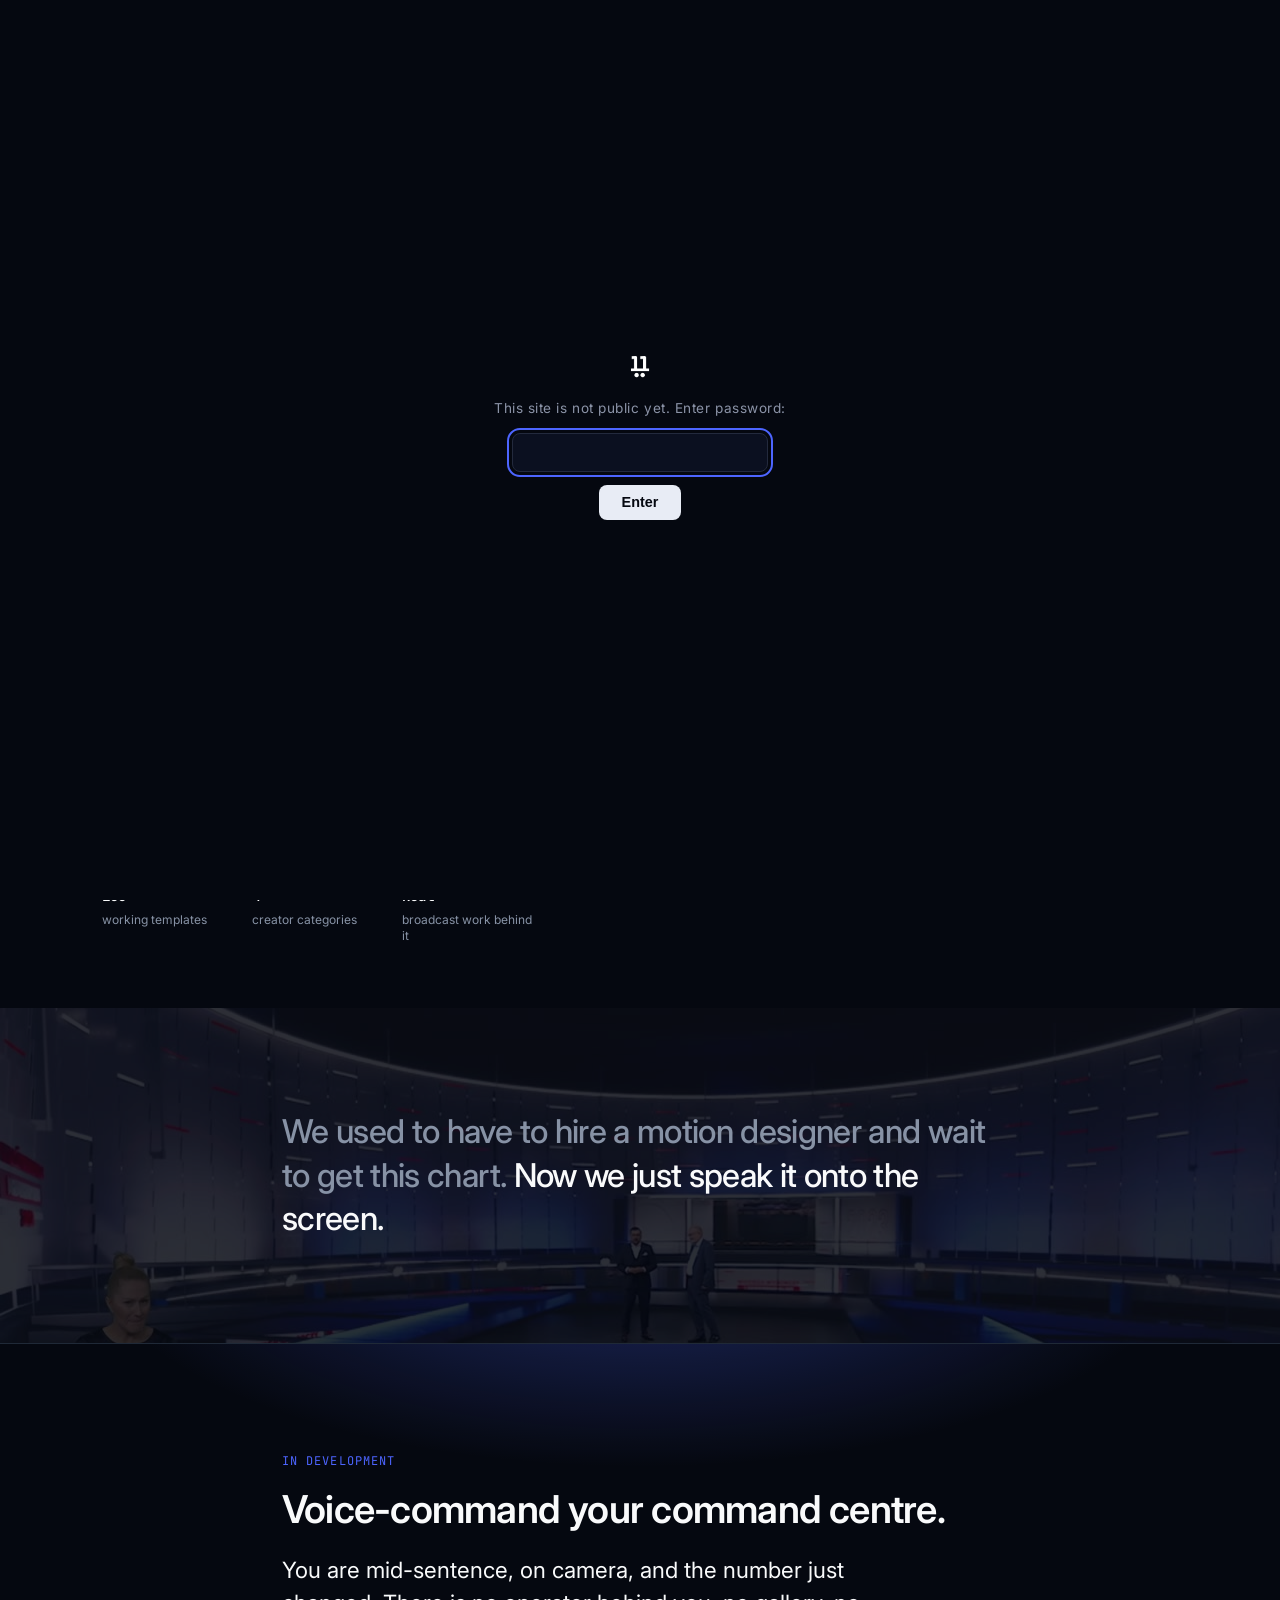
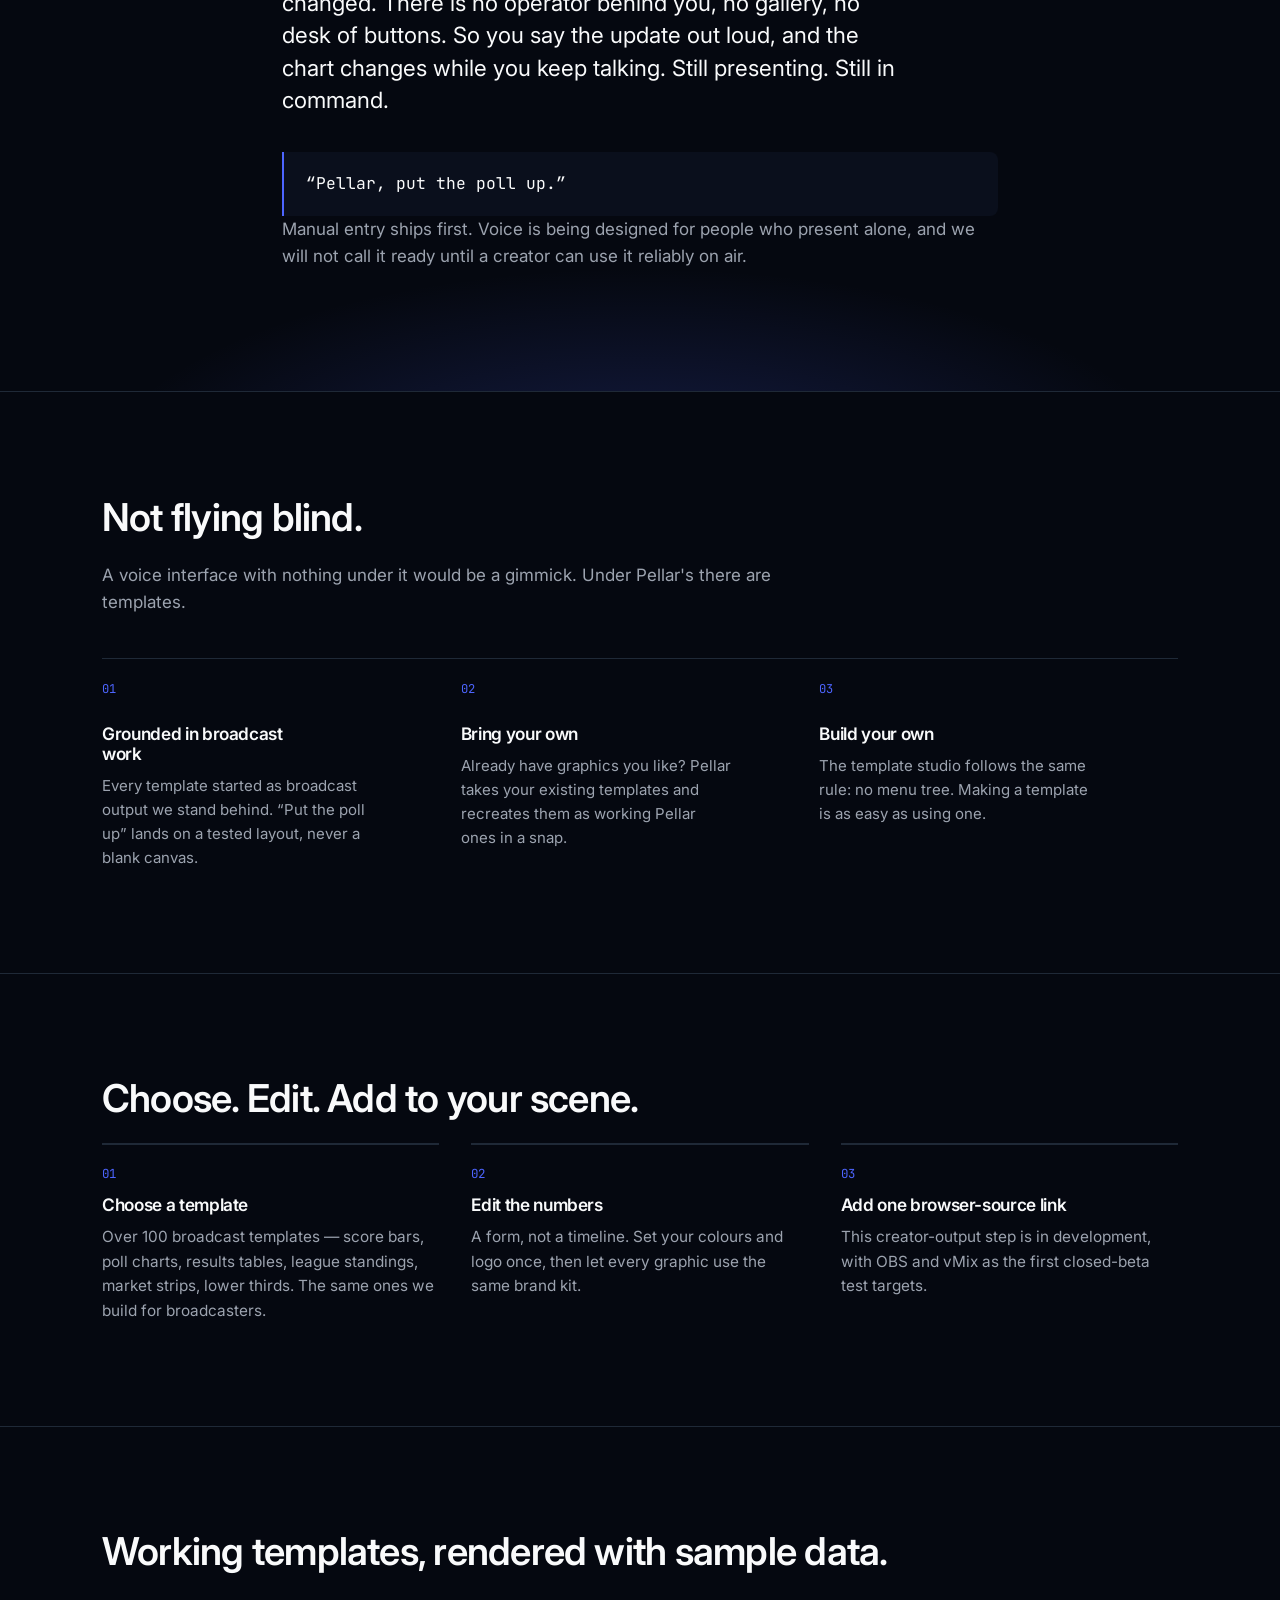
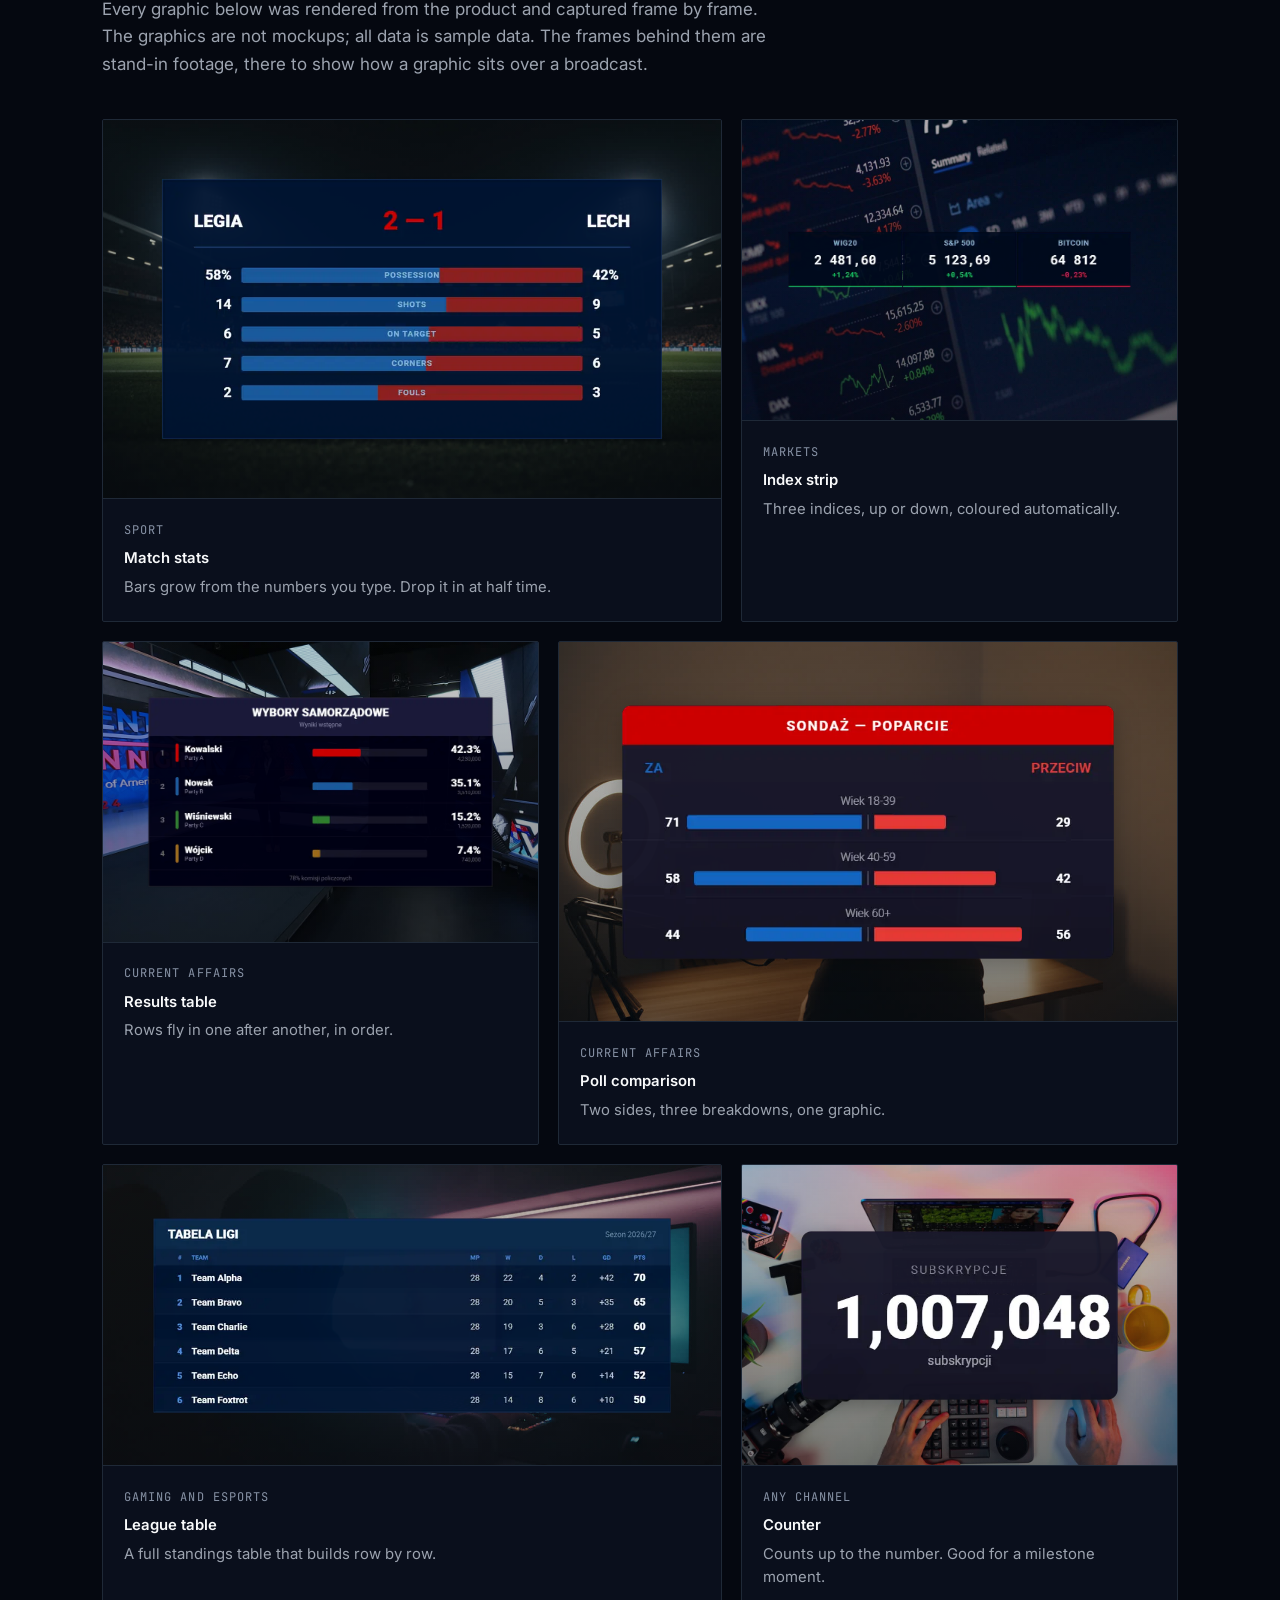
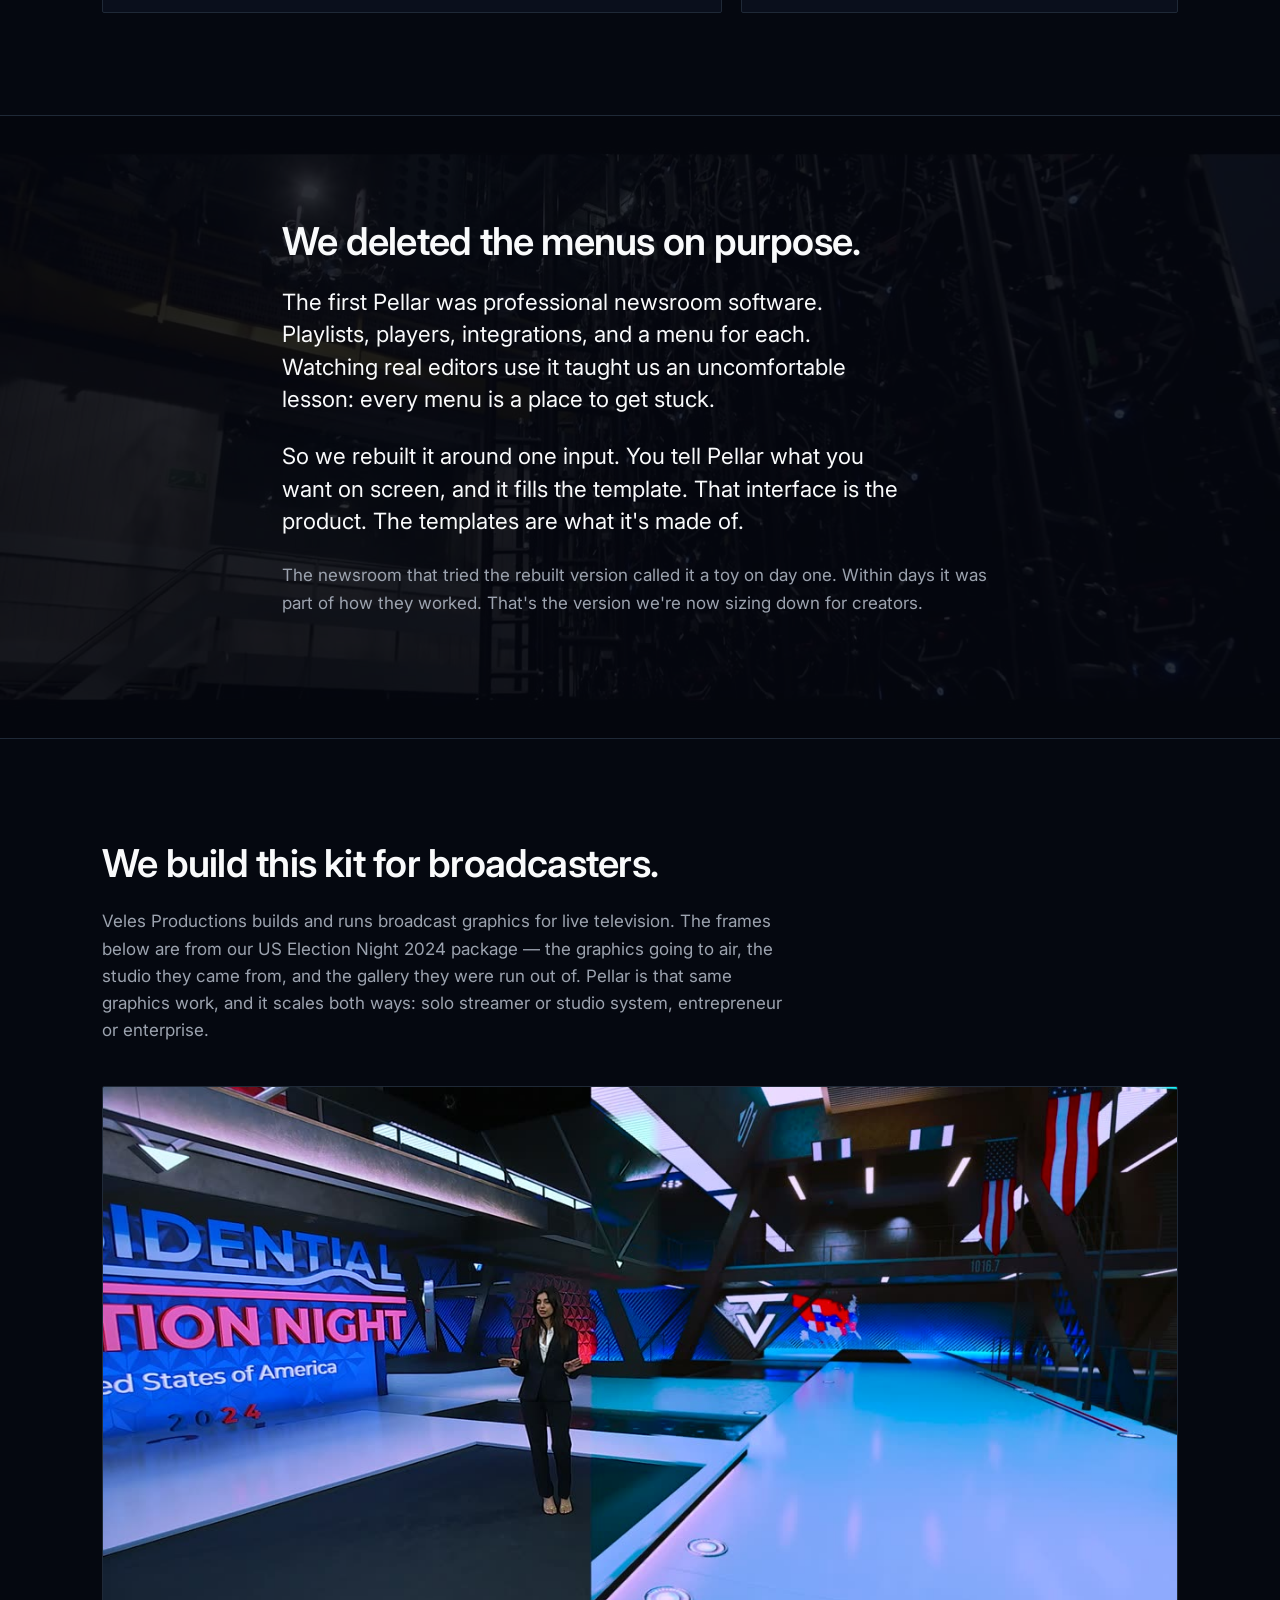
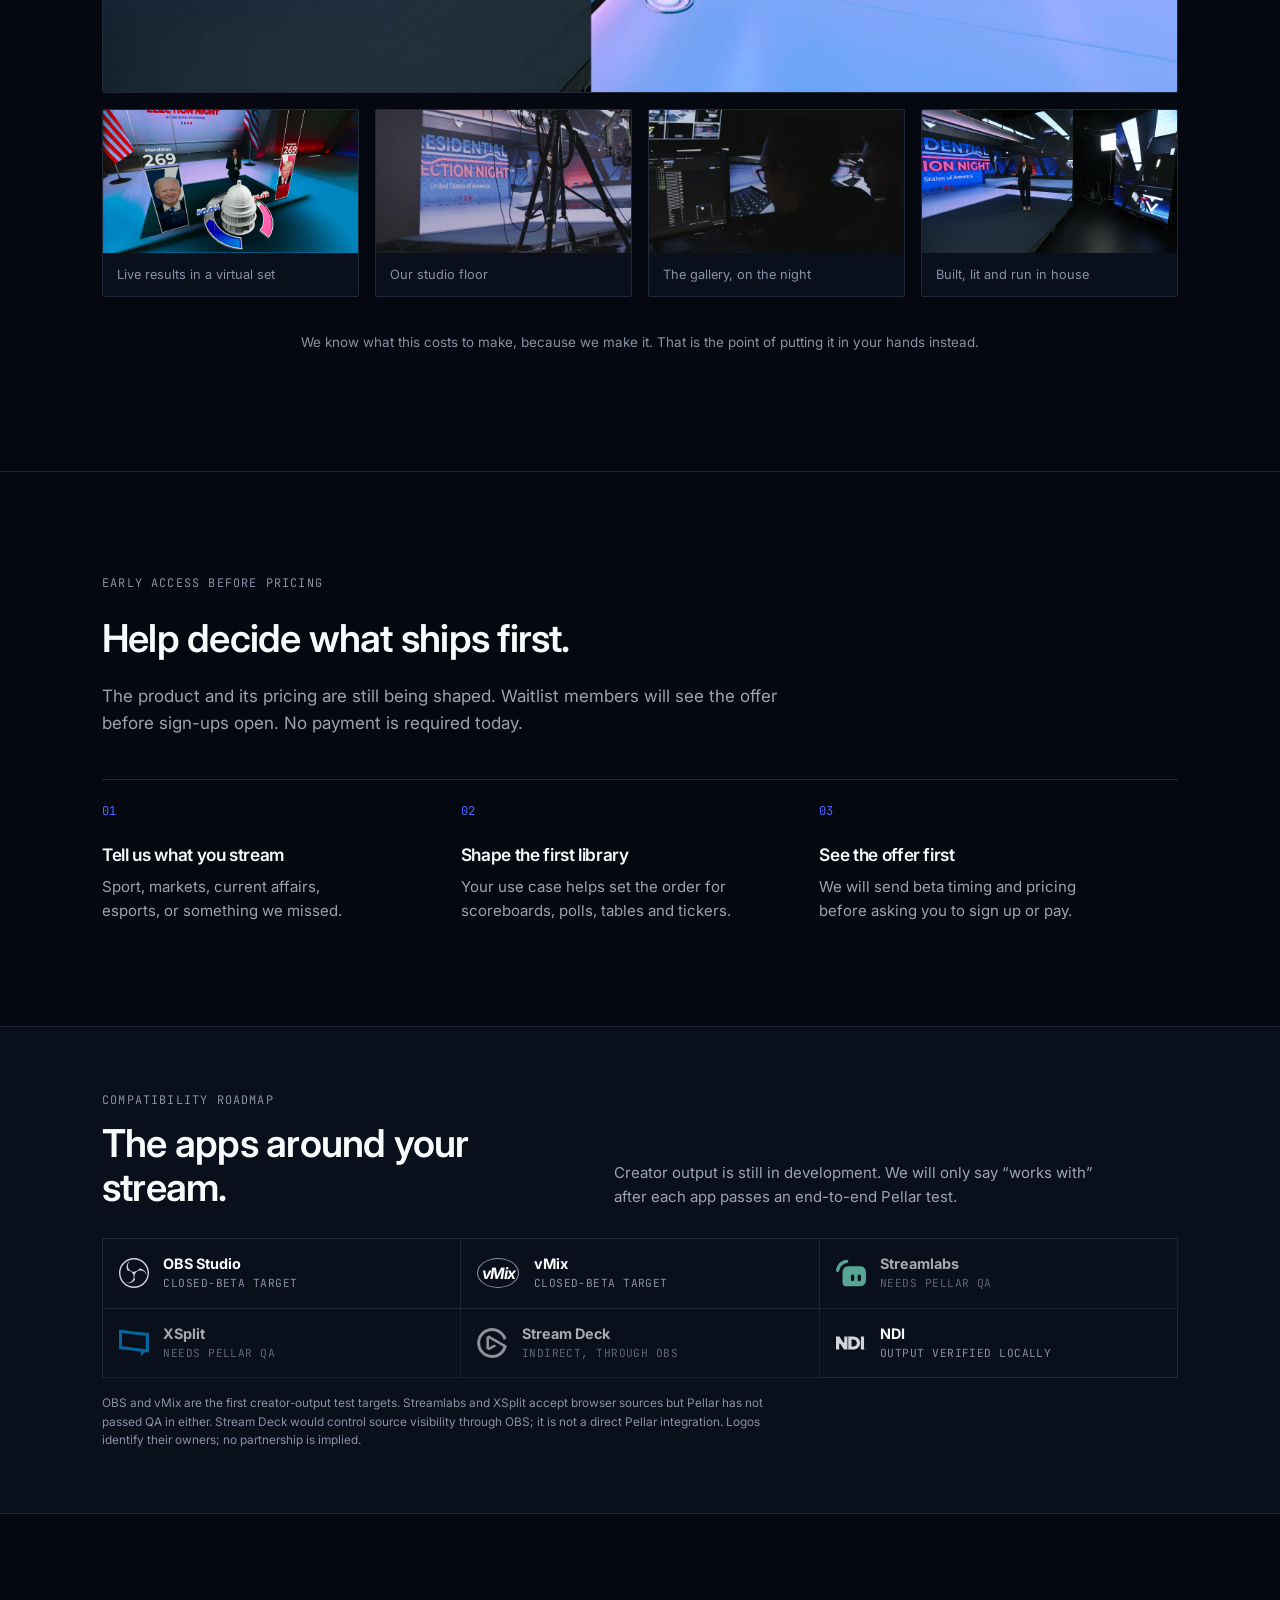
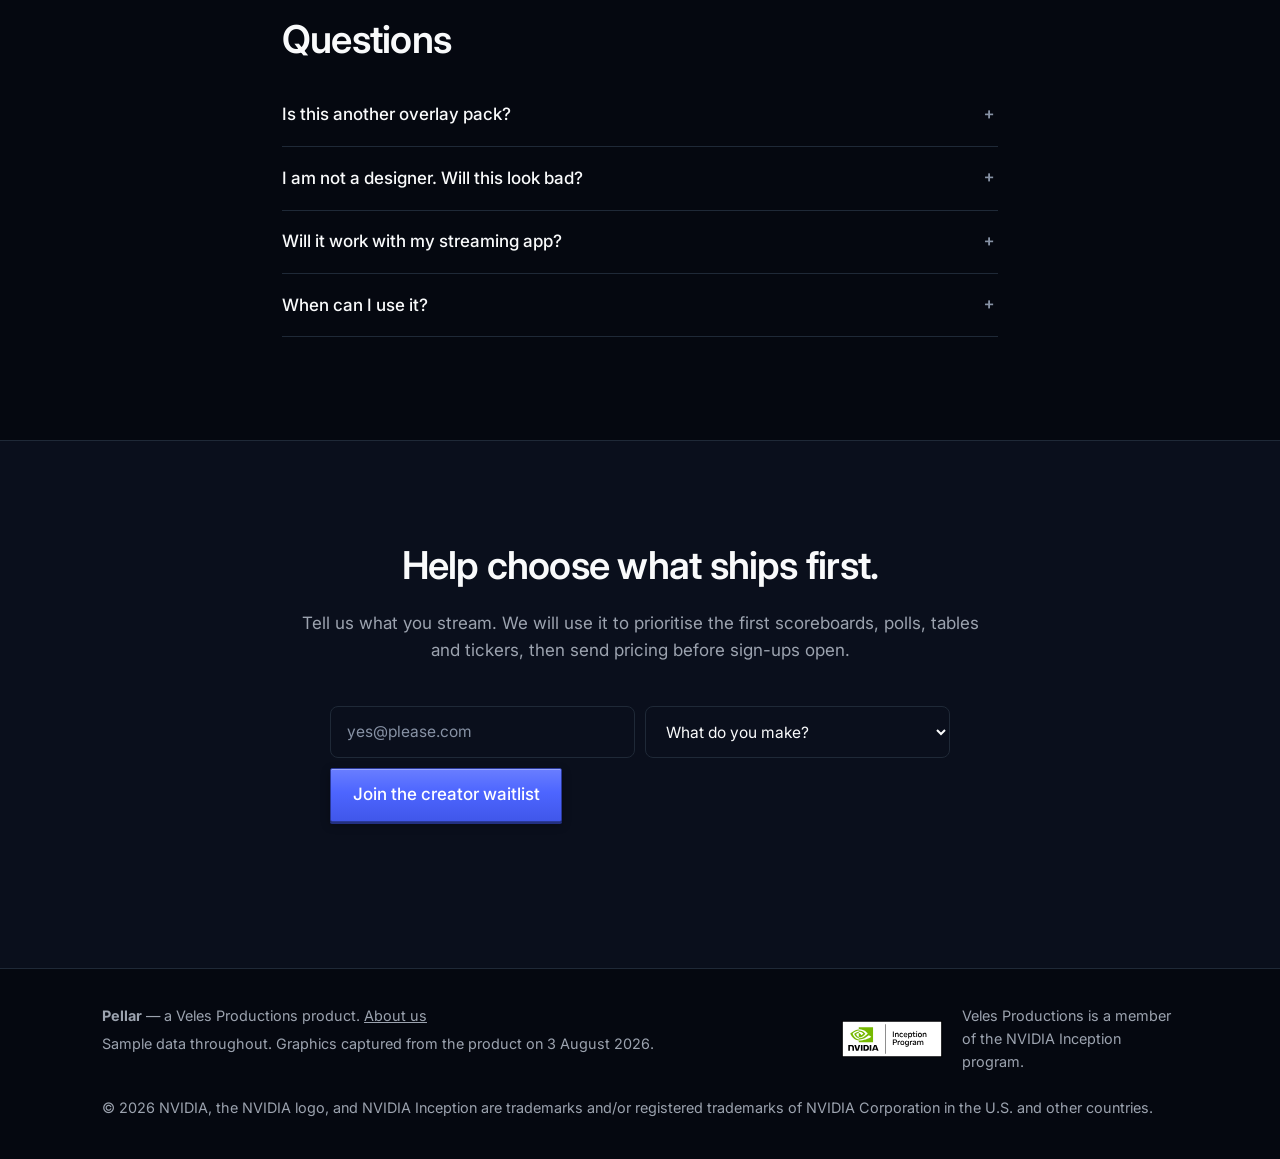
==== index.html @ 8cd99def "Election-film backgrounds, command-centre copy, hourglass glow - Statement band now runs the circula" ====
<!DOCTYPE html>
<html lang="en" class="dark">
<head>
<meta charset="UTF-8">
<meta name="viewport" content="width=device-width, initial-scale=1">
<title>Pellar — broadcast graphics for one-person streams</title>
<meta name="description" content="Pellar is building animated broadcast graphics for creators who run the whole show themselves. Join the creator waitlist.">
<meta property="og:title" content="Pellar — broadcast graphics for one-person streams">
<meta property="og:description" content="Make live scores, polls, market moves and standings look like television.">
<meta property="og:type" content="website">
<meta property="og:image" content="assets/graphics/affairs-election.png">
<meta name="twitter:card" content="summary_large_image">
<meta name="theme-color" content="#050810">
<link rel="icon" href="assets/pellar-icon.png">
<link rel="preconnect" href="https://fonts.googleapis.com">
<link rel="preconnect" href="https://fonts.gstatic.com" crossorigin>
<link href="https://fonts.googleapis.com/css2?family=Inter:wght@400;500;600;700&family=JetBrains+Mono:wght@400;600&display=swap" rel="stylesheet">
<link rel="stylesheet" href="styles.css?v=20260810e">
</head>
<body>

<!-- Pre-launch access gate. Client-side only — remove this block to go public. -->
<div id="gate" style="position:fixed;inset:0;z-index:99999;background:#050810;display:flex;align-items:center;justify-content:center;flex-direction:column;gap:1.2rem;font-family:'Inter',sans-serif;">
  <img src="assets/pellar-icon.png" alt="" width="44" height="44">
  <form id="gate-form" style="display:flex;flex-direction:column;gap:.8rem;align-items:center;">
    <label for="gate-pw" style="color:#8b93a7;font-size:.85rem;letter-spacing:.04em;">This site is not public yet. Enter password:</label>
    <input id="gate-pw" type="password" autocomplete="off" autofocus
      style="background:#0b1020;border:1px solid #232a3d;border-radius:8px;color:#e8ecf5;padding:.6rem .9rem;font-size:1rem;width:16rem;text-align:center;">
    <button type="submit" style="background:#e8ecf5;color:#050810;border:0;border-radius:8px;padding:.6rem 1.4rem;font-size:.9rem;font-weight:600;cursor:pointer;">Enter</button>
    <p id="gate-err" style="color:#ff6b6b;font-size:.8rem;min-height:1em;margin:0;"></p>
  </form>
</div>
<script>
(function(){
  var HASH="2a0b7dfc579f43cb0519ef1c34f2ccab7cc46a3b045692117898adbcd0ee0daa";
  var KEY="pellar-gate";
  function unlock(){var g=document.getElementById("gate");if(g)g.remove();document.documentElement.style.overflow="";}
  async function sha256(s){var b=await crypto.subtle.digest("SHA-256",new TextEncoder().encode(s));return Array.from(new Uint8Array(b)).map(function(x){return x.toString(16).padStart(2,"0")}).join("");}
  if(localStorage.getItem(KEY)===HASH){unlock();return;}
  document.documentElement.style.overflow="hidden";
  document.getElementById("gate-form").addEventListener("submit",async function(e){
    e.preventDefault();
    var v=document.getElementById("gate-pw").value;
    if(await sha256(v)===HASH){localStorage.setItem(KEY,HASH);unlock();}
    else{document.getElementById("gate-err").textContent="Wrong password.";}
  });
})();
</script>

<a class="skip" href="#main">Skip to content</a>

<header class="nav" id="nav">
  <div class="wrap nav-in">
    <a class="brand" href="#top" aria-label="Pellar home">
      <img src="assets/pellar-icon.png" alt="" width="28" height="28">
      <span>Pellar</span>
    </a>
    <nav class="nav-links" aria-label="Sections">
      <a href="#voice">Voice</a>
      <a href="#how">How it works</a>
      <a href="#graphics">Graphics</a>
      <a href="#early-access">Early access</a>
      <a href="#questions">Questions</a>
      <a href="about.html">About</a>
    </nav>
    <div class="nav-right">
      <button class="theme-btn" id="theme" type="button" aria-label="Switch colour theme">
        <span aria-hidden="true">◐</span>
      </button>
      <a class="btn btn-primary btn-sm" href="#waitlist">Join the creator waitlist</a>
    </div>
  </div>
</header>

<main id="main">

<!-- ── 1. Hero ─────────────────────────────────────────────── -->
<section class="hero" id="top">
  <div class="wrap hero-in">
    <div class="hero-copy">
      <p class="eyebrow">For one-person streams</p>
      <h1>Broadcast graphics without the menus.</h1>
      <p class="lede">
        Make live scores, polls, market moves and standings look like television.
        You tell Pellar what changed — typed today, spoken soon — and a working
        broadcast template animates in your scene. No design app. No menu tree.
      </p>

      <form class="signup" data-waitlist novalidate>
        <label class="sr-only" for="email-hero">Email address</label>
        <input id="email-hero" type="email" name="email" placeholder="yes@please.com" autocomplete="email" required>
        <button class="btn btn-primary" type="submit">Join the creator waitlist</button>
        <p class="signup-msg" role="status" aria-live="polite"></p>
      </form>
      <p class="micro">Still in build. Nothing to buy today. We will show pricing before sign-ups open.</p>

      <ul class="hero-proof" aria-label="Product proof">
        <li><strong>100+</strong><span>working templates</span></li>
        <li><strong>4</strong><span>creator categories</span></li>
        <li><strong>Real</strong><span>broadcast work behind it</span></li>
      </ul>
    </div>

    <!-- The product in situ: a stream frame with real graphics over footage -->
    <div class="hero-vis" aria-label="A stream frame with two Pellar graphics over a stadium shot">
      <div class="frame has-plate">
        <img class="plate" src="assets/backplates/stadium.jpg" alt="" aria-hidden="true">
        <div class="frame-bar"><span class="dot live"></span> LIVE</div>
        <img class="g-center" src="assets/graphics/sport-matchstats.webp" alt="Animated match statistics graphic: possession, shots, corners"
             width="912" height="528" data-still="assets/graphics/sport-matchstats.png">
        <img class="g-lower" src="assets/graphics/sport-scorebug.webp" alt="Animated score bar showing the match score and clock"
             width="618" height="186" data-still="assets/graphics/sport-scorebug.png">
      </div>
      <p class="caption">Working Pellar templates rendered with sample data, composited over a stand-in
        stadium frame. The graphics are not mockups.</p>
    </div>
  </div>
</section>

<!-- ── 2. The problem (over election-night studio footage) ─── -->
<section class="band band-bg">
  <div class="band-media" aria-hidden="true">
    <video autoplay muted loop playsinline poster="assets/proof/election-studio-poster.jpg">
      <source src="assets/video/election-studio.mp4" type="video/mp4">
    </video>
  </div>
  <div class="wrap narrow">
    <h2 class="statement">
      <span class="dim">We used to have to hire a motion designer and wait to get this chart.</span>
      Now we just speak it onto the screen.
    </h2>
  </div>
</section>

<!-- ── 3. Voice — the point of the product ─────────────────── -->
<section class="band voice" id="voice">
  <div class="wrap narrow">
    <span class="tag tag-accent">In development</span>
    <h2>Voice-command your command centre.</h2>
    <p class="big">
      You are mid-sentence, on camera, and the number just changed. There is no operator
      behind you, no gallery, no desk of buttons. So you say the update out loud, and the
      chart changes while you keep talking. Still presenting. Still in command.
    </p>
    <p class="vquote"><span class="mono">“Pellar, put the poll up.”</span></p>
    <p>
      Manual entry ships first. Voice is being designed for people who present alone,
      and we will not call it ready until a creator can use it reliably on air.
    </p>
  </div>
</section>

<!-- ── 3b. Grounded in templates ───────────────────────────── -->
<section class="band">
  <div class="wrap">
    <h2>Not flying blind.</h2>
    <p class="sub">A voice interface with nothing under it would be a gimmick.
      Under Pellar's there are templates.</p>
    <div class="early-grid">
      <div><span class="num">01</span><h3>Grounded in broadcast work</h3>
        <p>Every template started as broadcast output we stand behind. “Put the poll up”
          lands on a tested layout, never a blank canvas.</p></div>
      <div><span class="num">02</span><h3>Bring your own</h3>
        <p>Already have graphics you like? Pellar takes your existing templates and
          recreates them as working Pellar ones in a snap.</p></div>
      <div><span class="num">03</span><h3>Build your own</h3>
        <p>The template studio follows the same rule: no menu tree. Making a template
          is as easy as using one.</p></div>
    </div>
  </div>
</section>

<!-- ── 4. Three steps ──────────────────────────────────────── -->
<section class="band" id="how">
  <div class="wrap">
    <h2>Choose. Edit. Add to your scene.</h2>
    <ol class="steps">
      <li>
        <span class="num">01</span>
        <h3>Choose a template</h3>
        <p>Over 100 broadcast templates — score bars, poll charts, results tables, league standings,
          market strips, lower thirds. The same ones we build for broadcasters.</p>
      </li>
      <li>
        <span class="num">02</span>
        <h3>Edit the numbers</h3>
        <p>A form, not a timeline. Set your colours and logo once, then let every graphic use the same brand kit.</p>
      </li>
      <li>
        <span class="num">03</span>
        <h3>Add one browser-source link</h3>
        <p>This creator-output step is in development, with OBS and vMix as the first closed-beta test targets.</p>
      </li>
    </ol>
  </div>
</section>

<!-- ── 5. The graphics ─────────────────────────────────────── -->
<section class="band" id="graphics">
  <div class="wrap">
    <h2>Working templates, rendered with sample data.</h2>
    <p class="sub">Every graphic below was rendered from the product and captured frame by frame.
      The graphics are not mockups; all data is sample data. The frames behind them are stand-in
      footage, there to show how a graphic sits over a broadcast.</p>

    <!-- Backplates: stadium/gaming/homestudio generated in house; markets photo by
         Anne Nygård, creator desk photo by TheRegisti, both via Unsplash (placeholders
         pending final design). -->
    <div class="grid">
      <figure class="card">
        <div class="card-vis has-plate"><img class="plate" loading="lazy" src="assets/backplates/stadium.jpg" alt="" aria-hidden="true"><img loading="lazy" src="assets/graphics/sport-matchstats.webp"
          alt="Match statistics: possession, shots, on target, corners and fouls animating in"
          width="912" height="528" data-still="assets/graphics/sport-matchstats.png"></div>
        <figcaption><span class="tag">Sport</span><strong>Match stats</strong>
          Bars grow from the numbers you type. Drop it in at half time.</figcaption>
      </figure>

      <figure class="card">
        <div class="card-vis has-plate"><img class="plate" loading="lazy" src="assets/backplates/markets.jpg" alt="" aria-hidden="true"><img loading="lazy" src="assets/graphics/markets-bar.webp"
          alt="Market index strip showing three indices with values and percentage changes"
          width="956" height="248" data-still="assets/graphics/markets-bar.png"></div>
        <figcaption><span class="tag">Markets</span><strong>Index strip</strong>
          Three indices, up or down, coloured automatically.</figcaption>
      </figure>

      <figure class="card">
        <div class="card-vis has-plate"><img class="plate" loading="lazy" src="assets/proof/studio-floor.jpg" alt="" aria-hidden="true"><img loading="lazy" src="assets/graphics/affairs-election.webp"
          alt="Election results table with four candidates, percentage bars and a reporting line"
          width="1012" height="608" data-still="assets/graphics/affairs-election.png"></div>
        <figcaption><span class="tag">Current affairs</span><strong>Results table</strong>
          Rows fly in one after another, in order.</figcaption>
      </figure>

      <figure class="card">
        <div class="card-vis has-plate"><img class="plate" loading="lazy" src="assets/backplates/homestudio.jpg" alt="" aria-hidden="true"><img loading="lazy" src="assets/graphics/affairs-poll.webp"
          alt="Poll comparison graphic with paired bars split across three age groups"
          width="812" height="472" data-still="assets/graphics/affairs-poll.png"></div>
        <figcaption><span class="tag">Current affairs</span><strong>Poll comparison</strong>
          Two sides, three breakdowns, one graphic.</figcaption>
      </figure>

      <figure class="card">
        <div class="card-vis has-plate"><img class="plate" loading="lazy" src="assets/backplates/gaming.jpg" alt="" aria-hidden="true"><img loading="lazy" src="assets/graphics/esports-standings.webp"
          alt="League standings table with played, won, drawn, lost, goal difference and points"
          width="1212" height="524" data-still="assets/graphics/esports-standings.png"></div>
        <figcaption><span class="tag">Gaming and esports</span><strong>League table</strong>
          A full standings table that builds row by row.</figcaption>
      </figure>

      <figure class="card">
        <div class="card-vis has-plate"><img class="plate" loading="lazy" src="assets/backplates/creatordesk.jpg" alt="" aria-hidden="true"><img loading="lazy" src="assets/graphics/creator-counter.webp"
          alt="Large animated counter climbing to a subscriber total"
          width="612" height="378" data-still="assets/graphics/creator-counter.png"></div>
        <figcaption><span class="tag">Any channel</span><strong>Counter</strong>
          Counts up to the number. Good for a milestone moment.</figcaption>
      </figure>
    </div>

    <!-- Mixer-style fader: drives the carousel on small screens -->
    <div class="fader-wrap">
      <span class="fader-label" aria-hidden="true">Scrub</span>
      <label class="sr-only" for="grid-fader">Scroll the template gallery</label>
      <input class="fader" id="grid-fader" type="range" min="0" max="100" value="0" step="any">
    </div>
  </div>
</section>

<!-- ── 5b. The interface (over robotic-camera footage) ─────── -->
<section class="band interface band-bg" id="interface">
  <div class="band-media" aria-hidden="true">
    <video autoplay muted loop playsinline poster="assets/proof/election-cameras-poster.jpg">
      <source src="assets/video/election-cameras.mp4" type="video/mp4">
    </video>
  </div>
  <div class="wrap narrow">
    <h2>We deleted the menus on purpose.</h2>
    <p class="big">
      The first Pellar was professional newsroom software. Playlists, players,
      integrations, and a menu for each. Watching real editors use it taught us an
      uncomfortable lesson: every menu is a place to get stuck.
    </p>
    <p class="big">
      So we rebuilt it around one input. You tell Pellar what you want on screen,
      and it fills the template. That interface is the product. The templates are
      what it's made of.
    </p>
    <p>
      The newsroom that tried the rebuilt version called it a toy on day one.
      Within days it was part of how they worked. That's the version we're now
      sizing down for creators.
    </p>
  </div>
</section>

<!-- ── 7. Who makes this ───────────────────────────────────── -->
<section class="band proof" id="proof">
  <div class="wrap">
    <h2>We build this kit for broadcasters.</h2>
    <p class="sub">
      Veles Productions builds and runs broadcast graphics for live television. The frames below are
      from our US Election Night 2024 package — the graphics going to air, the studio they came from,
      and the gallery they were run out of. Pellar is that same graphics work, and it scales both
      ways: solo streamer or studio system, entrepreneur or enterprise.
    </p>

    <div class="proof-hero">
      <img src="assets/proof/graphic-results.jpg" alt="Election night virtual studio with live results graphics">
    </div>

    <div class="proof-grid">
      <figure><img loading="lazy" src="assets/proof/virtual-set.jpg" alt="Virtual election studio with candidate cards and a mandate count">
        <figcaption>Live results in a virtual set</figcaption></figure>
      <figure><img loading="lazy" src="assets/proof/studio-camera.jpg" alt="Studio floor with a broadcast camera and a presenter on set">
        <figcaption>Our studio floor</figcaption></figure>
      <figure><img loading="lazy" src="assets/proof/control-room.jpg" alt="Gallery operator at a desk in front of a multiviewer wall">
        <figcaption>The gallery, on the night</figcaption></figure>
      <figure><img loading="lazy" src="assets/proof/studio-floor.jpg" alt="Wide studio shot with a results map on the floor">
        <figcaption>Built, lit and run in house</figcaption></figure>
    </div>

    <p class="micro center">We know what this costs to make, because we make it. That is the point of
      putting it in your hands instead.</p>
  </div>
</section>

<!-- ── 8. Early access ─────────────────────────────────────── -->
<section class="band" id="early-access">
  <div class="wrap">
    <p class="eyebrow">Early access before pricing</p>
    <h2>Help decide what ships first.</h2>
    <p class="sub">The product and its pricing are still being shaped. Waitlist members will see the offer before sign-ups open. No payment is required today.</p>

    <div class="early-grid">
      <div><span class="num">01</span><h3>Tell us what you stream</h3><p>Sport, markets, current affairs, esports, or something we missed.</p></div>
      <div><span class="num">02</span><h3>Shape the first library</h3><p>Your use case helps set the order for scoreboards, polls, tables and tickers.</p></div>
      <div><span class="num">03</span><h3>See the offer first</h3><p>We will send beta timing and pricing before asking you to sign up or pay.</p></div>
    </div>
  </div>
</section>

<!-- ── 8b. Compatibility roadmap ───────────────────────────── -->
<section class="compat" aria-labelledby="compat-title">
  <div class="wrap">
    <div class="compat-head">
      <div>
        <p class="eyebrow">Compatibility roadmap</p>
        <h2 id="compat-title">The apps around your stream.</h2>
      </div>
      <p>Creator output is still in development. We will only say “works with” after each app passes an end-to-end Pellar test.</p>
    </div>

    <ul class="compat-grid">
      <li class="compat-app">
        <img src="assets/compat/obs-studio.svg" alt="" width="30" height="30">
        <span><strong>OBS Studio</strong><small>Closed-beta target</small></span>
      </li>
      <li class="compat-app">
        <span class="compat-wordmark" aria-hidden="true">vMix</span>
        <span><strong>vMix</strong><small>Closed-beta target</small></span>
      </li>
      <li class="compat-app muted">
        <img src="assets/compat/streamlabs.svg" alt="" width="30" height="30">
        <span><strong>Streamlabs</strong><small>Needs Pellar QA</small></span>
      </li>
      <li class="compat-app muted">
        <img src="assets/compat/xsplit.svg" alt="" width="30" height="30">
        <span><strong>XSplit</strong><small>Needs Pellar QA</small></span>
      </li>
      <li class="compat-app muted">
        <img src="assets/compat/elgato.svg" alt="" width="30" height="30">
        <span><strong>Stream Deck</strong><small>Indirect, through OBS</small></span>
      </li>
      <li class="compat-app">
        <img src="assets/compat/ndi.svg" alt="" width="30" height="30">
        <span><strong>NDI</strong><small>Output verified locally</small></span>
      </li>
    </ul>

    <p class="compat-note">OBS and vMix are the first creator-output test targets. Streamlabs and XSplit accept browser sources but Pellar has not passed QA in either. Stream Deck would control source visibility through OBS; it is not a direct Pellar integration. Logos identify their owners; no partnership is implied.</p>
  </div>
</section>

<!-- ── 9. Questions ────────────────────────────────────────── -->
<section class="band" id="questions">
  <div class="wrap narrow">
    <h2>Questions</h2>

    <details><summary>Is this another overlay pack?</summary>
      <p>No. A static pack gives you finished images. Pellar templates animate from the numbers you enter.</p></details>

    <details><summary>I am not a designer. Will this look bad?</summary>
      <p>You do not design anything. The templates are the same ones we build for broadcasters. You
      supply the numbers and the template controls the layout, the type and the animation. You can
      set your colours and your logo once. Every graphic after that uses them.</p></details>

    <details><summary>Will it work with my streaming app?</summary>
      <p>OBS and vMix are the first closed-beta targets. Streamlabs and XSplit can load browser sources,
      but Pellar still needs end-to-end QA in both before we claim compatibility.</p></details>

    <details><summary>When can I use it?</summary>
      <p>Not yet. The waitlist is real and the product is in build. We will tell you before we open
      it, and we will tell you what it costs before we ask you for money.</p></details>
  </div>
</section>

<!-- ── 10. Waitlist ────────────────────────────────────────── -->
<section class="band cta" id="waitlist">
  <div class="wrap narrow center">
    <h2>Help choose what ships first.</h2>
    <p class="sub">Tell us what you stream. We will use it to prioritise the first scoreboards, polls, tables and tickers, then send pricing before sign-ups open.</p>
    <form class="signup signup-lg" data-waitlist novalidate>
      <label class="sr-only" for="email-foot">Email address</label>
      <input id="email-foot" type="email" name="email" placeholder="yes@please.com" autocomplete="email" required>
      <label class="sr-only" for="segment">What do you make</label>
      <select id="segment" name="segment">
        <option value="">What do you make?</option>
        <option>Sport</option><option>Markets and finance</option>
        <option>News and current affairs</option><option>Gaming and esports</option>
        <option>Something else</option>
      </select>
      <button class="btn btn-primary" type="submit">Join the creator waitlist</button>
      <p class="signup-msg" role="status" aria-live="polite"></p>
    </form>
  </div>
</section>

</main>

<footer class="foot">
  <div class="wrap foot-in">
    <div class="foot-brand">
      <p><strong>Pellar</strong> — a Veles Productions product. <a href="about.html">About us</a></p>
      <p class="micro">Sample data throughout. Graphics captured from the product on 3 August 2026.</p>
    </div>
    <div class="foot-nvidia">
      <img src="assets/nvidia/nvidia-inception-program-badge-rgb-for-screen.svg"
           alt="NVIDIA Inception program member badge" width="111" height="48">
      <p class="micro">Veles Productions is a member of the NVIDIA Inception program.</p>
    </div>
    <p class="micro foot-legal">&copy; 2026 NVIDIA, the NVIDIA logo, and NVIDIA Inception are trademarks
      and/or registered trademarks of NVIDIA Corporation in the U.S. and other countries.</p>
  </div>
</footer>

<script src="app.js?v=20260810e"></script>
</body>
</html>
---- styles.css ----
/* ==========================================================================
   Pellar landing page
   Palette, type and radii are lifted from the product itself:
   veles-studio/src/styles/tokens.ts + globals.css. See pellar-app-design.md.
   ========================================================================== */

:root {
  --surface-0: #050810;
  --surface-1: #0a0f1c;
  --surface-2: #111827;
  --surface-3: #1f2937;
  --text-1: #f9fafb;
  --text-2: #9ca3af;
  --text-3: #8792a5;
  --border: #1f2937;
  --blue: #4d65ff;
  --blue-hover: #4057ea;
  --crimson: #dc2626;

  --r-sm: .375rem;
  --r-md: .5rem;
  --r-lg: .75rem;
  --r-display: 2px;

  --sans: 'Inter', ui-sans-serif, system-ui, -apple-system, 'Segoe UI', sans-serif;
  --mono: 'JetBrains Mono', ui-monospace, 'Cascadia Mono', Consolas, monospace;

  --wrap: 1140px;
  --gap: clamp(3.75rem, 8vw, 6.5rem);

  /* Backdrop the on-air graphics sit on. They are transparent PNG/WebP built
     to key over video, so they need their own surface in both themes. */
  --vis-glow: #16213c;
  --vis-base: var(--surface-2);
  --vis-grid: var(--border);
}

/* Light is a dimmed off-white with darkened brand colours — same rule the app uses. */
html.light {
  --surface-0: #eaecf0;
  --surface-1: #f2f3f6;
  --surface-2: #e2e4e9;
  --surface-3: #d4d7dd;
  --text-1: #111827;
  --text-2: #4b5563;
  --text-3: #586174;
  --border: #d1d5db;
  --blue: #3b52e6;
  --blue-hover: #2d42c8;
  --crimson: #b91c1c;

  /* The graphics stay dark in light mode — they are broadcast panels, and
     dropping them onto white would misrepresent how they look on air. */
  --vis-glow: #243357;
  --vis-base: #1b2436;
  --vis-grid: #313d55;
}

*, *::before, *::after { box-sizing: border-box; }
html { -webkit-text-size-adjust: 100%; scroll-behavior: smooth; }
body {
  margin: 0;
  background: var(--surface-0);
  color: var(--text-1);
  font-family: var(--sans);
  font-size: 17px;
  line-height: 1.6;
  -webkit-font-smoothing: antialiased;
}
img, video { max-width: 100%; height: auto; display: block; }
a { color: inherit; }

@media (prefers-reduced-motion: reduce) {
  html { scroll-behavior: auto; }
  *, *::before, *::after { animation-duration: .01ms !important; transition-duration: .01ms !important; }
}

.wrap { width: 100%; max-width: var(--wrap); margin-inline: auto; padding-inline: clamp(1.15rem, 4vw, 2rem); }
.narrow { max-width: 780px; }
.center { text-align: center; }
.sr-only {
  position: absolute; width: 1px; height: 1px; padding: 0; margin: -1px;
  overflow: hidden; clip: rect(0 0 0 0); white-space: nowrap; border: 0;
}
.skip {
  position: absolute; left: -999px; top: 0; z-index: 100;
  background: var(--blue); color: #fff; padding: .7rem 1.1rem; border-radius: 0 0 var(--r-md) 0;
}
.skip:focus { left: 0; }
:focus-visible { outline: 2px solid var(--blue); outline-offset: 3px; border-radius: var(--r-sm); }

/* ── Type ────────────────────────────────────────────────── */
h1, h2, h3 { line-height: 1.15; letter-spacing: -.02em; margin: 0 0 .6em; font-weight: 600; }
h1 { font-size: clamp(2.4rem, 5.4vw, 4rem); letter-spacing: -.045em; }
h2 { font-size: clamp(1.6rem, 3.3vw, 2.4rem); }
h3 { font-size: 1.08rem; font-weight: 600; }
p  { margin: 0 0 1.1em; color: var(--text-2); }
.lede { font-size: clamp(1.03rem, 1.6vw, 1.2rem); color: var(--text-2); max-width: 46ch; }
.sub  { color: var(--text-2); max-width: 62ch; margin-bottom: 2.6rem; }
.center .sub { margin-inline: auto; }
.micro { font-size: .84rem; color: var(--text-3); }
.dim   { color: var(--text-3); }
.mono  { font-family: var(--mono); }
.eyebrow {
  font-family: var(--mono); font-size: .74rem; letter-spacing: .1em; text-transform: uppercase;
  color: var(--text-3); margin-bottom: 1.4rem;
}

/* ── Buttons ─────────────────────────────────────────────────
   Console-key treatment: raised cap, springy lift on hover, physical
   sink + LED underline on press. Ref: moodboard NORMAL/PUSHED/ACTIVE. */
.btn {
  display: inline-flex; align-items: center; justify-content: center; position: relative;
  font: inherit; font-weight: 500; text-decoration: none; cursor: pointer;
  padding: .78rem 1.35rem; border-radius: var(--r-display); border: 1px solid transparent;
  transition: transform .18s cubic-bezier(.34, 1.56, .64, 1),
              box-shadow .18s cubic-bezier(.34, 1.56, .64, 1),
              background-color .16s ease, border-color .16s ease;
  white-space: nowrap;
}
.btn-primary {
  background: linear-gradient(180deg,
    color-mix(in srgb, var(--blue) 84%, #fff) 0%, var(--blue) 45%, var(--blue-hover) 100%);
  color: #fff;
  border-color: color-mix(in srgb, var(--blue-hover) 65%, #000);
  box-shadow: inset 0 1px 0 rgba(255, 255, 255, .3),
              0 2px 0 color-mix(in srgb, var(--blue-hover) 55%, #000),
              0 3px 8px rgba(0, 0, 0, .35);
}
.btn-primary:hover {
  transform: translateY(-2px);
  box-shadow: inset 0 1px 0 rgba(255, 255, 255, .3),
              0 4px 0 color-mix(in srgb, var(--blue-hover) 55%, #000),
              0 9px 18px rgba(0, 0, 0, .4);
}
.btn-primary:active {
  transform: translateY(1px);
  transition-duration: .07s;
  box-shadow: inset 0 2px 5px rgba(0, 0, 0, .35),
              0 0 0 color-mix(in srgb, var(--blue-hover) 55%, #000),
              0 1px 3px rgba(0, 0, 0, .3);
}
/* LED strip under the cap: lights while pressed, pulses after commit */
.btn-primary::after {
  content: ''; position: absolute; left: 16%; right: 16%; bottom: 3px; height: 2px;
  border-radius: 2px; background: #dfe6ff; opacity: 0;
  box-shadow: 0 0 8px 1px rgba(210, 222, 255, .9);
  transition: opacity .22s ease;
}
.btn-primary:active::after, .btn-primary.is-lit::after { opacity: .95; }
.btn-primary:disabled { opacity: .6; cursor: default; transform: none; }
.btn-sm { min-height: 44px; padding: .55rem 1rem; font-size: .92rem; }

/* ── Nav ─────────────────────────────────────────────────── */
.nav {
  position: sticky; top: 0; z-index: 50;
  background: color-mix(in srgb, var(--surface-0) 86%, transparent);
  backdrop-filter: blur(12px);
  border-bottom: 1px solid var(--border);
}
.nav-in { display: flex; align-items: center; gap: 1.5rem; min-height: 3.75rem; }
.brand { min-height: 44px; display: flex; align-items: center; gap: .6rem; font-weight: 600; text-decoration: none; letter-spacing: -.02em; }
.brand img { width: 28px; height: 28px; padding: 4px; object-fit: contain; background: #050810; border: 1px solid #1f2937; border-radius: var(--r-display); }
.nav-links { display: flex; gap: 1.5rem; margin-left: auto; font-size: .92rem; }
.nav-links a { min-height: 32px; display: inline-flex; align-items: center; color: var(--text-2); text-decoration: none; position: relative; }
.nav-links a:hover { color: var(--text-1); }
.nav-links a::after {
  content: ''; position: absolute; left: 0; right: 100%; bottom: 3px; height: 1px;
  background: var(--blue); transition: right .16s ease;
}
.nav-links a:hover::after { right: 0; }
.nav-right { display: flex; align-items: center; gap: .6rem; margin-left: auto; }
.nav-links + .nav-right { margin-left: 0; }
/* Theme toggle as a rotary knob (moodboard: machined dial) */
.theme-btn {
  background: radial-gradient(circle at 35% 30%, var(--surface-3), var(--surface-1) 72%);
  border: 1px solid var(--border); color: var(--text-2);
  width: 44px; height: 44px; border-radius: 50%; cursor: pointer; font-size: .9rem; line-height: 1;
  box-shadow: inset 0 1px 0 rgba(255, 255, 255, .07), 0 2px 0 rgba(0, 0, 0, .35);
  transition: transform .45s cubic-bezier(.34, 1.56, .64, 1), border-color .16s ease, color .16s ease;
}
.theme-btn:hover { color: var(--text-1); border-color: var(--blue); transform: rotate(28deg); }
.theme-btn:active { transform: rotate(140deg) scale(.95); transition-duration: .12s; }

/* ── Hero ────────────────────────────────────────────────── */
.hero { padding: clamp(3.5rem, 7vw, 6rem) 0 clamp(3rem, 5vw, 4.5rem); }
.hero-in { display: grid; grid-template-columns: .9fr 1.1fr; gap: clamp(2.5rem, 6vw, 5rem); align-items: center; }
@media (max-width: 960px) { .hero-in { grid-template-columns: 1fr; } }
.hero-copy h1 { max-width: 11ch; }

.signup { display: flex; flex-wrap: wrap; gap: .6rem; margin: 1.8rem 0 .8rem; max-width: 480px; }
.signup input[type=email], .signup select {
  flex: 1 1 15rem; min-width: 0;
  background: var(--surface-1); color: var(--text-1);
  border: 1px solid var(--border); border-radius: var(--r-md);
  padding: .78rem 1rem; font: inherit; font-size: .97rem;
}
.signup input::placeholder { color: var(--text-3); }
.signup input:focus, .signup select:focus {
  border-color: var(--blue); outline: 2px solid var(--blue); outline-offset: 2px;
  box-shadow: inset 0 1px 3px rgba(0, 0, 0, .3);
}
.signup-msg { flex: 1 0 100%; margin: .3rem 0 0; font-size: .88rem; color: var(--blue); min-height: 1.2em; }
.signup-msg.err { color: #f87171; }
.signup-lg { max-width: 620px; margin-inline: auto; }

.hero-proof {
  display: grid; grid-template-columns: repeat(3, minmax(0, 1fr));
  list-style: none; margin: 2rem 0 0; padding: 1rem 0 0; border-top: 1px solid var(--border);
}
.hero-proof li { padding-right: .8rem; }
.hero-proof strong { display: block; color: var(--text-1); font-family: var(--mono); font-size: .88rem; font-weight: 600; }
.hero-proof span { display: block; color: var(--text-3); font-size: .75rem; line-height: 1.35; margin-top: .25rem; }

/* Stream frame — the product shown where it actually lives */
.hero-vis .frame {
  position: relative; aspect-ratio: 16/9; border-radius: var(--r-display);
  border: 1px solid var(--border); overflow: hidden;
  background: var(--vis-base);
  box-shadow: 12px 12px 0 var(--surface-1);
  display: grid; place-items: center;
}
.hero-vis .frame::after {
  content: ''; position: absolute; inset: 0; pointer-events: none;
  background-image: linear-gradient(var(--vis-grid) 1px, transparent 1px),
                    linear-gradient(90deg, var(--vis-grid) 1px, transparent 1px);
  background-size: 44px 44px; opacity: .16;
}
.frame-bar {
  position: absolute; top: .75rem; left: .85rem; z-index: 3;
  font-family: var(--mono); font-size: .66rem; letter-spacing: .1em;
  color: var(--text-2); display: flex; align-items: center; gap: .4rem;
}
.dot { width: 7px; height: 7px; border-radius: 50%; background: var(--crimson); display: inline-block; }
.dot.live { animation: pulse 2s ease-in-out infinite; }
@keyframes pulse { 0%,100% { opacity: 1 } 50% { opacity: .25 } }
.g-center { position: relative; z-index: 2; width: 74%; transform: translateY(-7%); }
.g-lower  { position: absolute; z-index: 2; left: 5%; bottom: 5%; width: 44%; }
.caption { font-size: .8rem; color: var(--text-3); margin: .9rem 0 0; }

/* Footage backplates behind graphics */
.frame .plate { position: absolute; inset: 0; width: 100%; height: 100%; object-fit: cover; z-index: 0; }
.frame.has-plate::after { display: none; }

/* Full-bleed section media (image or video) with a legibility overlay */
.band-bg { position: relative; overflow: hidden; }
.band-media { position: absolute; inset: 0; }
.band-media img, .band-media video { width: 100%; height: 100%; object-fit: cover; }
.band-media::after { content: ''; position: absolute; inset: 0;
  background: color-mix(in srgb, var(--surface-0) 84%, transparent); }
.band-bg > .wrap { position: relative; }
.band-media-note { margin: 1.4rem 0 0; }

/* ── Compatibility roadmap ───────────────────────────────── */
.compat { border-block: 1px solid var(--border); background: var(--surface-1); padding-block: clamp(2.5rem, 5vw, 4rem); }
.compat-head { display: grid; grid-template-columns: minmax(0, .85fr) minmax(18rem, 1fr); gap: 2rem; align-items: end; margin-bottom: 1.8rem; }
.compat-head .eyebrow { margin-bottom: .7rem; }
.compat-head h2 { margin: 0; }
.compat-head > p { margin: 0; max-width: 56ch; font-size: .94rem; }
.compat-grid {
  display: grid; grid-template-columns: repeat(3, minmax(0, 1fr));
  list-style: none; margin: 0; padding: 0; border-top: 1px solid var(--border); border-left: 1px solid var(--border);
}
.compat-app {
  min-width: 0; display: flex; align-items: center; gap: .9rem; padding: 1rem;
  border-right: 1px solid var(--border); border-bottom: 1px solid var(--border);
}
.compat-app img { width: 30px; height: 30px; flex: 0 0 30px; object-fit: contain; }
.compat-app > span:last-child { min-width: 0; }
.compat-app strong { display: block; color: var(--text-1); font-size: .9rem; line-height: 1.25; }
.compat-app small { display: block; color: var(--text-3); font-family: var(--mono); font-size: .7rem; line-height: 1.35; margin-top: .22rem; text-transform: uppercase; letter-spacing: .04em; }
.compat-app.muted { opacity: .66; }
.compat-wordmark {
  width: 42px; height: 30px; flex: 0 0 42px; display: grid; place-items: center;
  color: var(--text-1); font-weight: 700; font-style: italic; letter-spacing: -.08em; font-size: .98rem;
  border: 1px solid var(--text-3); border-radius: 50%;
}
.compat-note { max-width: 100ch; margin: 1rem 0 0; color: var(--text-3); font-size: .74rem; line-height: 1.55; }

/* ── Bands ───────────────────────────────────────────────── */
.band { padding-block: var(--gap); }
.band + .band { border-top: 1px solid var(--border); }
.statement { font-size: clamp(1.35rem, 2.9vw, 2.05rem); font-weight: 500; letter-spacing: -.02em; line-height: 1.32; margin: 0; }

/* Steps */
.steps { list-style: none; margin: 0; padding: 0; display: grid; grid-template-columns: repeat(3, 1fr); gap: 2rem; }
@media (max-width: 860px) { .steps { grid-template-columns: 1fr; gap: 2.2rem; } }
.steps li { border-top: 2px solid var(--border); padding-top: 1.15rem; }
.steps .num { font-family: var(--mono); font-size: .78rem; color: var(--blue); display: block; margin-bottom: .7rem; }
.steps p { margin: 0; font-size: .96rem; }

/* Graphics grid */
.grid { display: grid; grid-template-columns: repeat(12, minmax(0, 1fr)); gap: 1.2rem; }
.card:nth-child(1), .card:nth-child(4), .card:nth-child(5) { grid-column: span 7; }
.card:nth-child(2), .card:nth-child(3), .card:nth-child(6) { grid-column: span 5; }
.card {
  margin: 0; border: 1px solid var(--border); border-radius: var(--r-display);
  background: var(--surface-1); overflow: hidden;
  transition: border-color .2s ease,
              transform .22s cubic-bezier(.34, 1.56, .64, 1),
              box-shadow .22s cubic-bezier(.34, 1.56, .64, 1);
  display: flex; flex-direction: column;
}
.card:hover { border-color: var(--surface-3); transform: translateY(-3px); box-shadow: 0 10px 22px rgba(0, 0, 0, .32); }
/* Fixed ratio so a wide strip and a tall table still make an even grid. */
.card-vis {
  display: grid; place-items: center; padding: 1.5rem; min-height: 300px;
  background: var(--vis-base); position: relative; overflow: hidden;
}
.card-vis img { width: auto; height: auto; max-width: 100%; max-height: 100%; object-fit: contain; }
.card-vis .plate { position: absolute; inset: 0; width: 100%; height: 100%; max-height: none; object-fit: cover; z-index: 0; }
.card-vis.has-plate::after { content: ''; position: absolute; inset: 0; z-index: 0;
  background: linear-gradient(180deg, rgba(5, 8, 16, .2), rgba(5, 8, 16, .5)); }
.card-vis > img:not(.plate) { position: relative; z-index: 1; }
.card figcaption {
  padding: 1.15rem 1.3rem 1.35rem; font-size: .93rem; color: var(--text-2);
  border-top: 1px solid var(--border); flex: 1;
}
.card figcaption strong { display: block; color: var(--text-1); font-weight: 600; margin: .35rem 0 .3rem; }
.tag {
  display: inline-block; font-family: var(--mono); font-size: .75rem; letter-spacing: .09em;
  text-transform: uppercase; color: var(--text-3);
}
.tag-accent { color: var(--blue); margin-bottom: 1rem; }

/* Voice + interface story */
.voice .big, .interface .big { font-size: clamp(1.1rem, 2.1vw, 1.4rem); color: var(--text-1); line-height: 1.45; max-width: 44ch; }

/* Hourglass glow: the page runs dark, brightens around the voice
   interface, then returns to dark. */
.voice { position: relative; overflow: hidden; }
.voice::before {
  content: ''; position: absolute; inset: 0; pointer-events: none;
  background:
    radial-gradient(62% 50% at 50% -16%, color-mix(in srgb, var(--blue) 36%, transparent), transparent 70%),
    radial-gradient(62% 50% at 50% 116%, color-mix(in srgb, var(--blue) 24%, transparent), transparent 70%);
}
.voice > .wrap { position: relative; }
.vquote {
  margin: 2.2rem 0 0; padding: 1.15rem 1.4rem;
  border-left: 2px solid var(--blue); background: var(--surface-1);
  border-radius: 0 var(--r-md) var(--r-md) 0;
}
.vquote .mono { font-size: 1.02rem; color: var(--text-1); }

/* Proof */
.proof-hero { border: 1px solid var(--border); border-radius: var(--r-display); overflow: hidden; background: #000; }
.proof-hero img, .proof-hero video { width: 100%; display: block; }
.frame-video video { position: absolute; inset: 0; width: 100%; height: 100%; object-fit: cover; z-index: 2; }
.proof-grid { display: grid; grid-template-columns: repeat(4, 1fr); gap: 1rem; margin-top: 1rem; }
@media (max-width: 860px) { .proof-grid { grid-template-columns: repeat(2, 1fr); } }
.proof-grid figure { margin: 0; border: 1px solid var(--border); border-radius: var(--r-display); overflow: hidden; background: var(--surface-1); }
.proof-grid img { width: 100%; aspect-ratio: 16/9; object-fit: cover; }
.proof-grid figcaption { padding: .7rem .85rem; font-size: .8rem; color: var(--text-3); }
.proof .micro.center { margin-top: 2.2rem; }

/* Early access */
.early-grid { display: grid; grid-template-columns: repeat(3, minmax(0, 1fr)); border-top: 1px solid var(--border); }
.early-grid > div { padding: 1.35rem 2rem 0 0; }
.early-grid .num { display: block; margin-bottom: 1.5rem; color: var(--blue); font-family: var(--mono); font-size: .76rem; }
.early-grid h3 { max-width: 18ch; }
.early-grid p { max-width: 30ch; margin: 0; font-size: .94rem; }

/* Questions */
details { border-bottom: 1px solid var(--border); }
details summary {
  cursor: pointer; padding: 1.1rem 2rem 1.1rem 0; position: relative;
  font-weight: 500; color: var(--text-1); list-style: none;
  transition: transform .12s ease;
}
details summary:active { transform: translateY(1px); }
details summary::-webkit-details-marker { display: none; }
details summary::after {
  content: '+'; position: absolute; right: .25rem; top: 50%; transform: translateY(-50%);
  font-family: var(--mono); color: var(--text-3);
}
details[open] summary::after { content: '–'; color: var(--blue); }
details p { margin: 0 0 1.2rem; font-size: .96rem; max-width: 68ch; }

/* CTA + footer */
.cta { background: var(--surface-1); }
.foot { border-top: 1px solid var(--border); padding-block: 2.2rem; }
.foot-in { display: flex; flex-wrap: wrap; gap: 1.4rem 3rem; align-items: flex-start; justify-content: space-between; }
.foot-in p { margin: 0 0 .3rem; font-size: .9rem; color: var(--text-2); }
.foot-brand a { color: var(--text-2); }
.foot-brand a:hover { color: var(--text-1); }
.foot-nvidia { display: flex; align-items: center; gap: .9rem; }
.foot-nvidia img { width: auto; height: 48px; flex: 0 0 auto; }
.foot-nvidia .micro { margin: 0; max-width: 24ch; }
.foot-legal { flex: 1 0 100%; margin: .4rem 0 0; font-size: .72rem; }

/* ── Mixer fader (drives the graphics carousel on small screens) ── */
.fader-wrap { display: none; }
@media (max-width: 860px) {
  .fader-wrap { display: flex; align-items: center; gap: .8rem; margin-top: .4rem; }
  .fader-label {
    font-family: var(--mono); font-size: .62rem; letter-spacing: .14em;
    text-transform: uppercase; color: var(--text-3);
  }
  input.fader {
    -webkit-appearance: none; appearance: none; flex: 1; height: 30px;
    background: transparent; cursor: pointer; margin: 0; min-width: 0;
  }
  input.fader::-webkit-slider-runnable-track {
    height: 6px; border-radius: 3px; background: var(--surface-1);
    border: 1px solid var(--border); box-shadow: inset 0 1px 3px rgba(0, 0, 0, .5);
  }
  input.fader::-webkit-slider-thumb {
    -webkit-appearance: none; width: 34px; height: 20px; margin-top: -8px; border-radius: 3px;
    background: repeating-linear-gradient(90deg,
      var(--surface-3) 0 4px, var(--surface-2) 4px 8px);
    border: 1px solid var(--border);
    box-shadow: 0 2px 4px rgba(0, 0, 0, .5), inset 0 1px 0 rgba(255, 255, 255, .08);
  }
  input.fader::-moz-range-track {
    height: 6px; border-radius: 3px; background: var(--surface-1);
    border: 1px solid var(--border); box-shadow: inset 0 1px 3px rgba(0, 0, 0, .5);
  }
  input.fader::-moz-range-thumb {
    width: 34px; height: 20px; border-radius: 3px;
    background: repeating-linear-gradient(90deg,
      var(--surface-3) 0 4px, var(--surface-2) 4px 8px);
    border: 1px solid var(--border);
    box-shadow: 0 2px 4px rgba(0, 0, 0, .5), inset 0 1px 0 rgba(255, 255, 255, .08);
  }
  input.fader:focus-visible { outline: 2px solid var(--blue); outline-offset: 3px; border-radius: 4px; }
}

/* About page */
.sphere-grid { display: grid; grid-template-columns: repeat(2, minmax(0, 1fr)); gap: 2rem; list-style: none; margin: 0; padding: 0; }
.sphere-grid li { border-top: 2px solid var(--border); padding-top: 1.15rem; }
.sphere-grid img { width: 100%; aspect-ratio: 16/9; object-fit: cover; display: block; border: 1px solid var(--border); border-radius: var(--r-display); margin-bottom: .95rem; }
.sphere-grid h3 { margin-bottom: .4rem; }
.sphere-grid p { margin: 0; font-size: .96rem; }
@media (max-width: 700px) { .sphere-grid { grid-template-columns: 1fr; } }

@media (max-width: 860px) {
  .nav-in { flex-wrap: wrap; gap: .35rem .8rem; padding-block: .35rem; }
  .brand { margin-right: auto; }
  .nav-right { margin-left: 0; }
  .nav-links {
    order: 3; width: 100%; margin: 0; padding: .1rem 0 .35rem;
    overflow-x: auto; gap: 1.15rem; white-space: nowrap; scrollbar-width: none;
  }
  .nav-links::-webkit-scrollbar { display: none; }
  .compat-head { grid-template-columns: 1fr; gap: .6rem; }
  .compat-grid { grid-template-columns: repeat(2, minmax(0, 1fr)); }
  .grid {
    display: flex; overflow-x: auto; gap: .9rem; padding-bottom: .75rem;
    scroll-snap-type: x mandatory; overscroll-behavior-inline: contain; scrollbar-width: none;
  }
  .grid::-webkit-scrollbar { display: none; }
  .card:nth-child(n) { grid-column: auto; flex: 0 0 86%; scroll-snap-align: start; }
  .card-vis { min-height: 0; aspect-ratio: 16/10; }
  .early-grid { grid-template-columns: 1fr; }
  .early-grid > div { padding-top: 1.25rem; padding-bottom: 1.25rem; border-bottom: 1px solid var(--border); }
  .early-grid .num { margin-bottom: .8rem; }
}

@media (max-width: 560px) {
  .hero-proof { grid-template-columns: 1fr; gap: .8rem; }
  .hero-proof li { display: grid; grid-template-columns: 4rem 1fr; gap: .7rem; align-items: baseline; }
  .compat-grid { grid-template-columns: 1fr; }
  .compat-note { font-size: .7rem; }
  .nav-right .btn { padding-inline: .72rem; font-size: .78rem; }
}
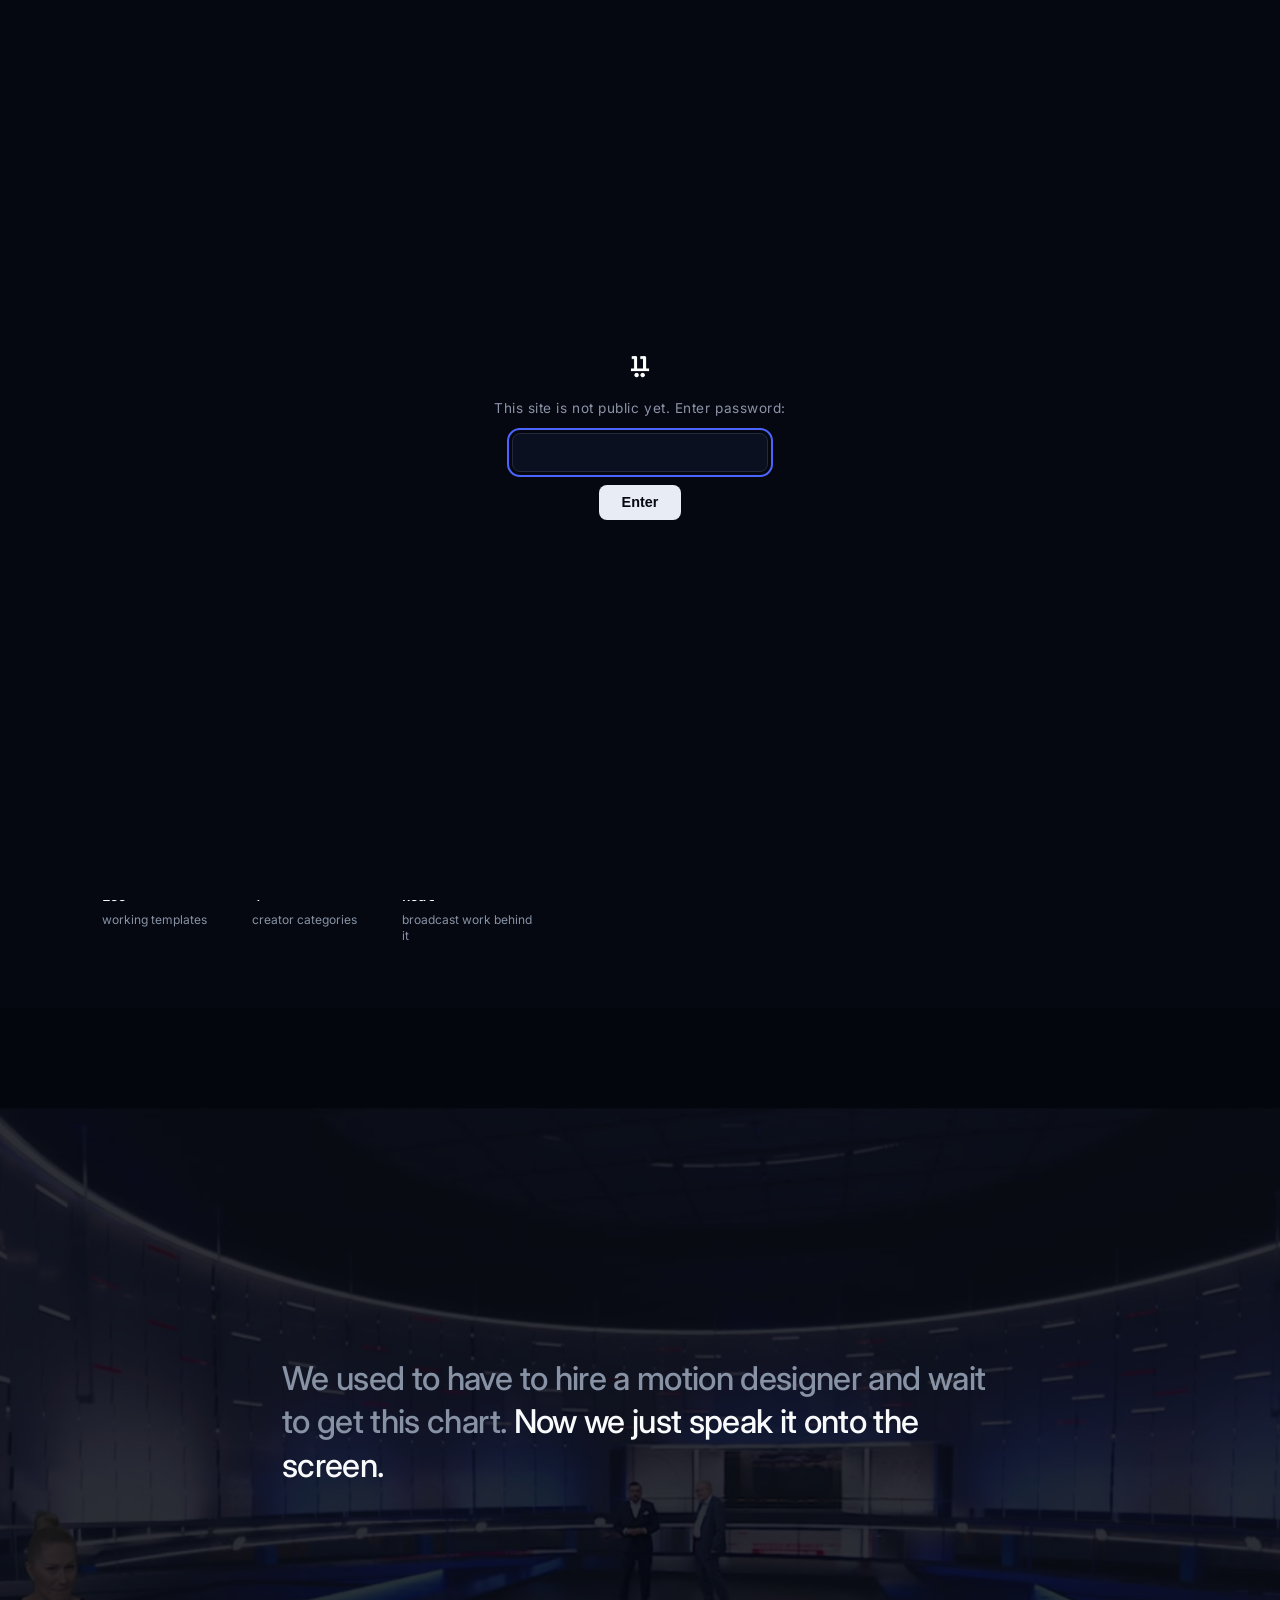
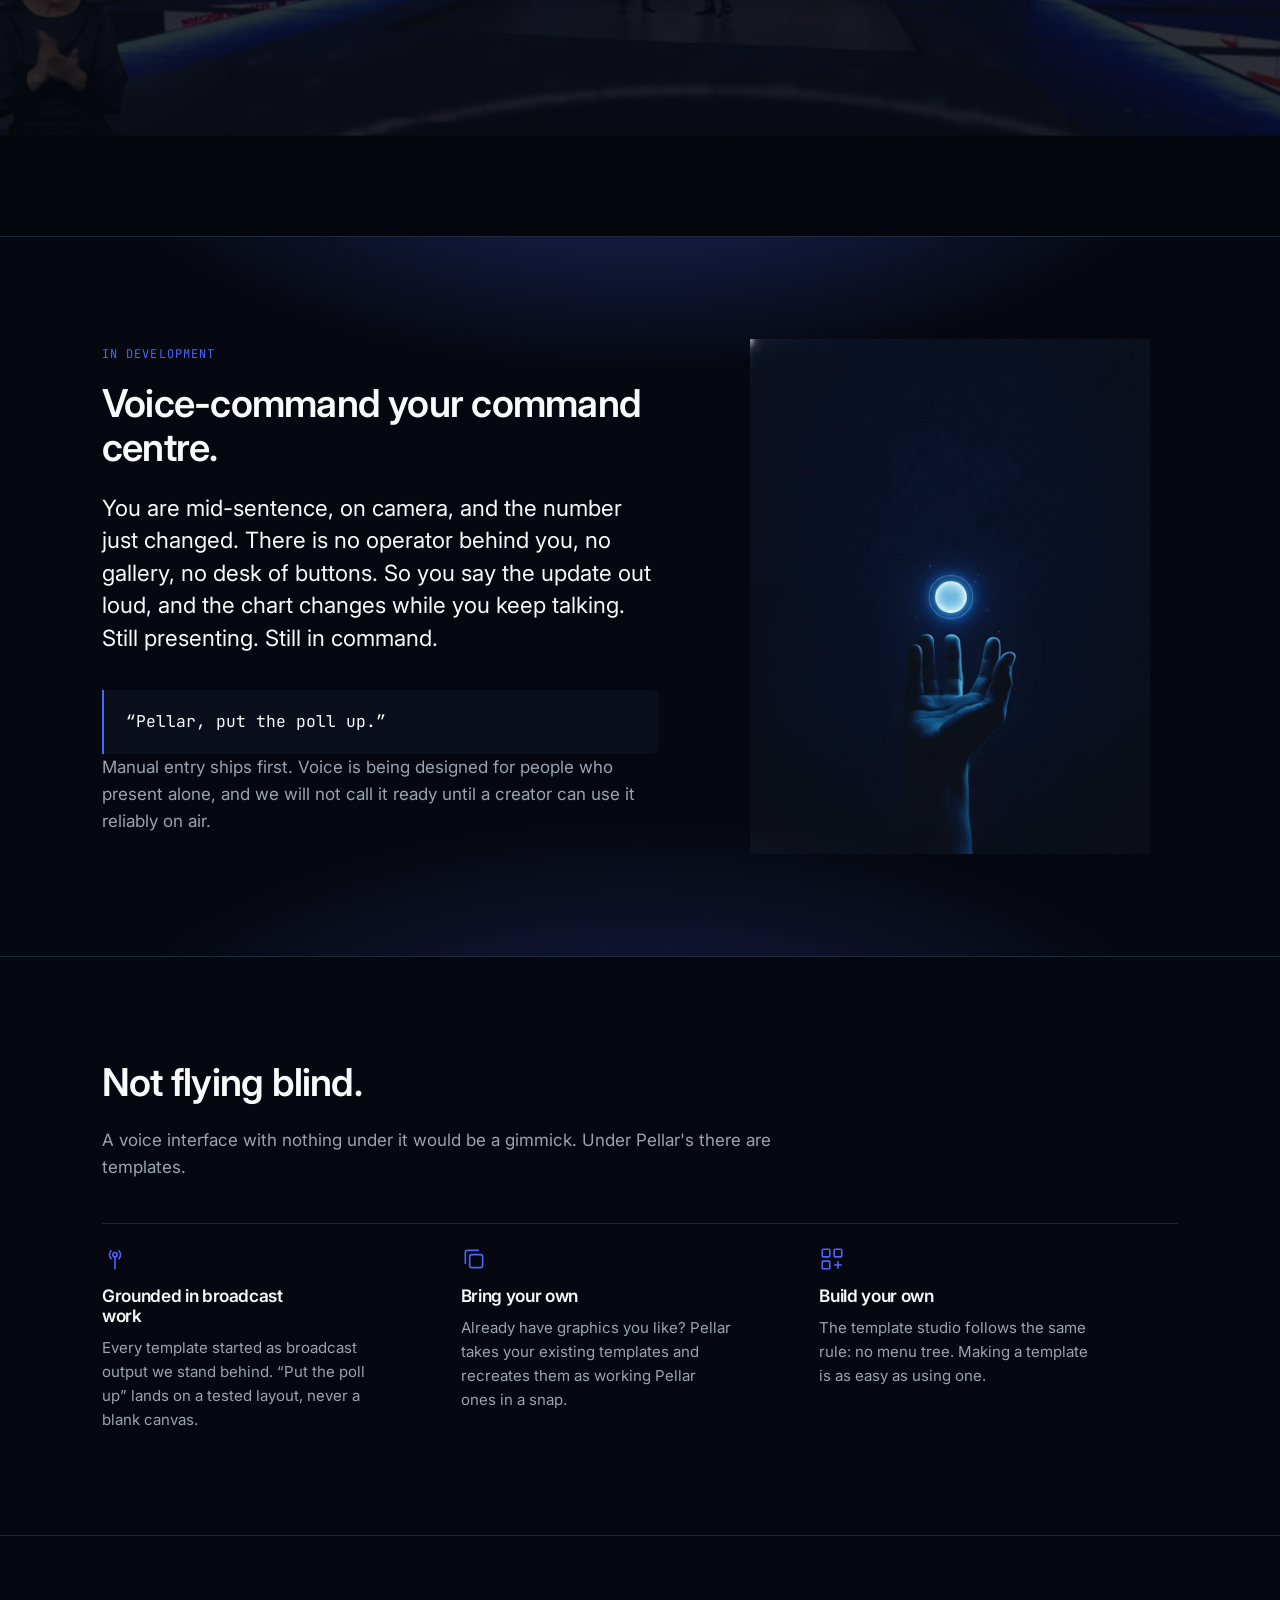
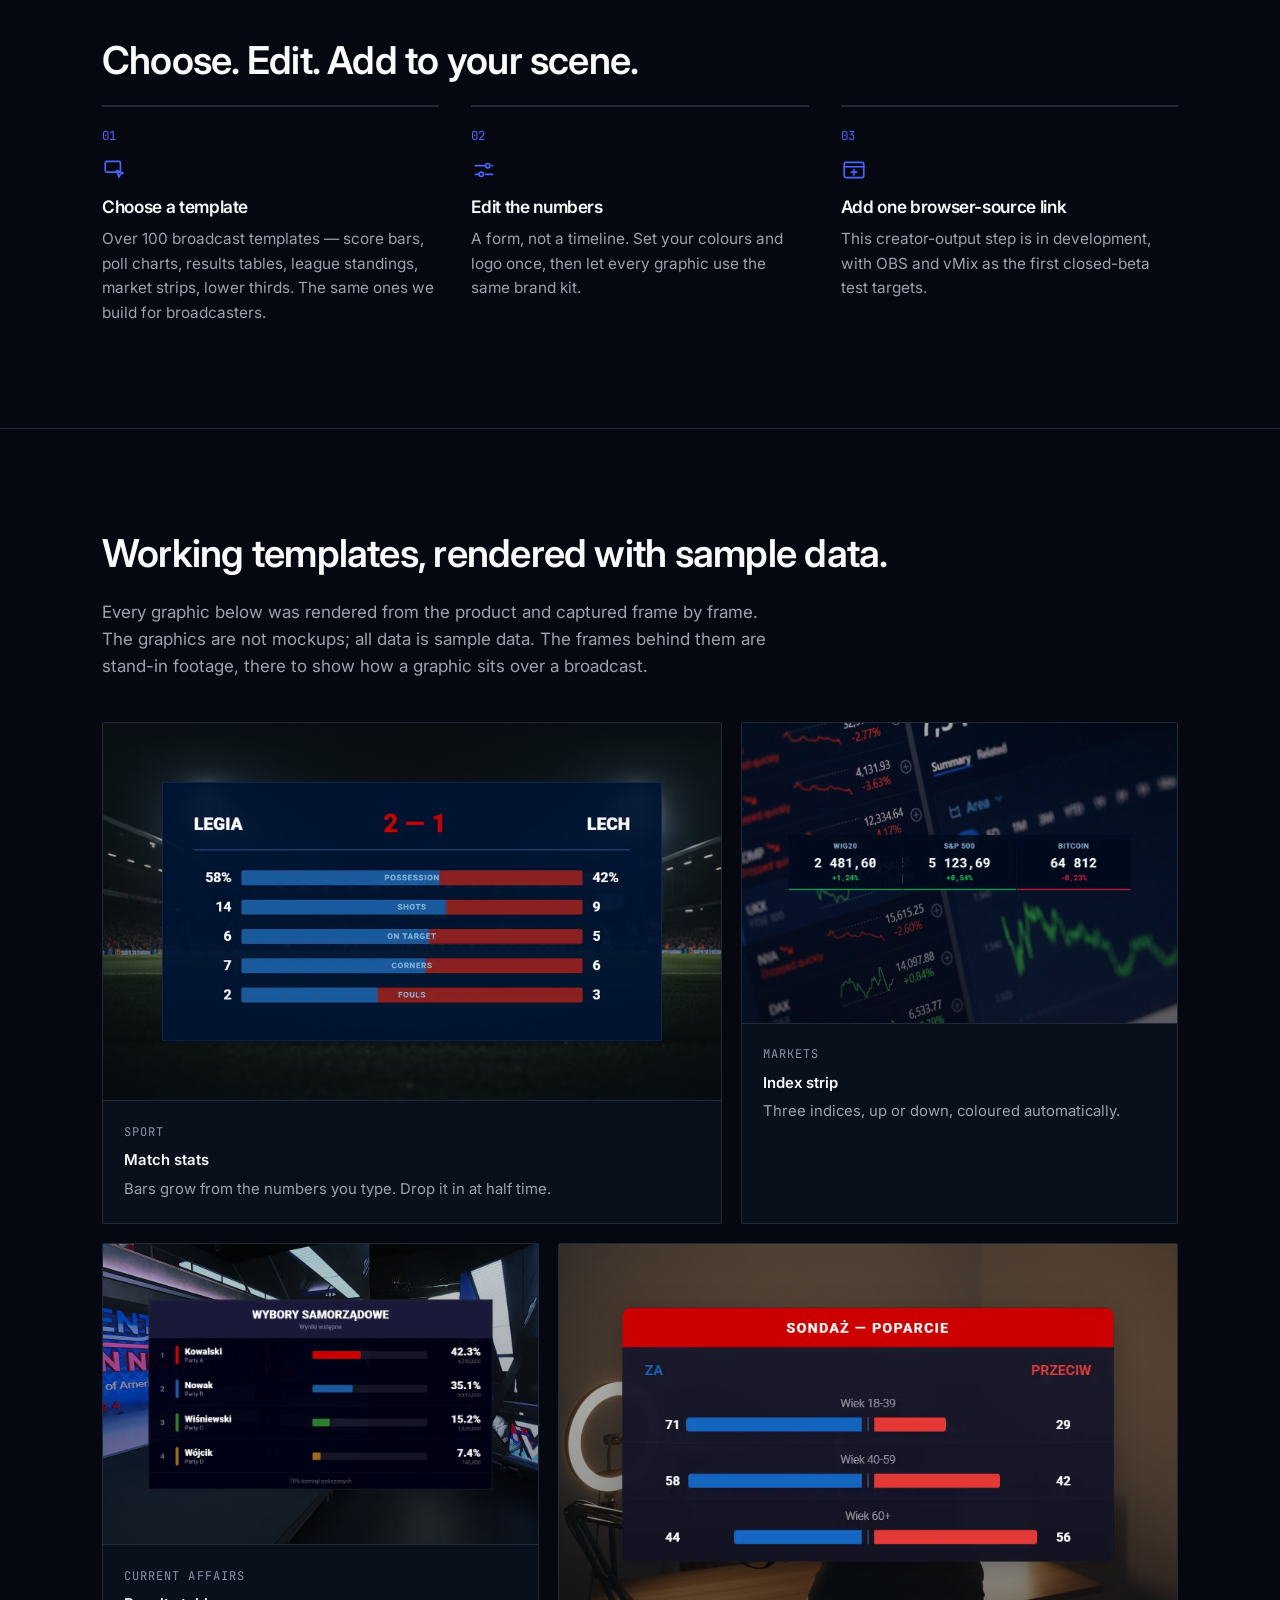
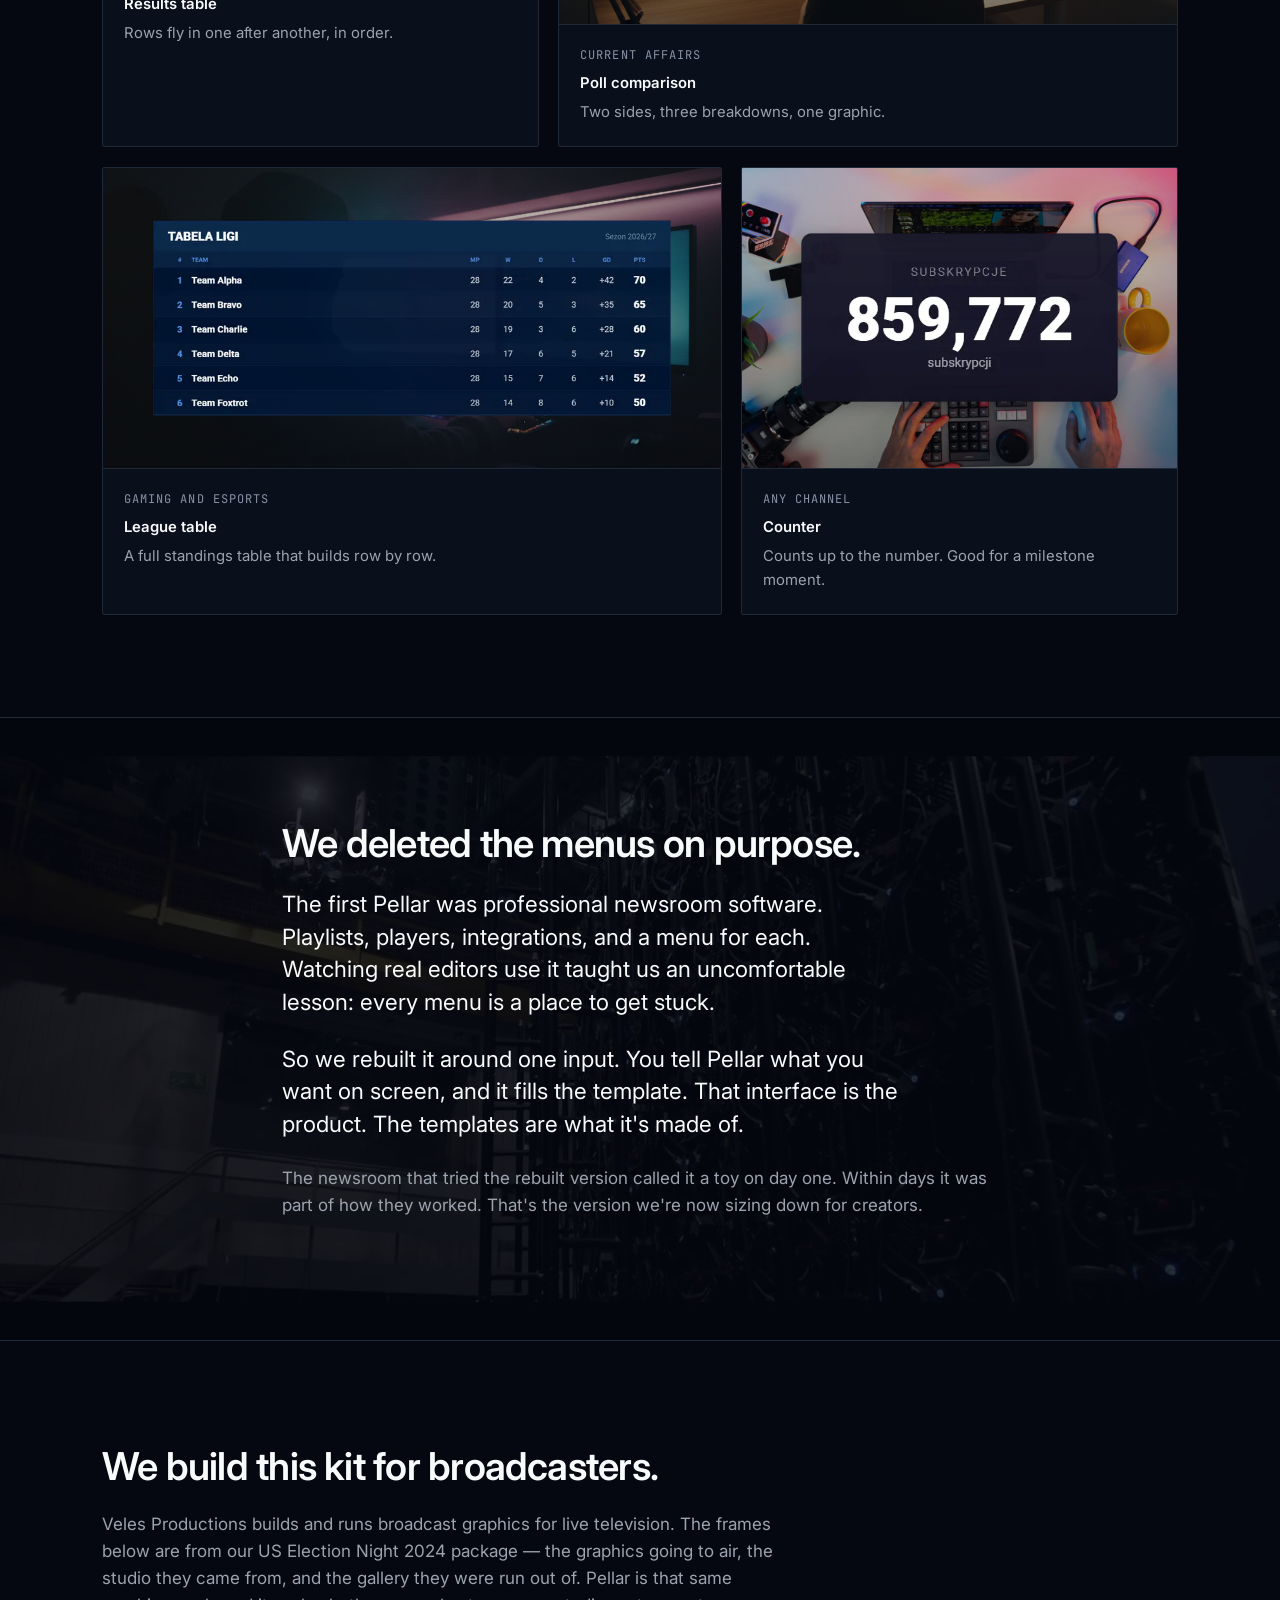
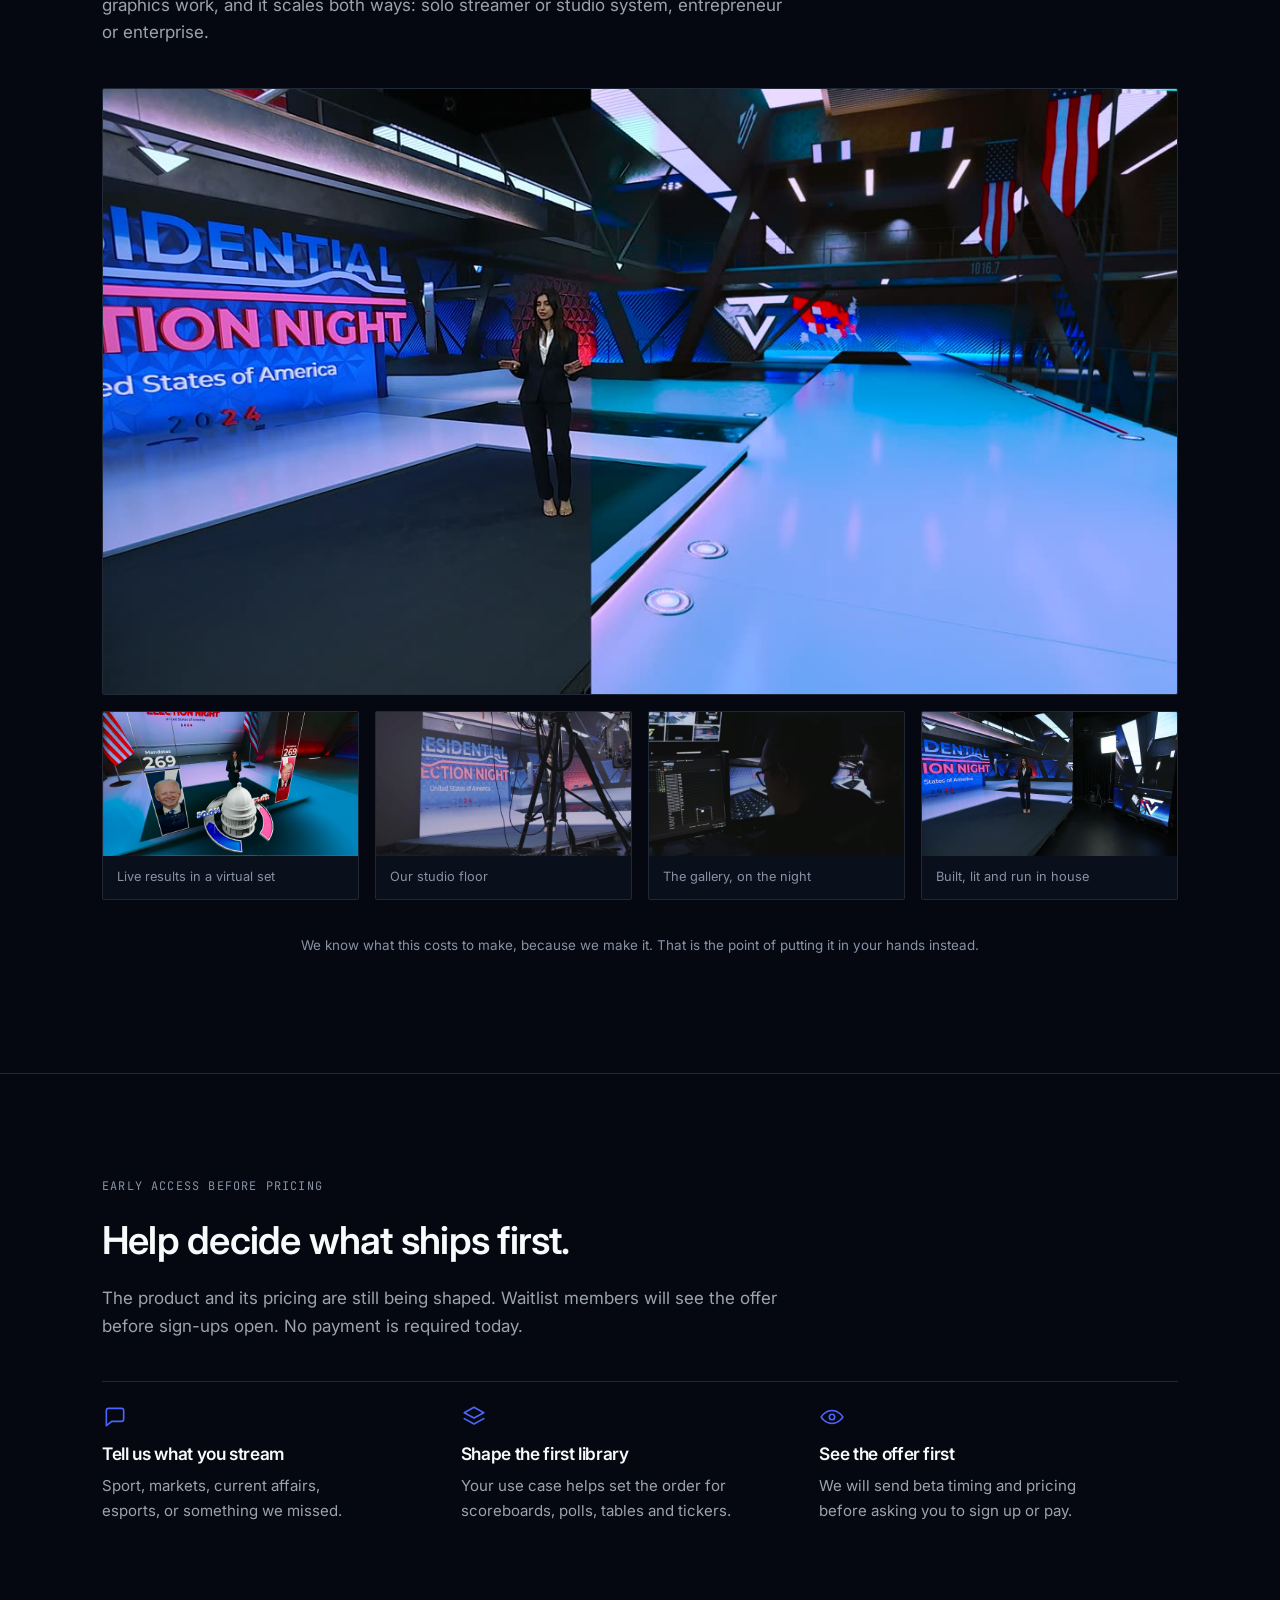
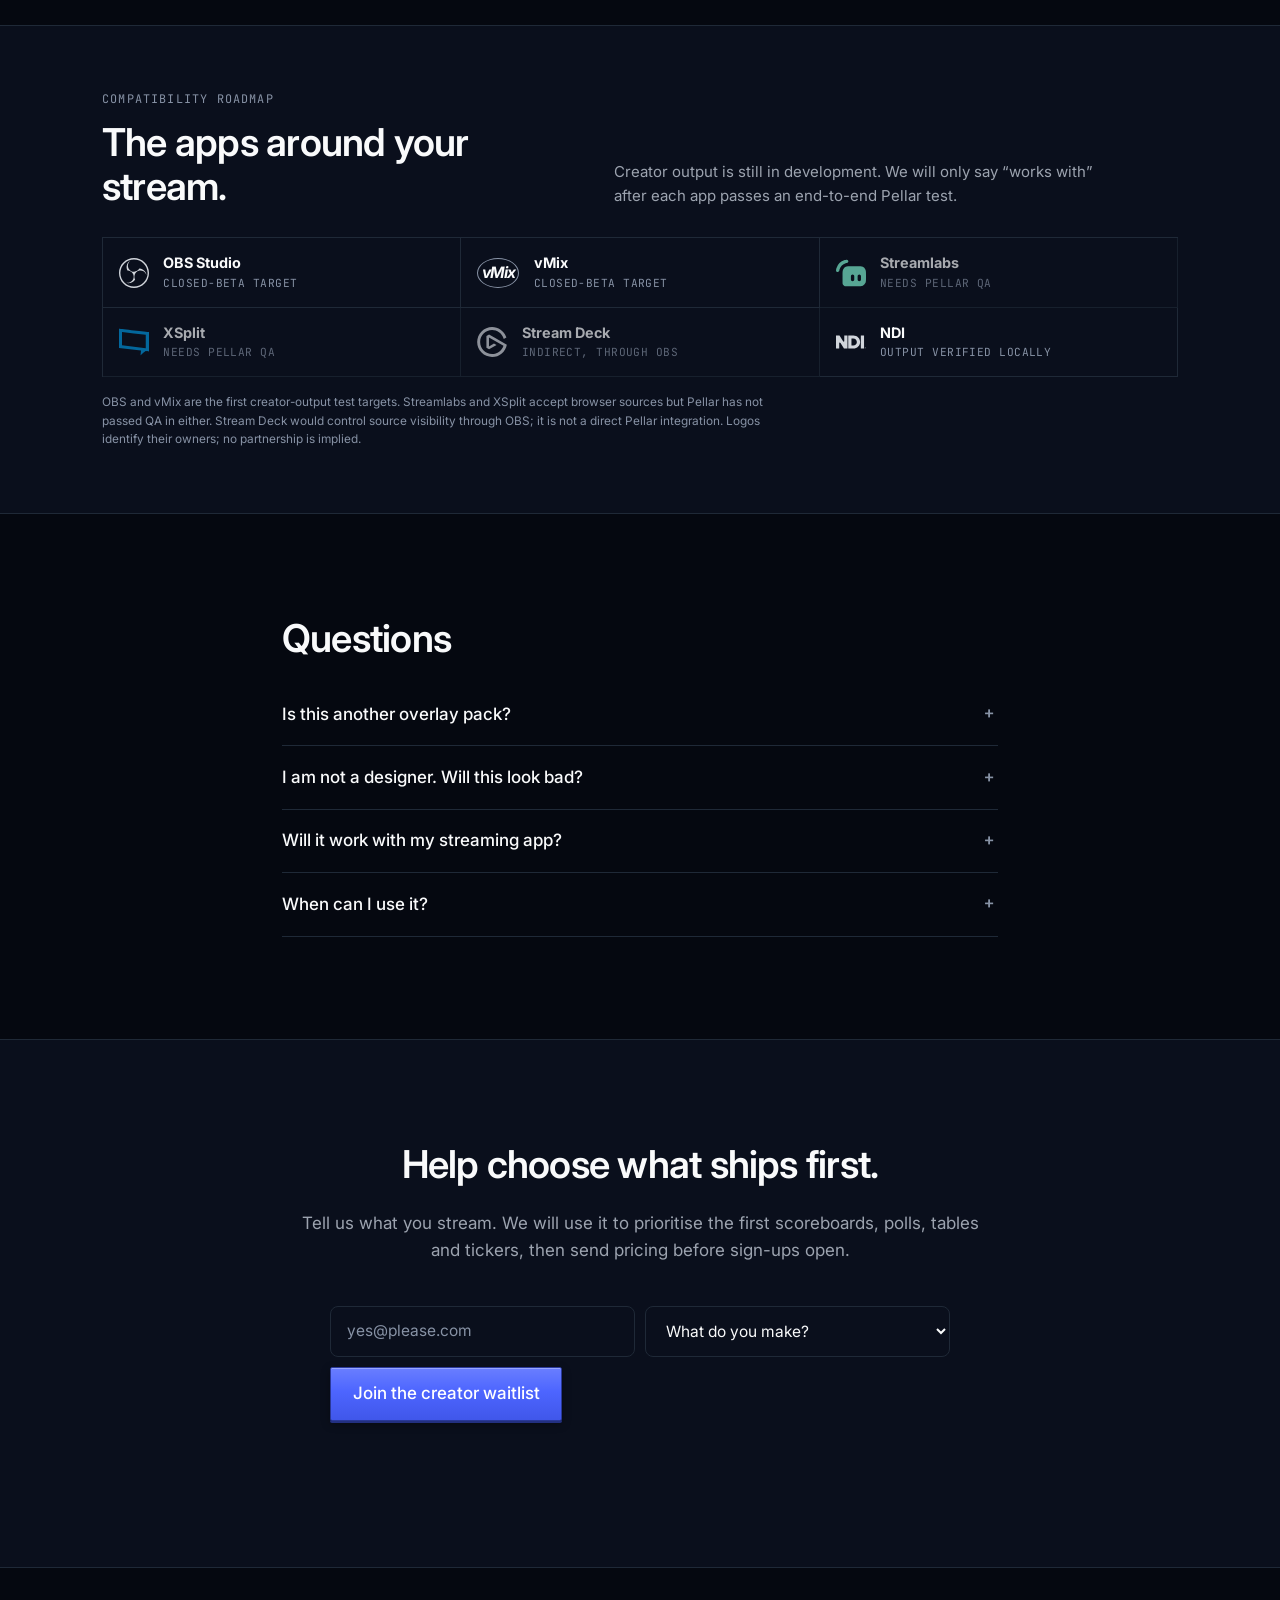
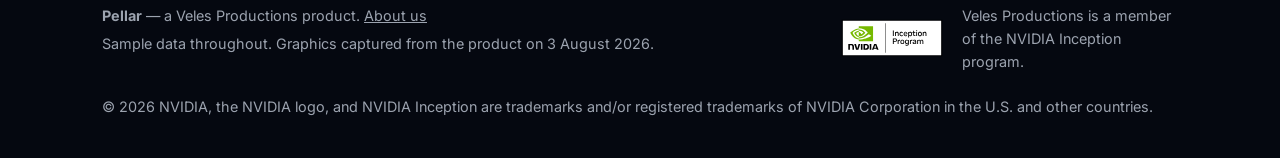
==== commit a7c7a2af: "Hand-orb voice visual, feature icon set, scroll-scrubbed lights-on - Voice section: two-column with " ====
--- a/index.html
+++ b/index.html
@@ -15,7 +15,7 @@
 <link rel="preconnect" href="https://fonts.googleapis.com">
 <link rel="preconnect" href="https://fonts.gstatic.com" crossorigin>
 <link href="https://fonts.googleapis.com/css2?family=Inter:wght@400;500;600;700&family=JetBrains+Mono:wght@400;600&display=swap" rel="stylesheet">
-<link rel="stylesheet" href="styles.css?v=20260810e">
+<link rel="stylesheet" href="styles.css?v=20260810f">
 </head>
 <body>
 
@@ -117,11 +117,11 @@
   </div>
 </section>
 
-<!-- ── 2. The problem (over election-night studio footage) ─── -->
-<section class="band band-bg">
+<!-- ── 2. The problem — scroll scrubs the studio lights on ─── -->
+<section class="band band-bg band-scrub">
   <div class="band-media" aria-hidden="true">
-    <video autoplay muted loop playsinline poster="assets/proof/election-studio-poster.jpg">
-      <source src="assets/video/election-studio.mp4" type="video/mp4">
+    <video muted playsinline preload="auto" poster="assets/proof/election-studio-poster.jpg">
+      <source src="assets/video/lights-on-scrub.mp4" type="video/mp4">
     </video>
   </div>
   <div class="wrap narrow">
@@ -134,19 +134,23 @@
 
 <!-- ── 3. Voice — the point of the product ─────────────────── -->
 <section class="band voice" id="voice">
-  <div class="wrap narrow">
-    <span class="tag tag-accent">In development</span>
-    <h2>Voice-command your command centre.</h2>
-    <p class="big">
-      You are mid-sentence, on camera, and the number just changed. There is no operator
-      behind you, no gallery, no desk of buttons. So you say the update out loud, and the
-      chart changes while you keep talking. Still presenting. Still in command.
-    </p>
-    <p class="vquote"><span class="mono">“Pellar, put the poll up.”</span></p>
-    <p>
-      Manual entry ships first. Voice is being designed for people who present alone,
-      and we will not call it ready until a creator can use it reliably on air.
-    </p>
+  <div class="wrap voice-in">
+    <div class="voice-copy">
+      <span class="tag tag-accent">In development</span>
+      <h2>Voice-command your command centre.</h2>
+      <p class="big">
+        You are mid-sentence, on camera, and the number just changed. There is no operator
+        behind you, no gallery, no desk of buttons. So you say the update out loud, and the
+        chart changes while you keep talking. Still presenting. Still in command.
+      </p>
+      <p class="vquote"><span class="mono">“Pellar, put the poll up.”</span></p>
+      <p>
+        Manual entry ships first. Voice is being designed for people who present alone,
+        and we will not call it ready until a creator can use it reliably on air.
+      </p>
+    </div>
+    <img class="voice-orb" src="assets/art/hand-orb.webp" width="900" height="1125"
+         alt="A hand reaching toward a small glowing orb" loading="lazy">
   </div>
 </section>
 
@@ -157,13 +161,19 @@
     <p class="sub">A voice interface with nothing under it would be a gimmick.
       Under Pellar's there are templates.</p>
     <div class="early-grid">
-      <div><span class="num">01</span><h3>Grounded in broadcast work</h3>
+      <div>
+        <svg class="ico" viewBox="0 0 24 24" fill="none" stroke="currentColor" stroke-width="1.5" stroke-linecap="round" stroke-linejoin="round" aria-hidden="true"><circle cx="12" cy="8" r="2"/><path d="M12 10v11"/><path d="M8.4 11.6a5 5 0 0 1 0-7.2"/><path d="M15.6 4.4a5 5 0 0 1 0 7.2"/></svg>
+        <h3>Grounded in broadcast work</h3>
         <p>Every template started as broadcast output we stand behind. “Put the poll up”
           lands on a tested layout, never a blank canvas.</p></div>
-      <div><span class="num">02</span><h3>Bring your own</h3>
+      <div>
+        <svg class="ico" viewBox="0 0 24 24" fill="none" stroke="currentColor" stroke-width="1.5" stroke-linecap="round" stroke-linejoin="round" aria-hidden="true"><rect x="8" y="8" width="12" height="12" rx="2"/><path d="M16 4H6a2 2 0 0 0-2 2v10"/></svg>
+        <h3>Bring your own</h3>
         <p>Already have graphics you like? Pellar takes your existing templates and
           recreates them as working Pellar ones in a snap.</p></div>
-      <div><span class="num">03</span><h3>Build your own</h3>
+      <div>
+        <svg class="ico" viewBox="0 0 24 24" fill="none" stroke="currentColor" stroke-width="1.5" stroke-linecap="round" stroke-linejoin="round" aria-hidden="true"><rect x="3" y="3" width="7" height="7" rx="1"/><rect x="3" y="14" width="7" height="7" rx="1"/><rect x="14" y="3" width="7" height="7" rx="1"/><path d="M17.5 14.5v6M14.5 17.5h6"/></svg>
+        <h3>Build your own</h3>
         <p>The template studio follows the same rule: no menu tree. Making a template
           is as easy as using one.</p></div>
     </div>
@@ -177,17 +187,20 @@
     <ol class="steps">
       <li>
         <span class="num">01</span>
+        <svg class="ico" viewBox="0 0 24 24" fill="none" stroke="currentColor" stroke-width="1.5" stroke-linecap="round" stroke-linejoin="round" aria-hidden="true"><rect x="3" y="4" width="14" height="10" rx="1.5"/><path d="M13.5 12.5l6 2.3-2.7 1.1-1.1 2.7z"/></svg>
         <h3>Choose a template</h3>
         <p>Over 100 broadcast templates — score bars, poll charts, results tables, league standings,
           market strips, lower thirds. The same ones we build for broadcasters.</p>
       </li>
       <li>
         <span class="num">02</span>
+        <svg class="ico" viewBox="0 0 24 24" fill="none" stroke="currentColor" stroke-width="1.5" stroke-linecap="round" stroke-linejoin="round" aria-hidden="true"><path d="M4 8h9M19.5 8H20M4 16h3M13.5 16H20"/><circle cx="15.5" cy="8" r="2"/><circle cx="9.5" cy="16" r="2"/></svg>
         <h3>Edit the numbers</h3>
         <p>A form, not a timeline. Set your colours and logo once, then let every graphic use the same brand kit.</p>
       </li>
       <li>
         <span class="num">03</span>
+        <svg class="ico" viewBox="0 0 24 24" fill="none" stroke="currentColor" stroke-width="1.5" stroke-linecap="round" stroke-linejoin="round" aria-hidden="true"><rect x="3" y="5" width="18" height="14" rx="1.5"/><path d="M3 9h18"/><path d="M12 11.5v5M9.5 14h5"/></svg>
         <h3>Add one browser-source link</h3>
         <p>This creator-output step is in development, with OBS and vMix as the first closed-beta test targets.</p>
       </li>
@@ -331,9 +344,15 @@
     <p class="sub">The product and its pricing are still being shaped. Waitlist members will see the offer before sign-ups open. No payment is required today.</p>
 
     <div class="early-grid">
-      <div><span class="num">01</span><h3>Tell us what you stream</h3><p>Sport, markets, current affairs, esports, or something we missed.</p></div>
-      <div><span class="num">02</span><h3>Shape the first library</h3><p>Your use case helps set the order for scoreboards, polls, tables and tickers.</p></div>
-      <div><span class="num">03</span><h3>See the offer first</h3><p>We will send beta timing and pricing before asking you to sign up or pay.</p></div>
+      <div>
+        <svg class="ico" viewBox="0 0 24 24" fill="none" stroke="currentColor" stroke-width="1.5" stroke-linecap="round" stroke-linejoin="round" aria-hidden="true"><path d="M4 6a2 2 0 0 1 2-2h12a2 2 0 0 1 2 2v8a2 2 0 0 1-2 2H9l-5 4z"/></svg>
+        <h3>Tell us what you stream</h3><p>Sport, markets, current affairs, esports, or something we missed.</p></div>
+      <div>
+        <svg class="ico" viewBox="0 0 24 24" fill="none" stroke="currentColor" stroke-width="1.5" stroke-linecap="round" stroke-linejoin="round" aria-hidden="true"><path d="M12 3l9 5-9 5-9-5z"/><path d="M3 13.5l9 5 9-5"/></svg>
+        <h3>Shape the first library</h3><p>Your use case helps set the order for scoreboards, polls, tables and tickers.</p></div>
+      <div>
+        <svg class="ico" viewBox="0 0 24 24" fill="none" stroke="currentColor" stroke-width="1.5" stroke-linecap="round" stroke-linejoin="round" aria-hidden="true"><path d="M2 12s3.5-6 10-6 10 6 10 6-3.5 6-10 6-10-6-10-6z"/><circle cx="12" cy="12" r="2.5"/></svg>
+        <h3>See the offer first</h3><p>We will send beta timing and pricing before asking you to sign up or pay.</p></div>
     </div>
   </div>
 </section>
@@ -442,6 +461,8 @@
   </div>
 </footer>
 
-<script src="app.js?v=20260810e"></script>
+<script src="assets/vendor/gsap.min.js"></script>
+<script src="assets/vendor/ScrollTrigger.min.js"></script>
+<script src="app.js?v=20260810f"></script>
 </body>
 </html>
--- a/styles.css
+++ b/styles.css
@@ -336,6 +336,20 @@
     radial-gradient(62% 50% at 50% 116%, color-mix(in srgb, var(--blue) 24%, transparent), transparent 70%);
 }
 .voice > .wrap { position: relative; }
+.voice-in { display: grid; grid-template-columns: minmax(0, 1.1fr) minmax(0, .9fr); gap: clamp(2rem, 5vw, 4.5rem); align-items: center; }
+.voice-orb { width: 100%; max-width: 400px; height: auto; justify-self: center; mix-blend-mode: screen; }
+html.light .voice-orb { mix-blend-mode: normal; border-radius: var(--r-lg); }
+@media (max-width: 860px) {
+  .voice-in { grid-template-columns: 1fr; }
+  .voice-orb { max-width: 280px; }
+}
+
+/* Feature icons */
+.ico { width: 26px; height: 26px; color: var(--blue); display: block; margin-bottom: .9rem; }
+.steps .ico { margin-top: .1rem; }
+
+/* Scroll-scrub stage: the studio lights come on as you scroll */
+.band-scrub { min-height: 92vh; display: flex; align-items: center; }
 .vquote {
   margin: 2.2rem 0 0; padding: 1.15rem 1.4rem;
   border-left: 2px solid var(--blue); background: var(--surface-1);
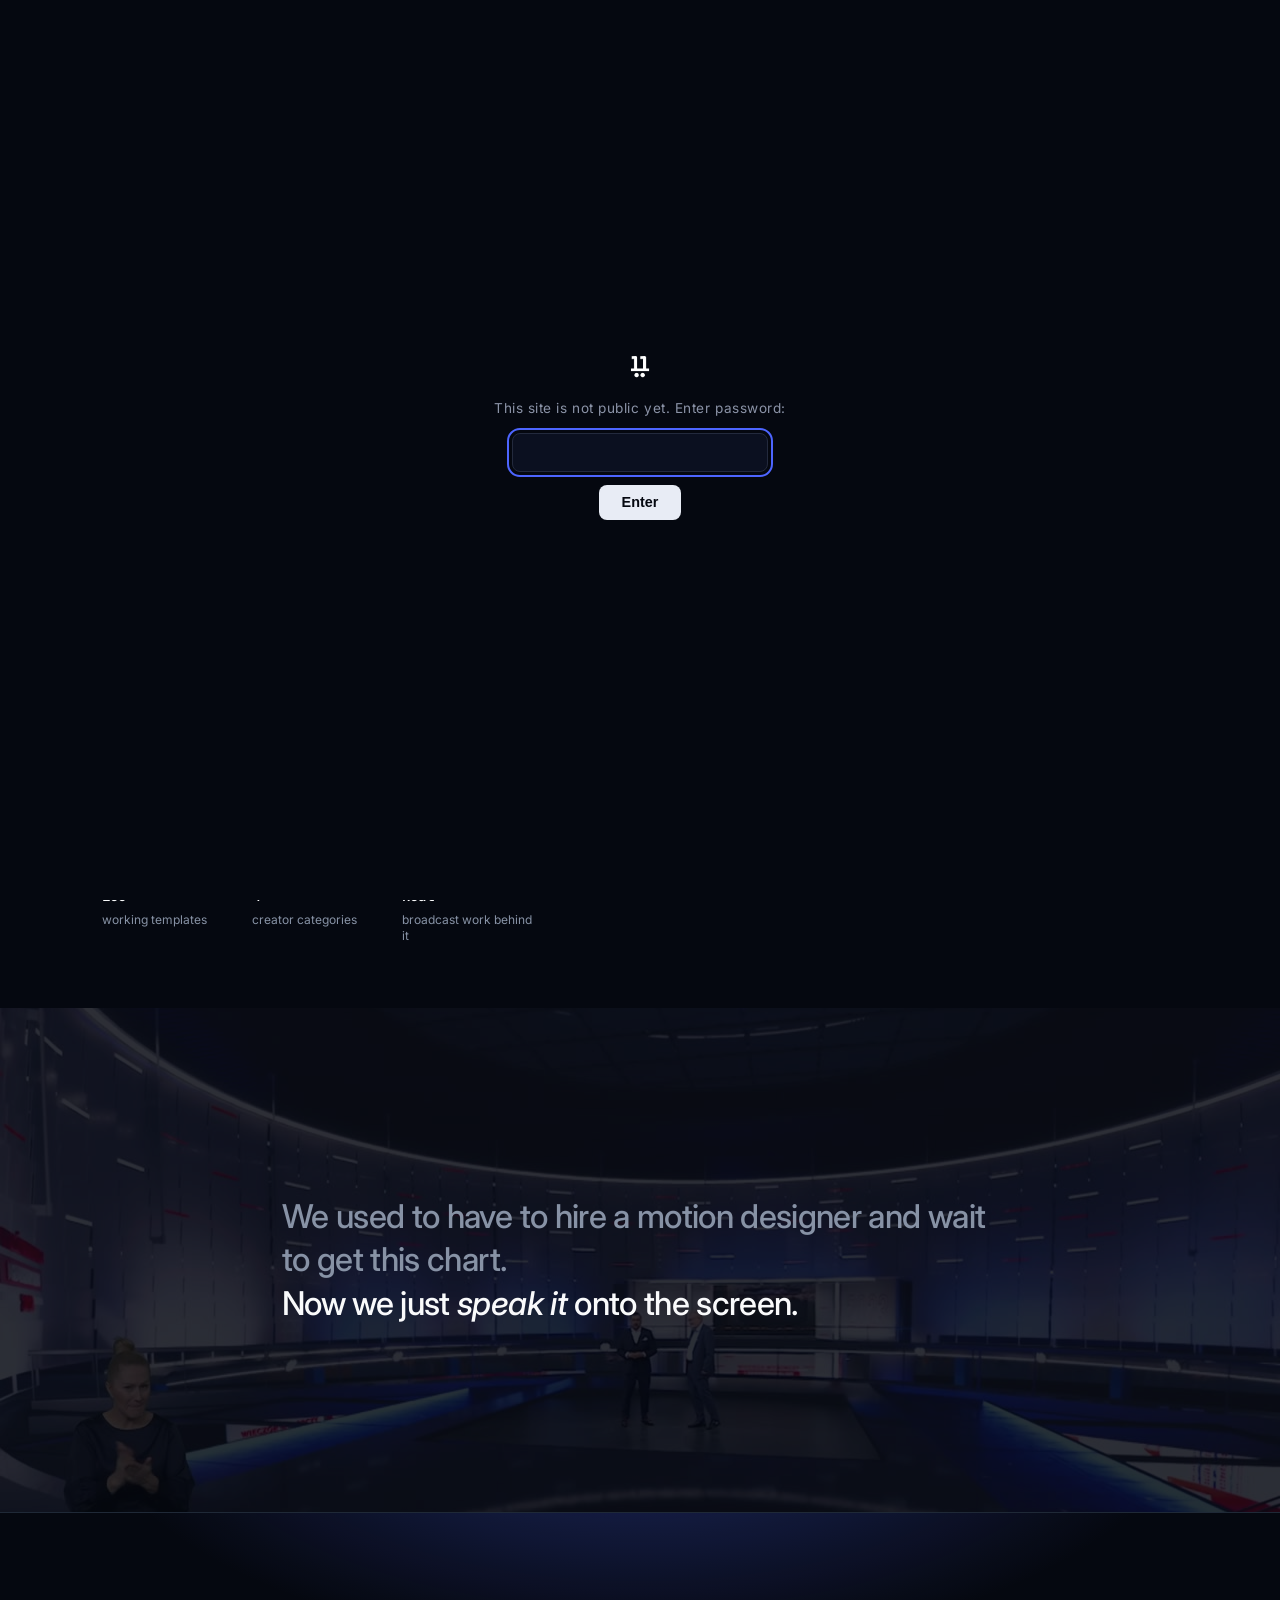
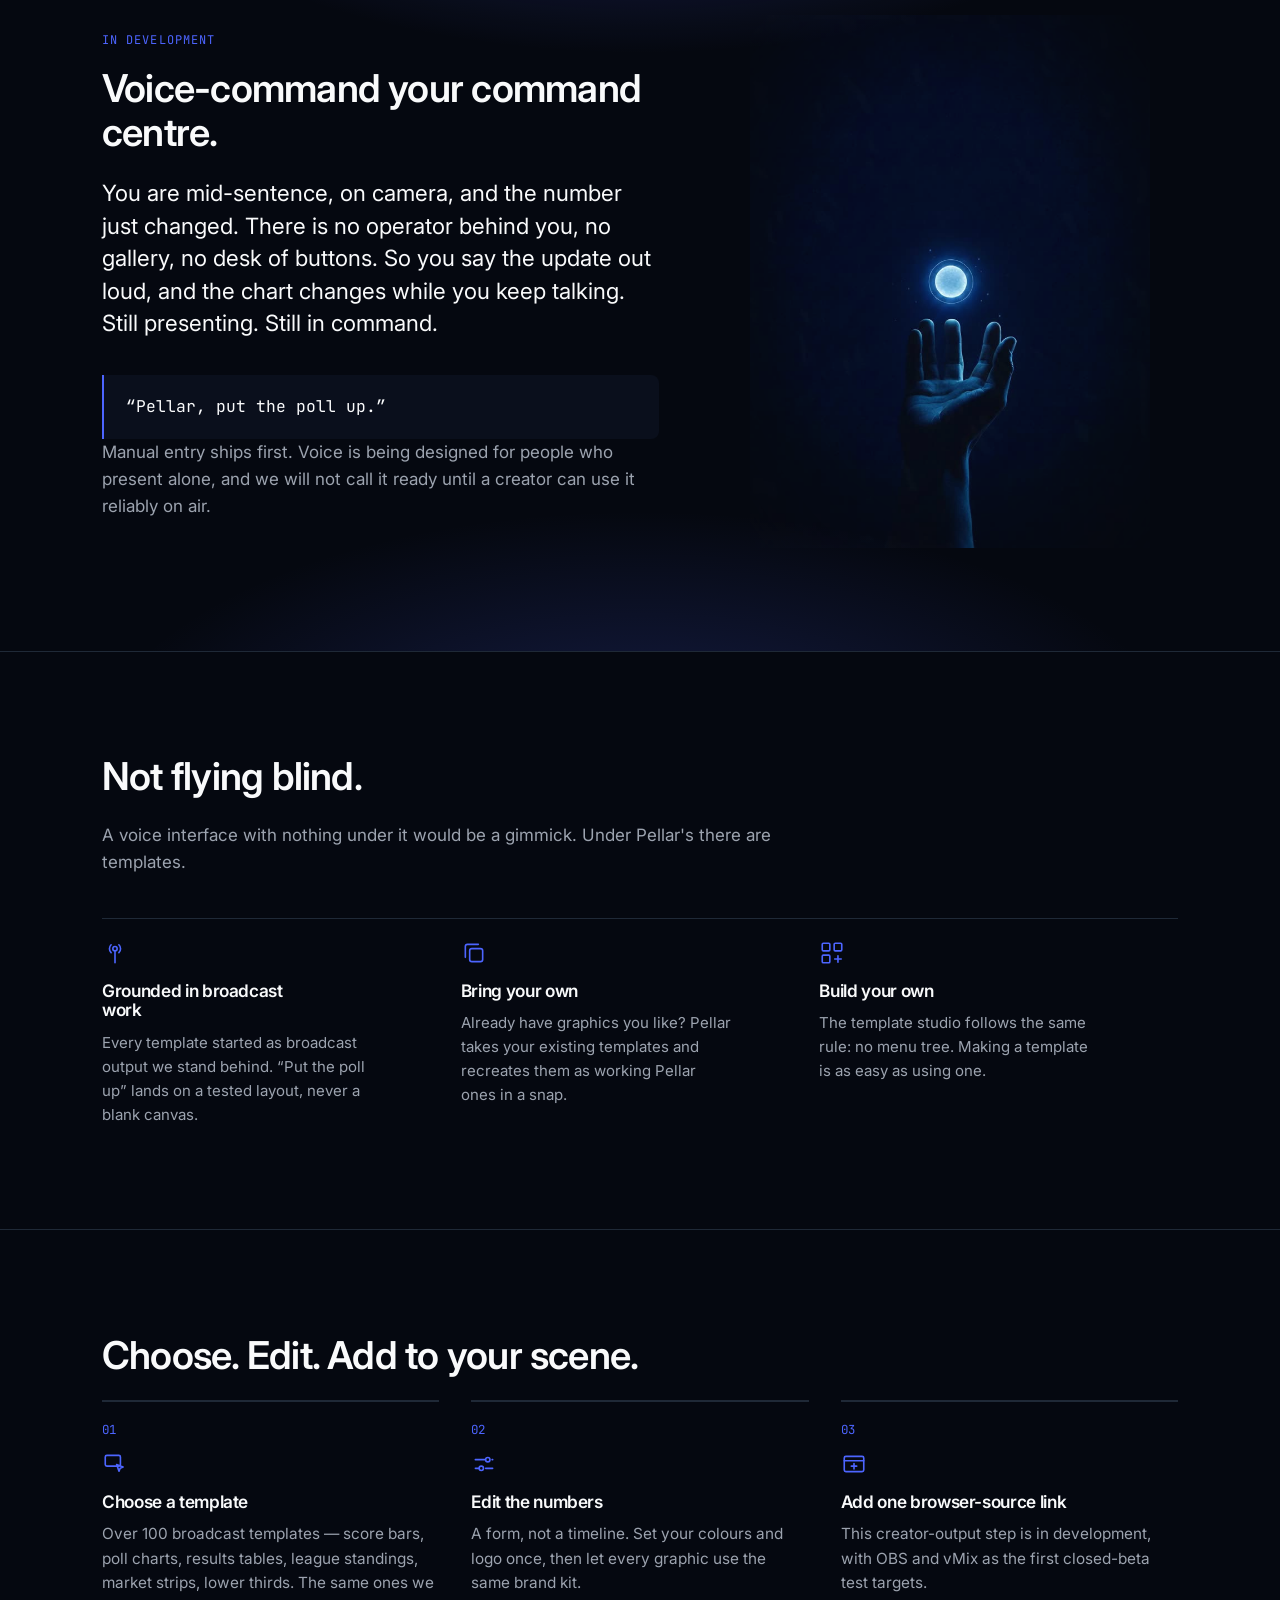
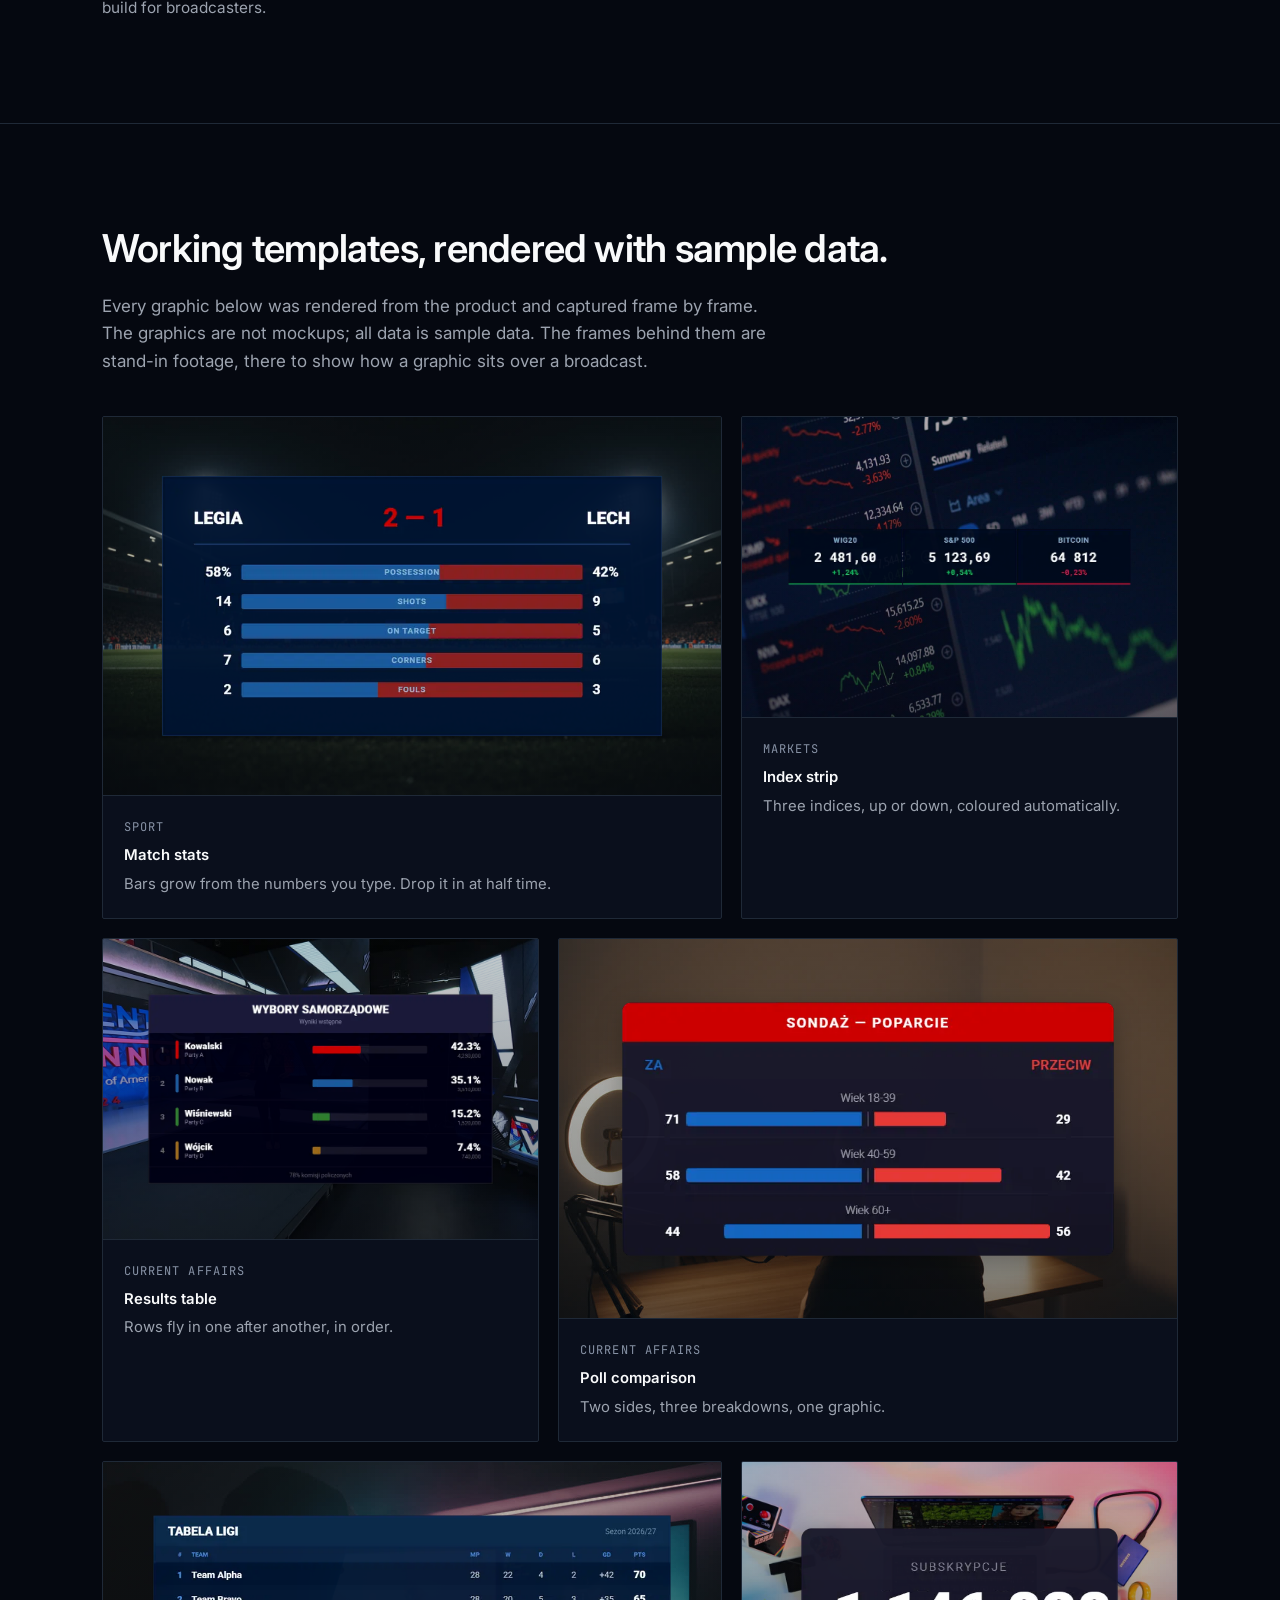
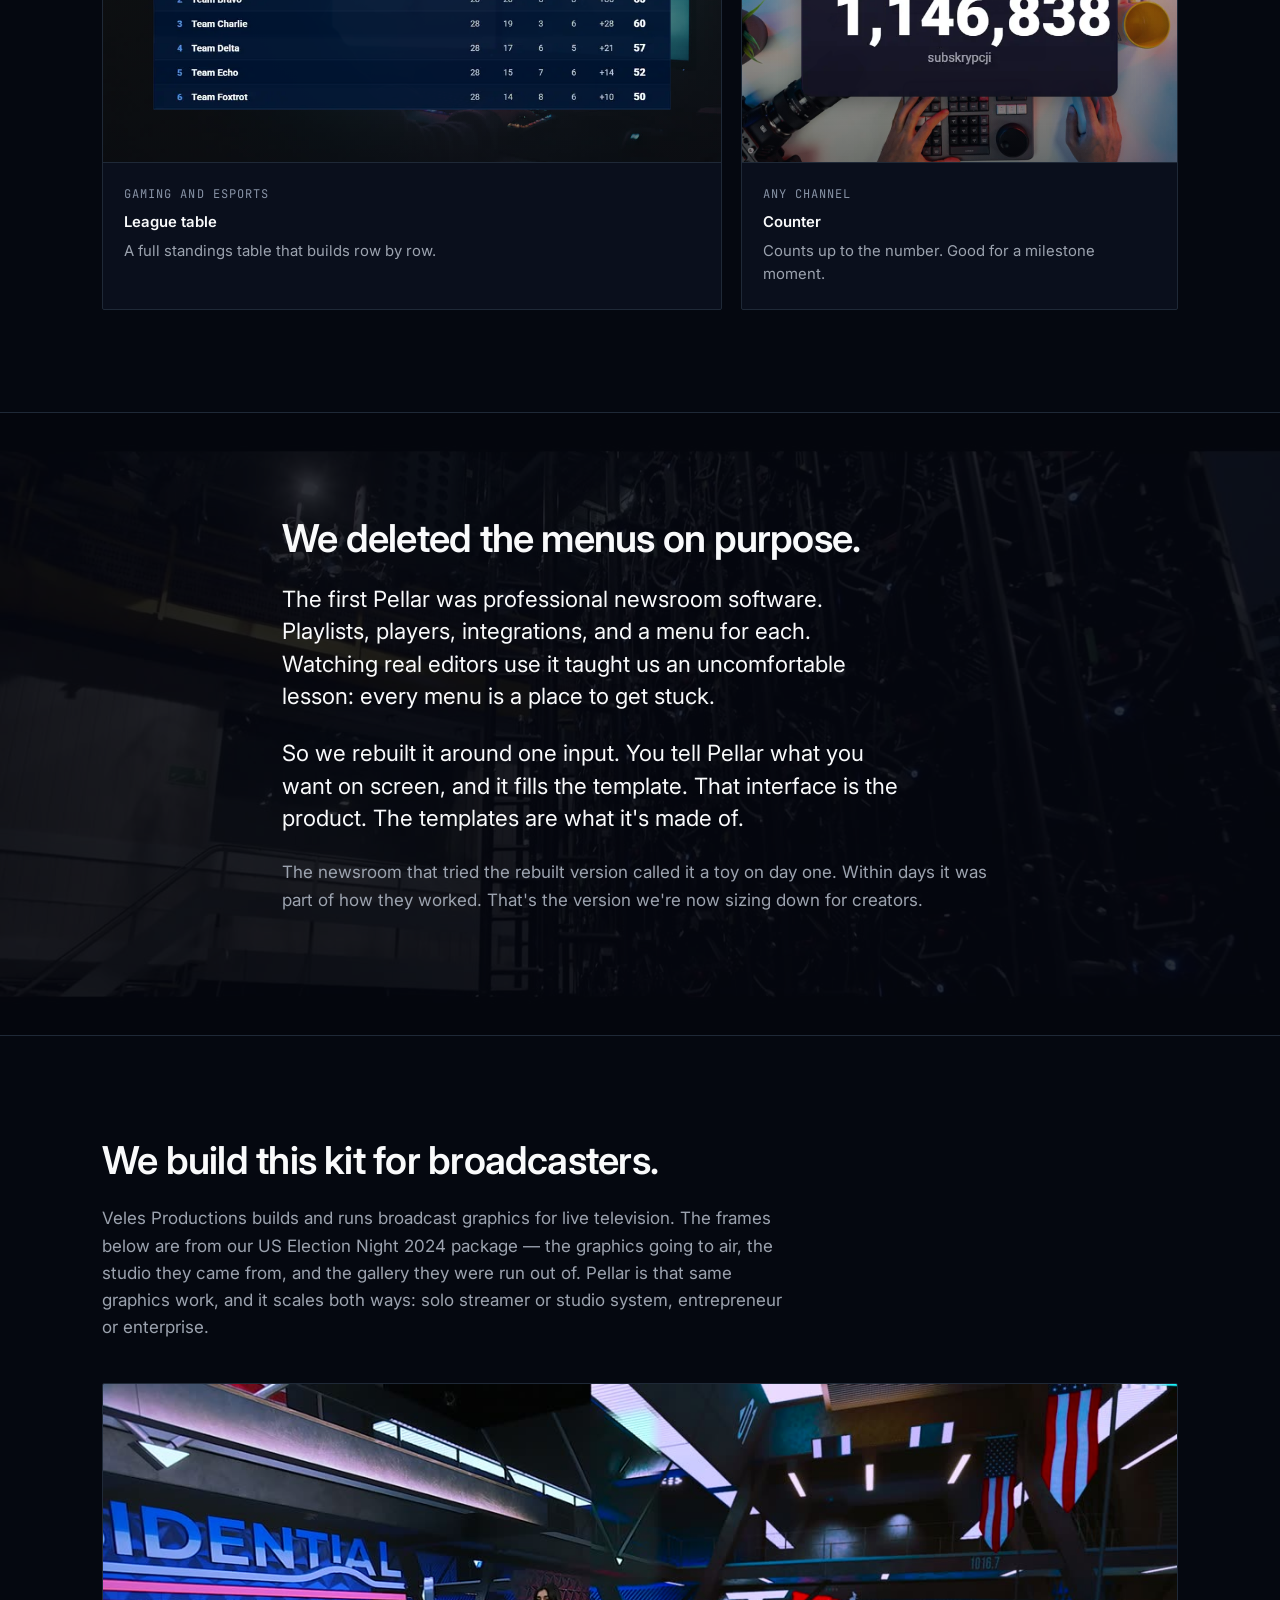
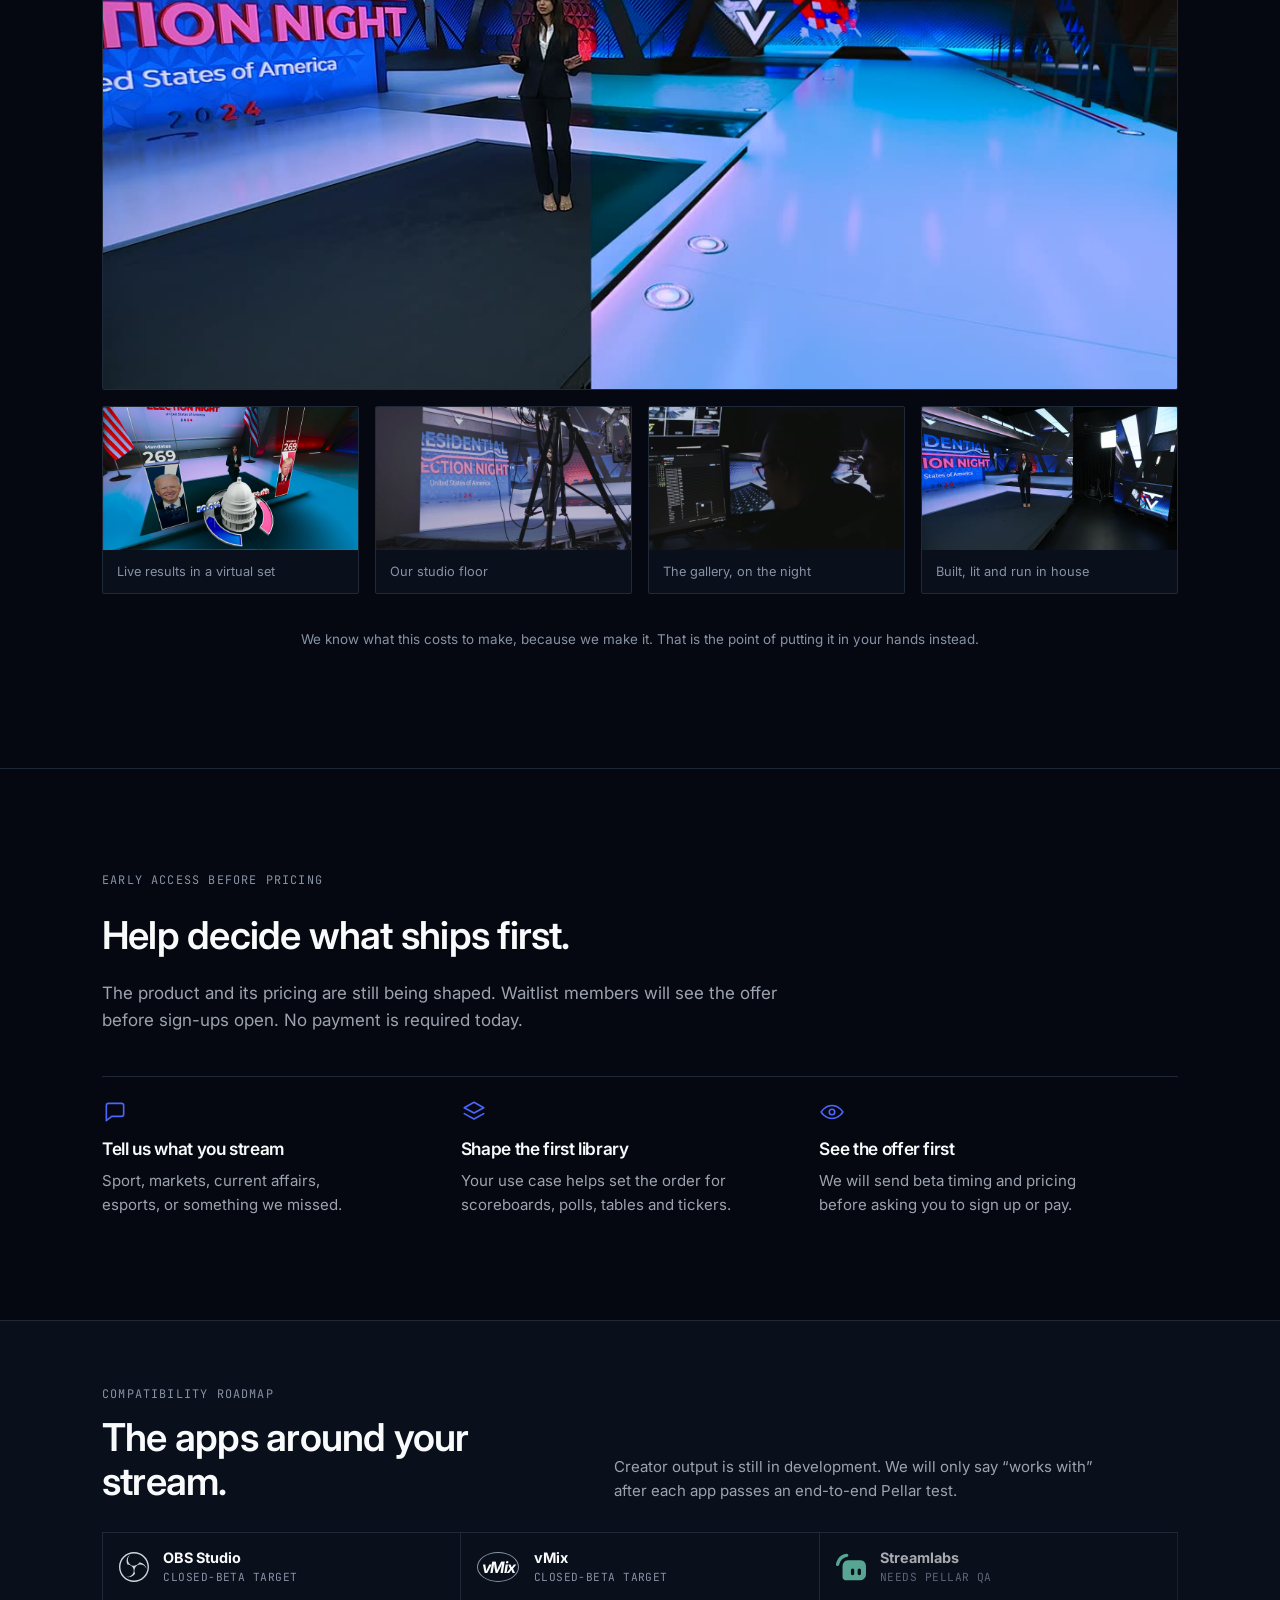
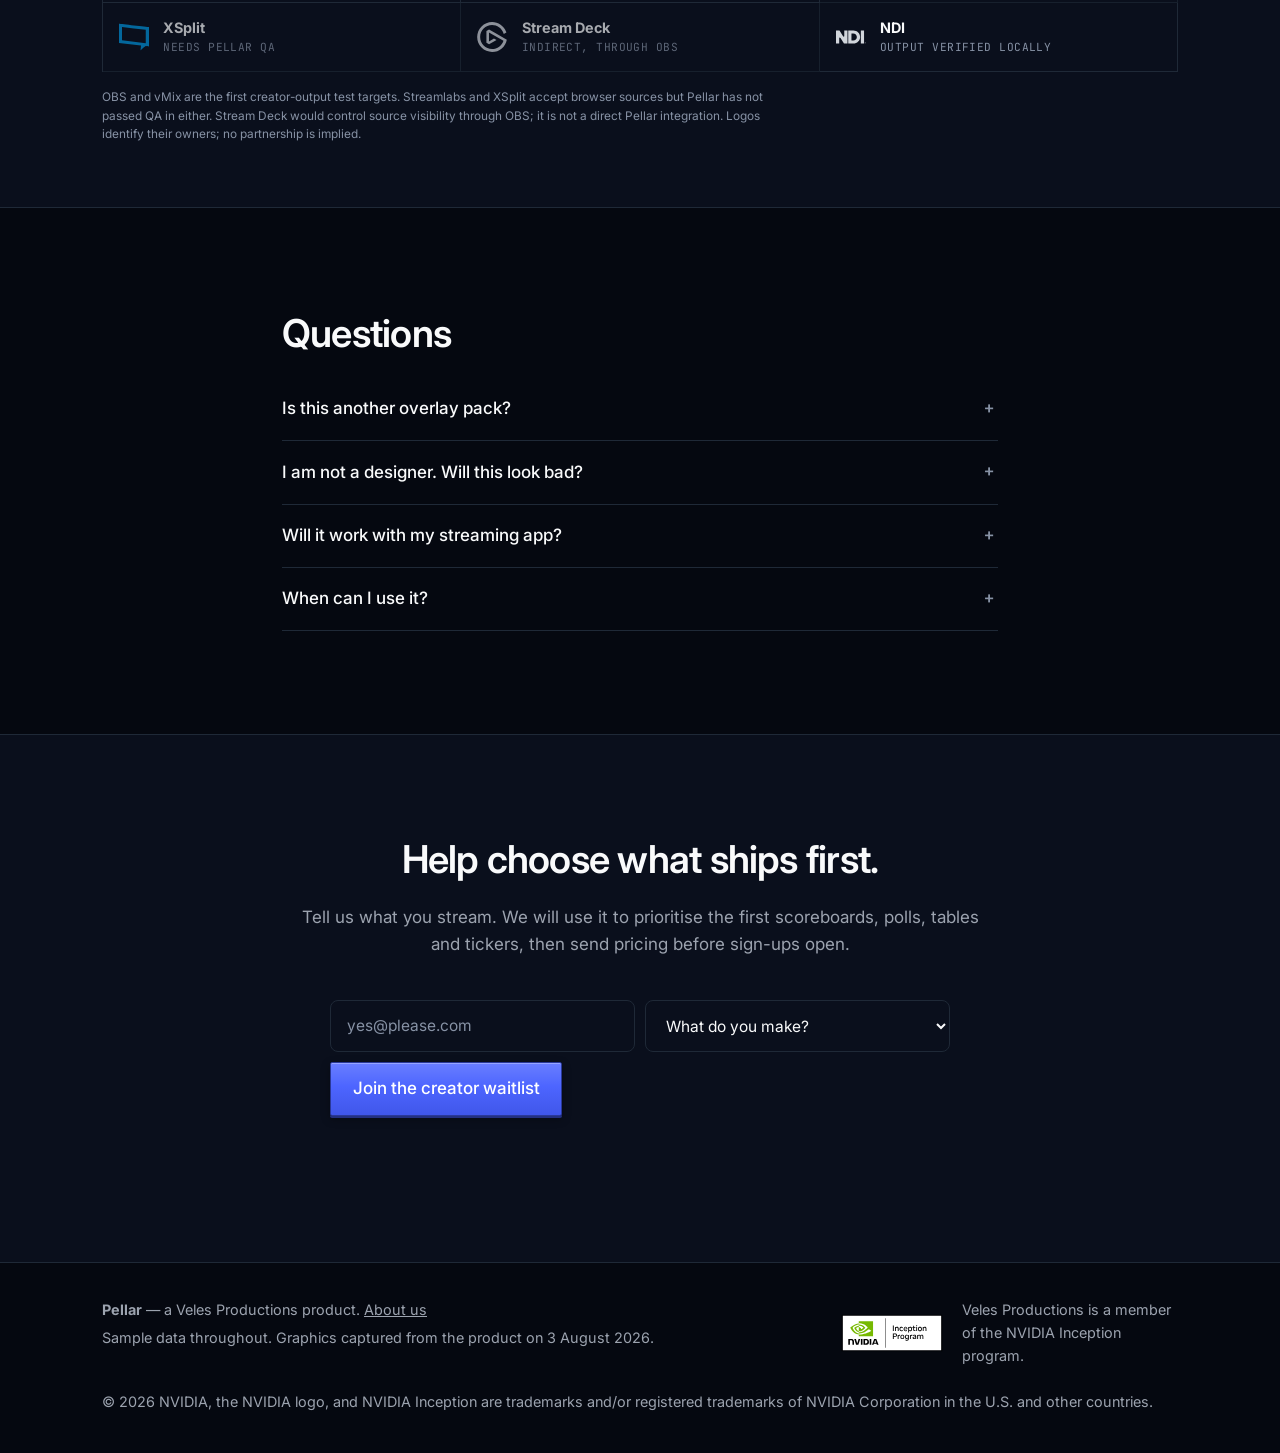
==== commit bc70c5a4: "Orb delivers the poll: Higgsfield scroll-scrubbed hologram, tighter scrub band - Nano Banana Pro com" ====
--- a/index.html
+++ b/index.html
@@ -15,7 +15,7 @@
 <link rel="preconnect" href="https://fonts.googleapis.com">
 <link rel="preconnect" href="https://fonts.gstatic.com" crossorigin>
 <link href="https://fonts.googleapis.com/css2?family=Inter:wght@400;500;600;700&family=JetBrains+Mono:wght@400;600&display=swap" rel="stylesheet">
-<link rel="stylesheet" href="styles.css?v=20260810f">
+<link rel="stylesheet" href="styles.css?v=20260810g">
 </head>
 <body>
 
@@ -126,8 +126,8 @@
   </div>
   <div class="wrap narrow">
     <h2 class="statement">
-      <span class="dim">We used to have to hire a motion designer and wait to get this chart.</span>
-      Now we just speak it onto the screen.
+      <span class="dim">We used to have to hire a motion designer and wait to get this chart.</span><br>
+      Now we just <em>speak it</em> onto the screen.
     </h2>
   </div>
 </section>
@@ -149,8 +149,11 @@
         and we will not call it ready until a creator can use it reliably on air.
       </p>
     </div>
-    <img class="voice-orb" src="assets/art/hand-orb.webp" width="900" height="1125"
-         alt="A hand reaching toward a small glowing orb" loading="lazy">
+    <video class="voice-orb" muted playsinline preload="auto"
+           poster="assets/art/orb-poll-poster.jpg" width="720" height="960"
+           aria-label="A hand and a glowing orb; the orb projects a poll graphic as you scroll">
+      <source src="assets/video/orb-poll.mp4" type="video/mp4">
+    </video>
   </div>
 </section>
 
@@ -463,6 +466,6 @@
 
 <script src="assets/vendor/gsap.min.js"></script>
 <script src="assets/vendor/ScrollTrigger.min.js"></script>
-<script src="app.js?v=20260810f"></script>
+<script src="app.js?v=20260810g"></script>
 </body>
 </html>
--- a/styles.css
+++ b/styles.css
@@ -337,8 +337,11 @@
 }
 .voice > .wrap { position: relative; }
 .voice-in { display: grid; grid-template-columns: minmax(0, 1.1fr) minmax(0, .9fr); gap: clamp(2rem, 5vw, 4.5rem); align-items: center; }
-.voice-orb { width: 100%; max-width: 400px; height: auto; justify-self: center; mix-blend-mode: screen; }
-html.light .voice-orb { mix-blend-mode: normal; border-radius: var(--r-lg); }
+.voice-orb { width: 100%; max-width: 400px; height: auto; justify-self: center; mix-blend-mode: screen;
+  -webkit-mask-image: radial-gradient(72% 72% at 50% 52%, #000 52%, transparent 97%);
+  mask-image: radial-gradient(72% 72% at 50% 52%, #000 52%, transparent 97%); }
+html.light .voice-orb { mix-blend-mode: normal; border-radius: var(--r-lg);
+  -webkit-mask-image: none; mask-image: none; }
 @media (max-width: 860px) {
   .voice-in { grid-template-columns: 1fr; }
   .voice-orb { max-width: 280px; }
@@ -349,7 +352,7 @@
 .steps .ico { margin-top: .1rem; }
 
 /* Scroll-scrub stage: the studio lights come on as you scroll */
-.band-scrub { min-height: 92vh; display: flex; align-items: center; }
+.band-scrub { min-height: 56vh; display: flex; align-items: center; }
 .vquote {
   margin: 2.2rem 0 0; padding: 1.15rem 1.4rem;
   border-left: 2px solid var(--blue); background: var(--surface-1);
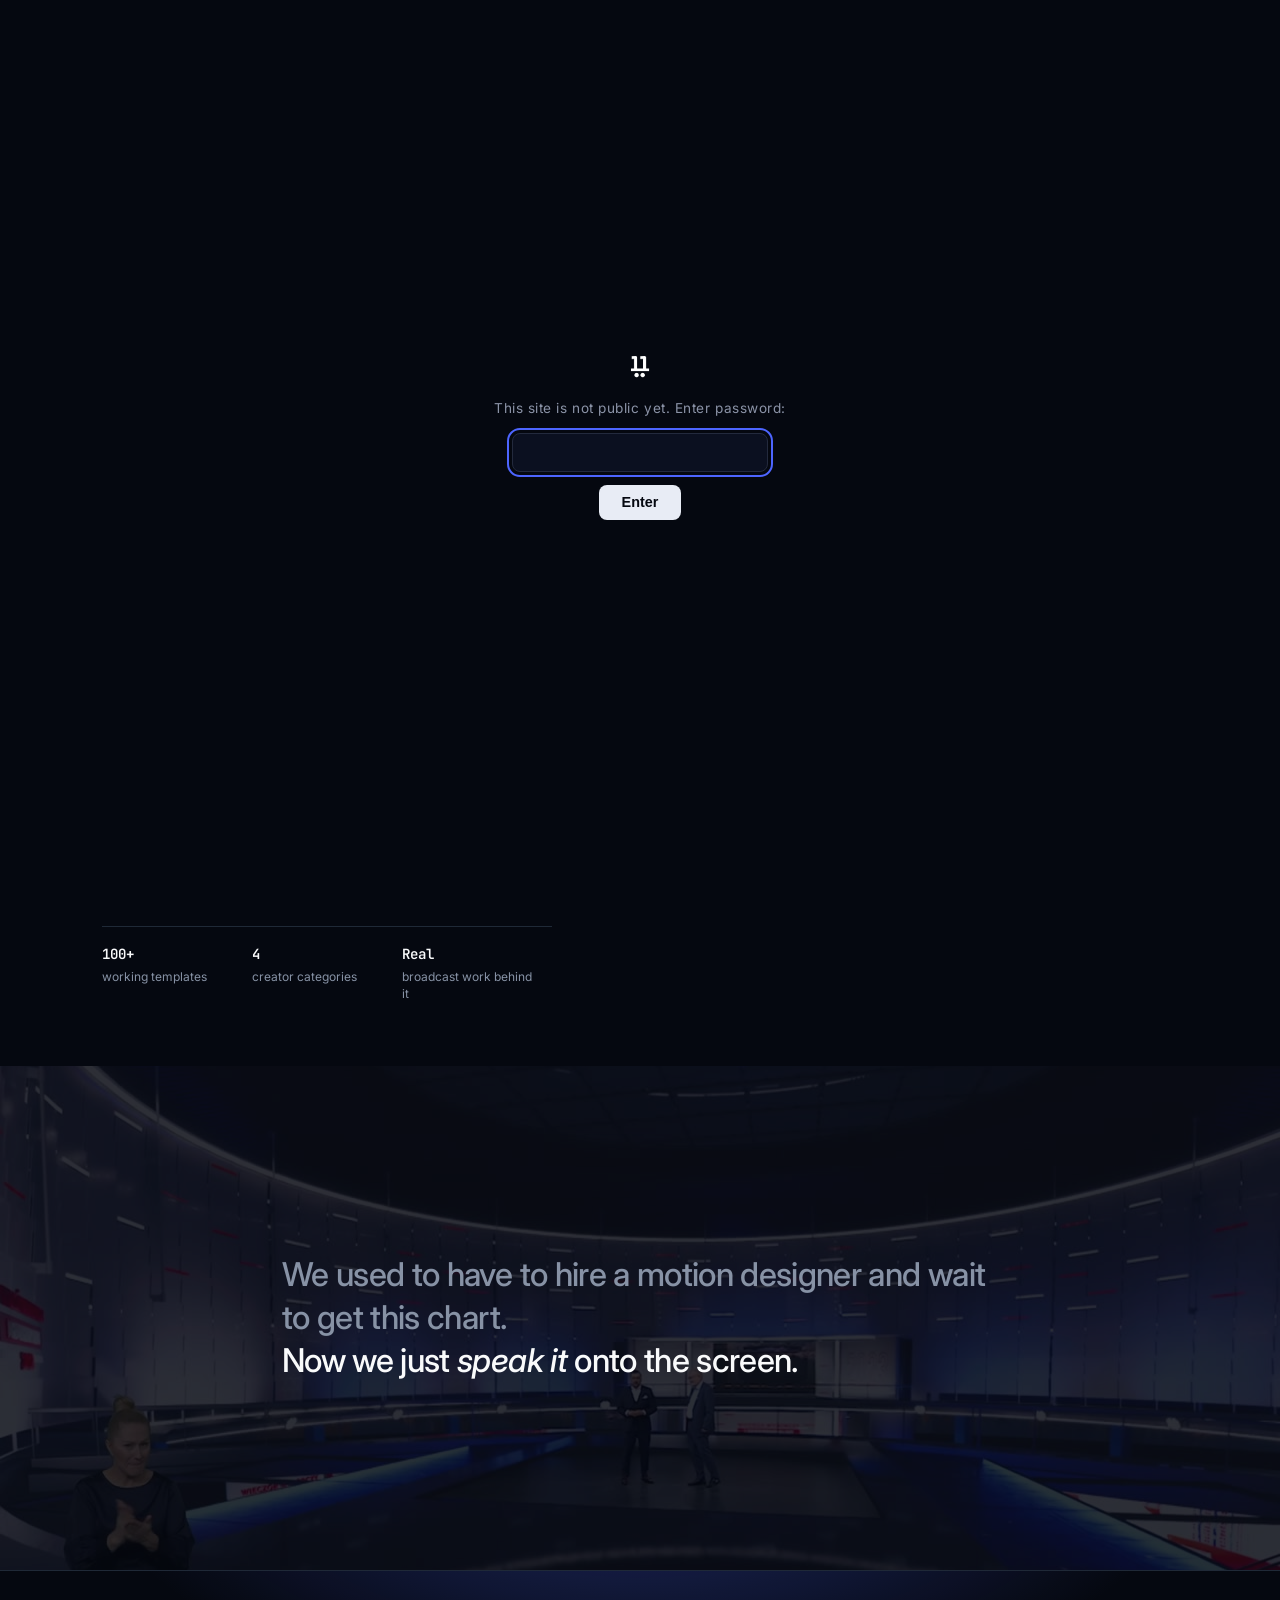
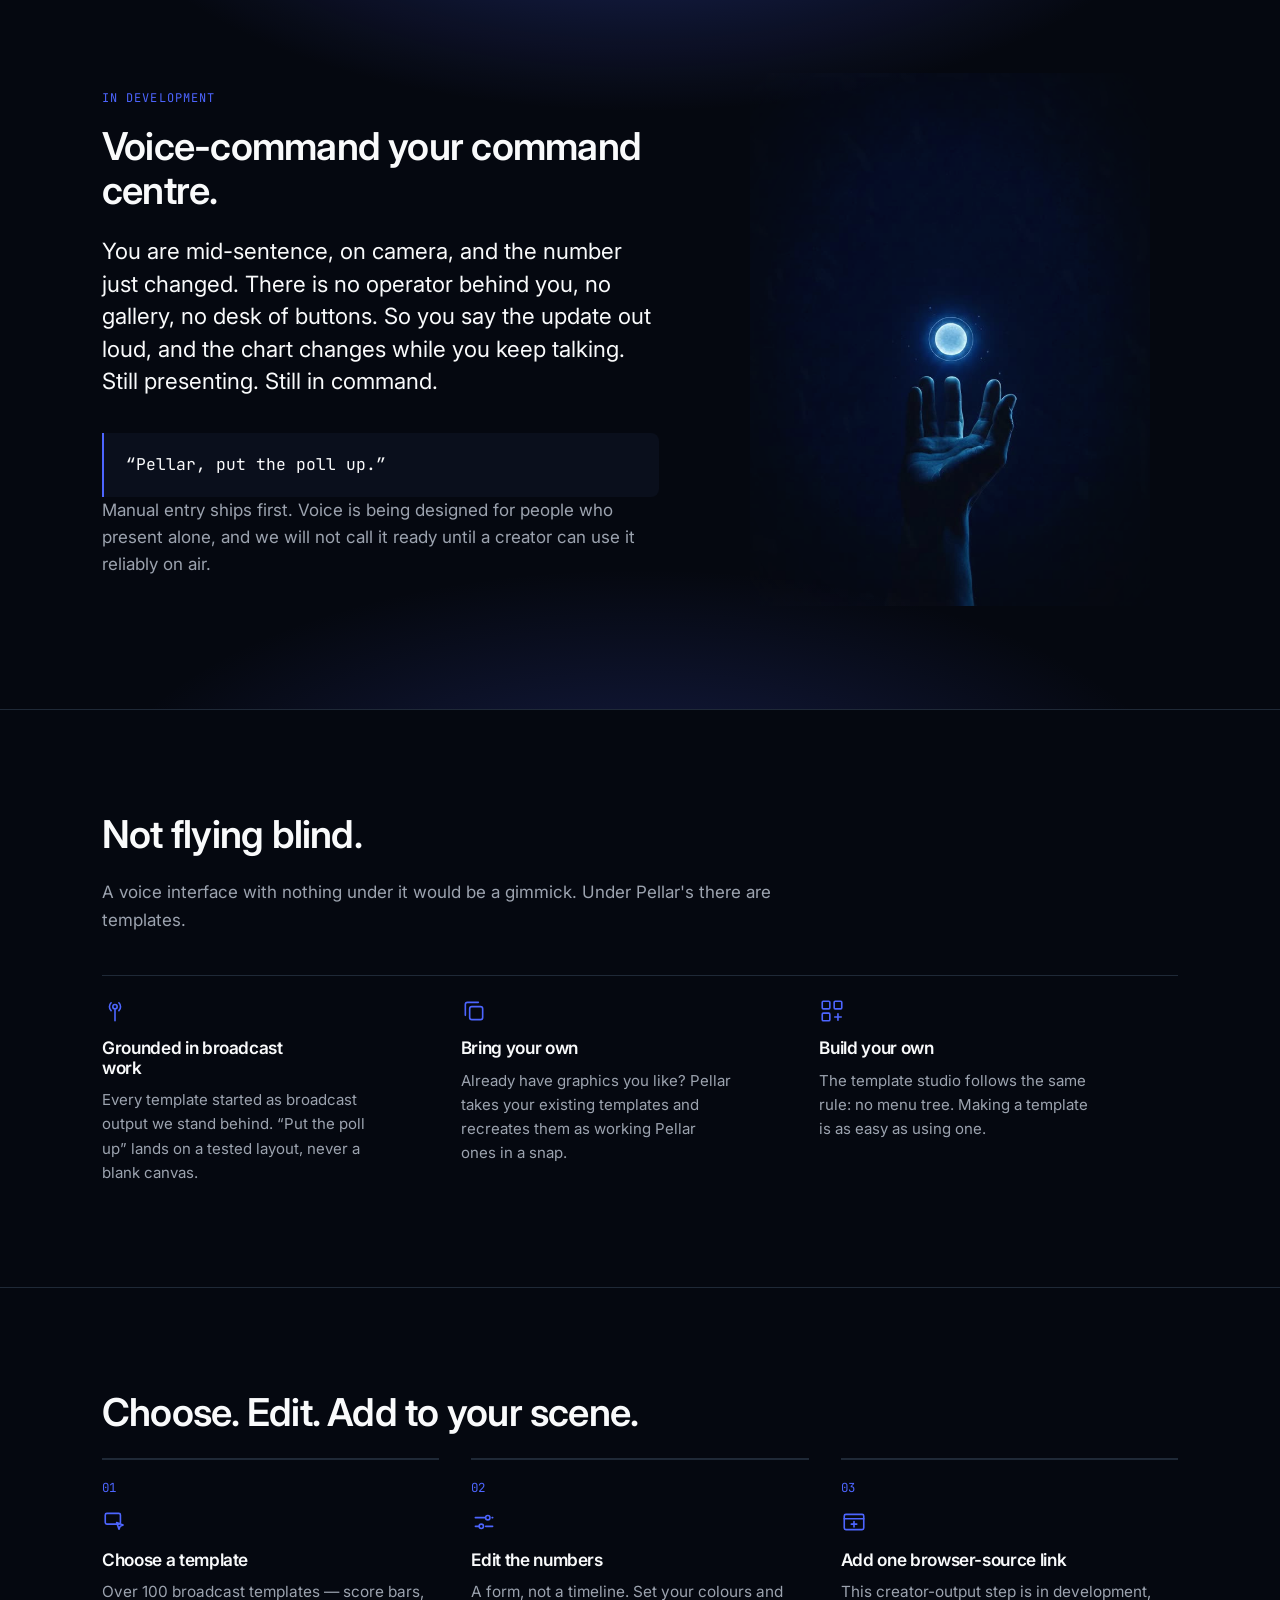
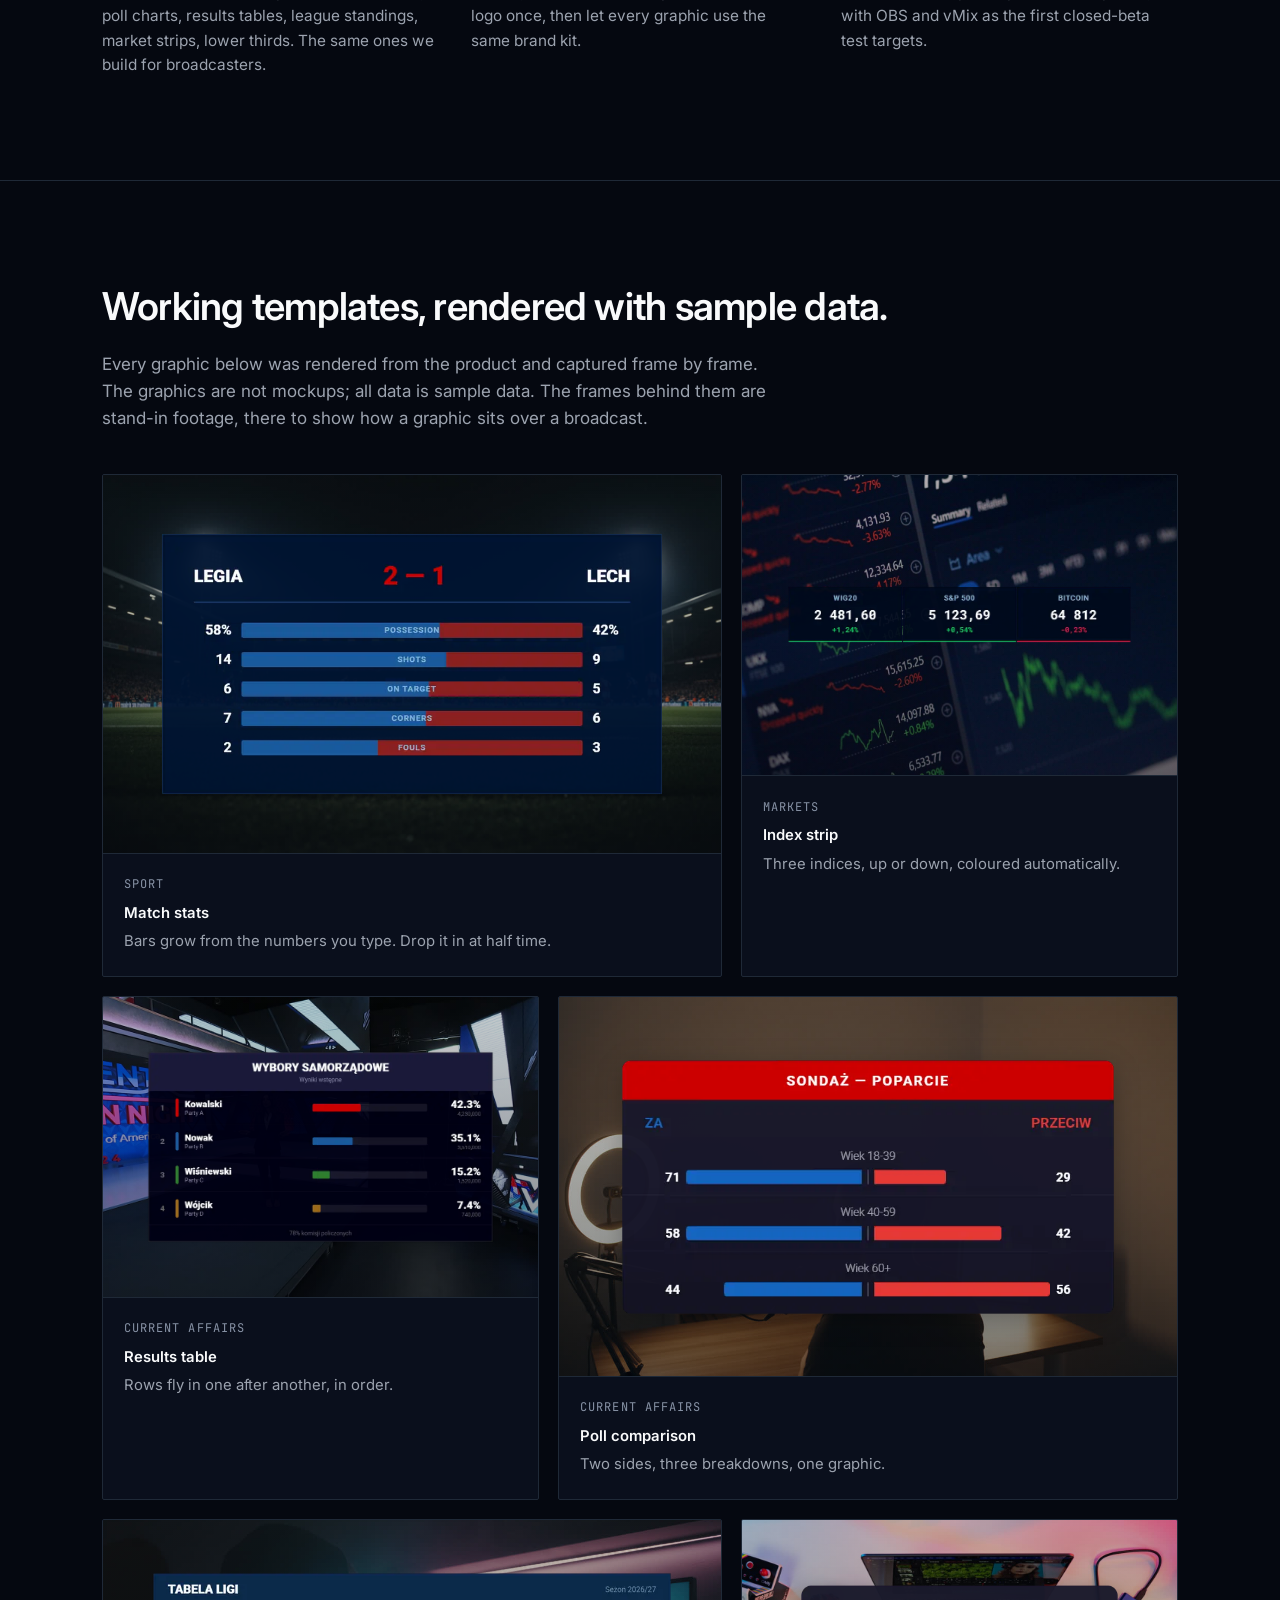
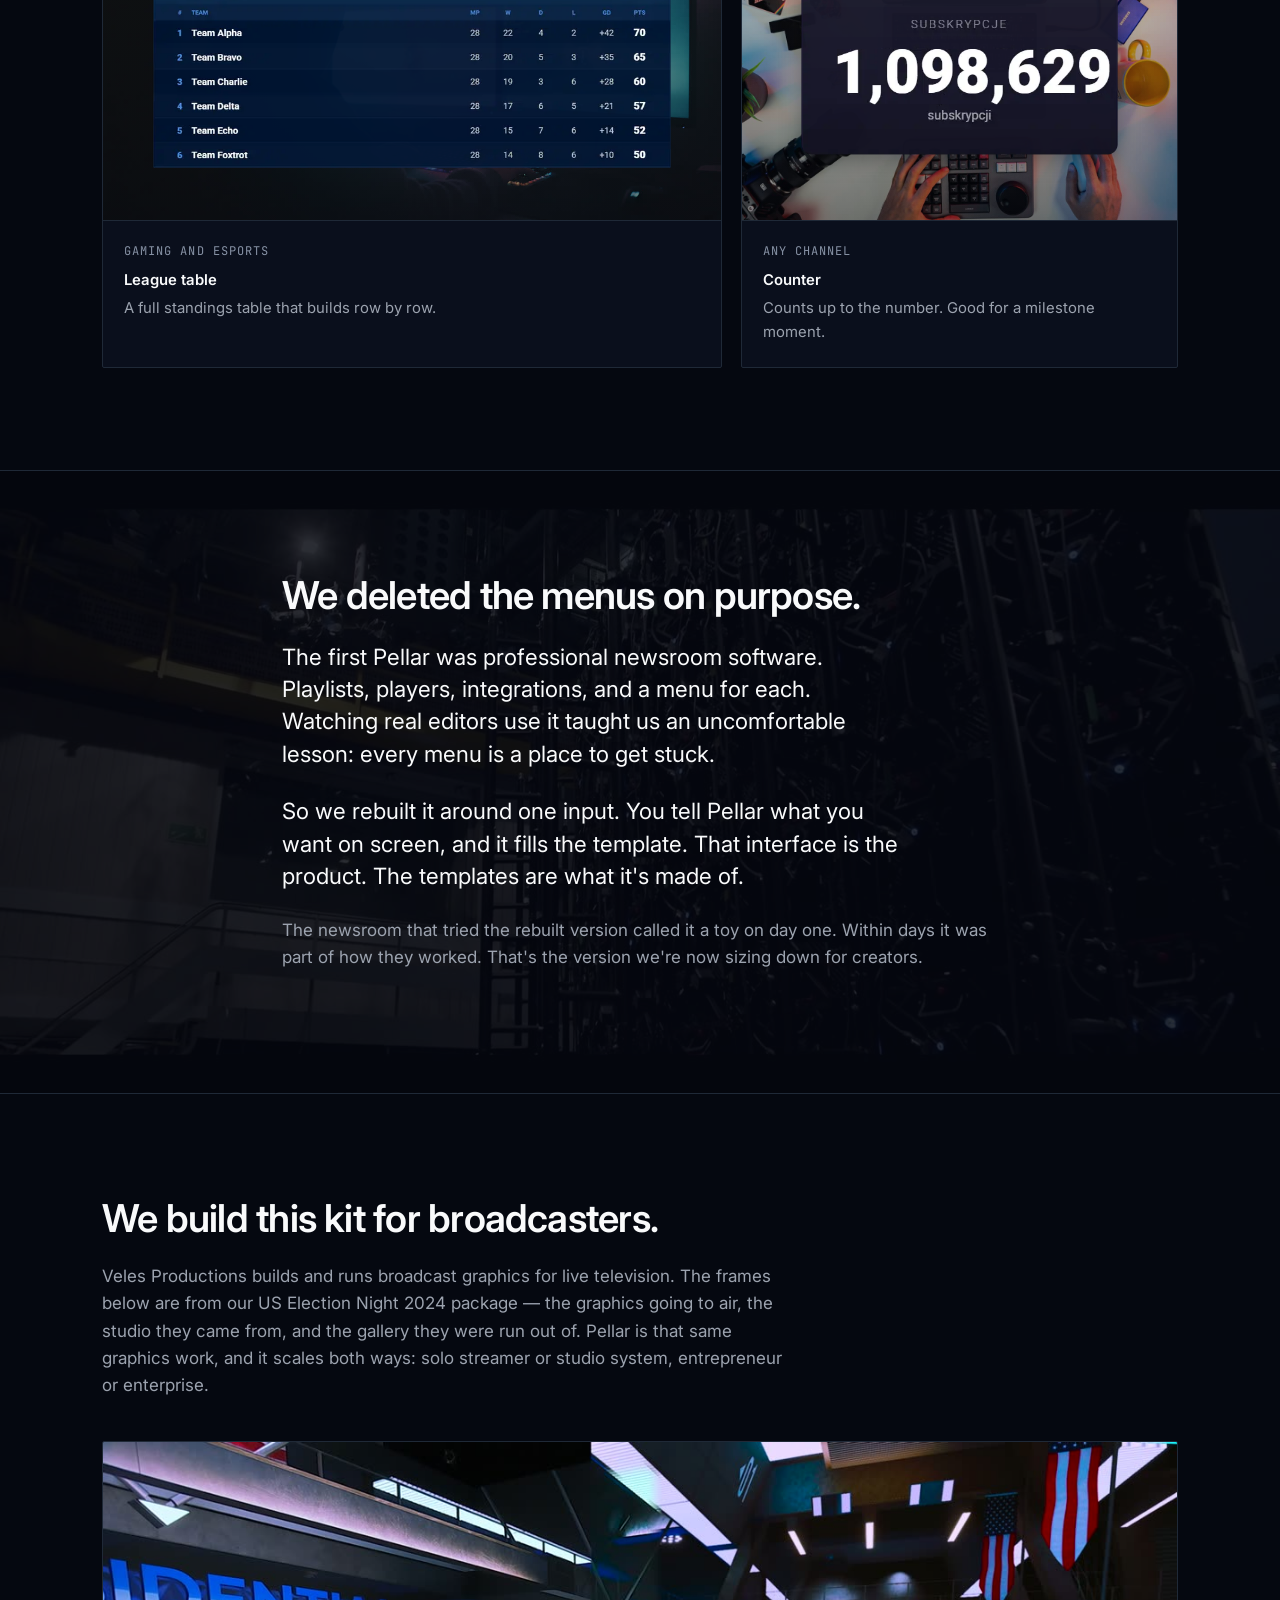
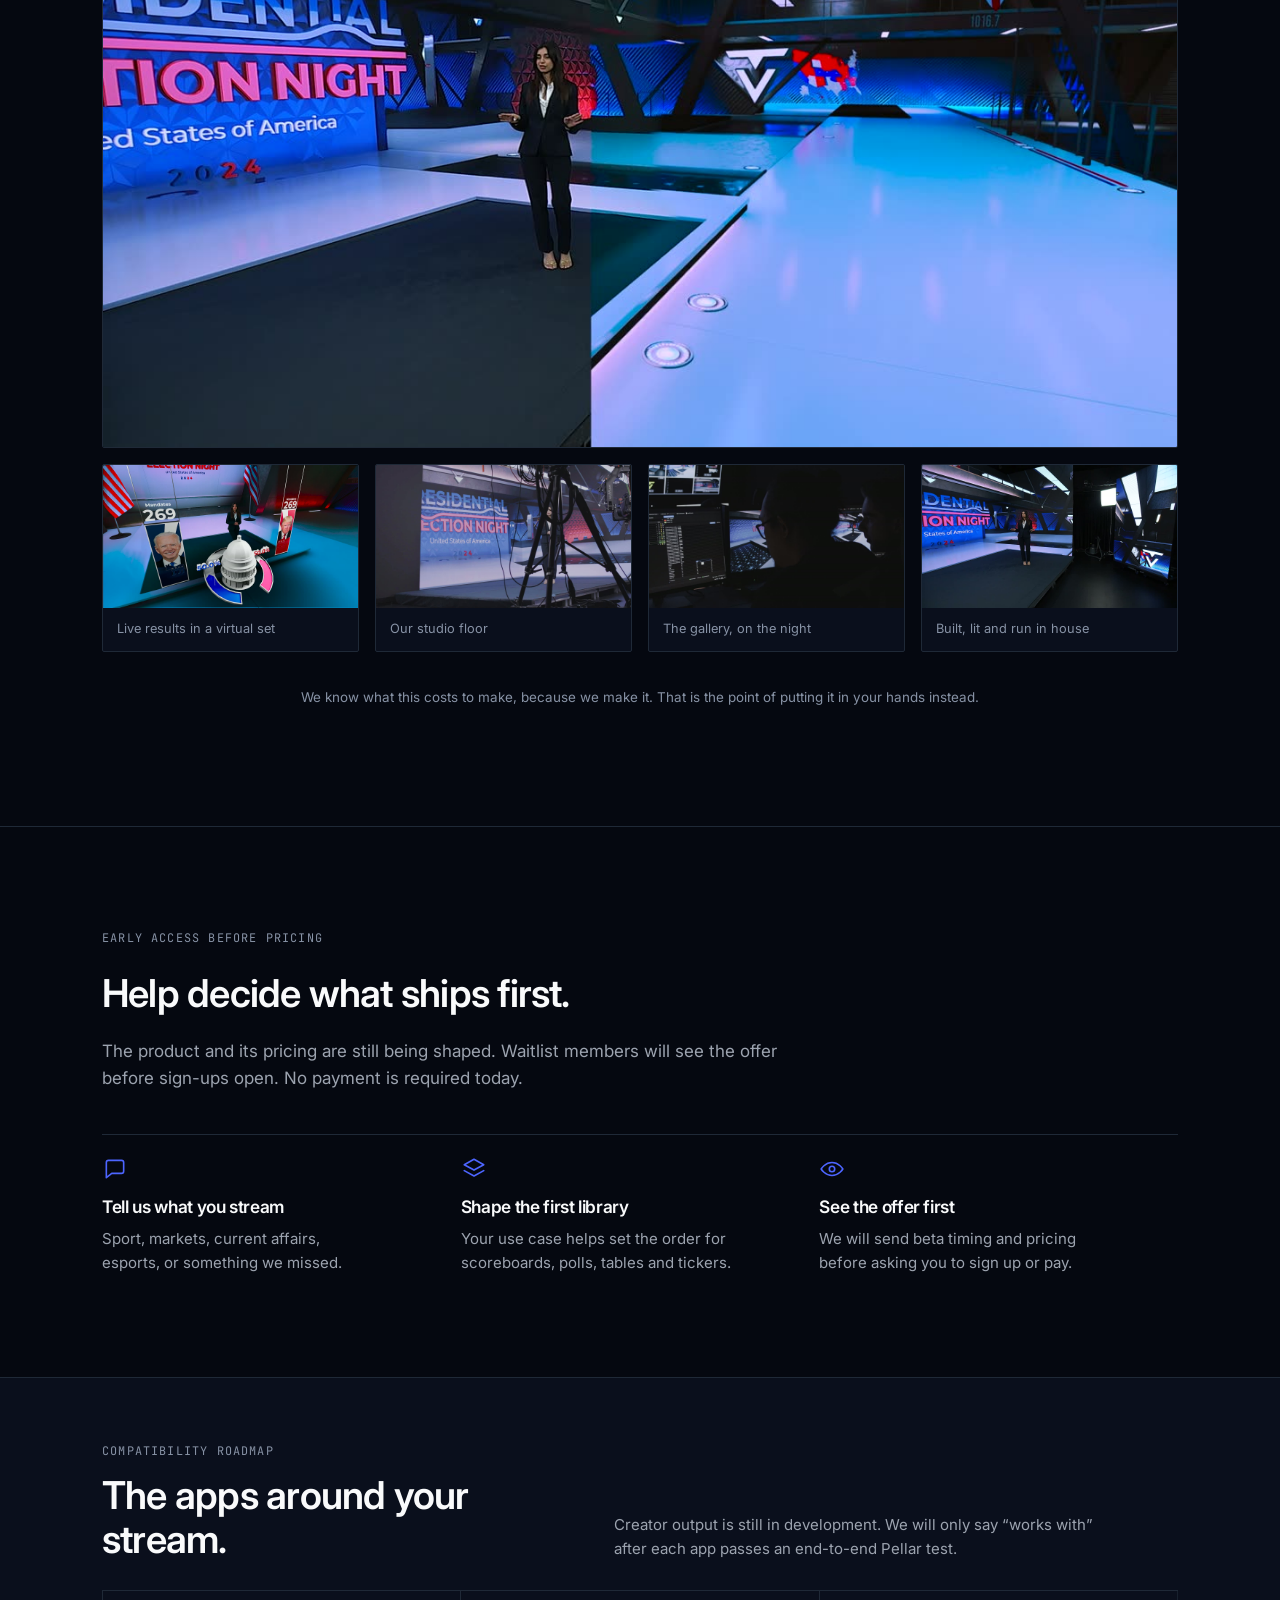
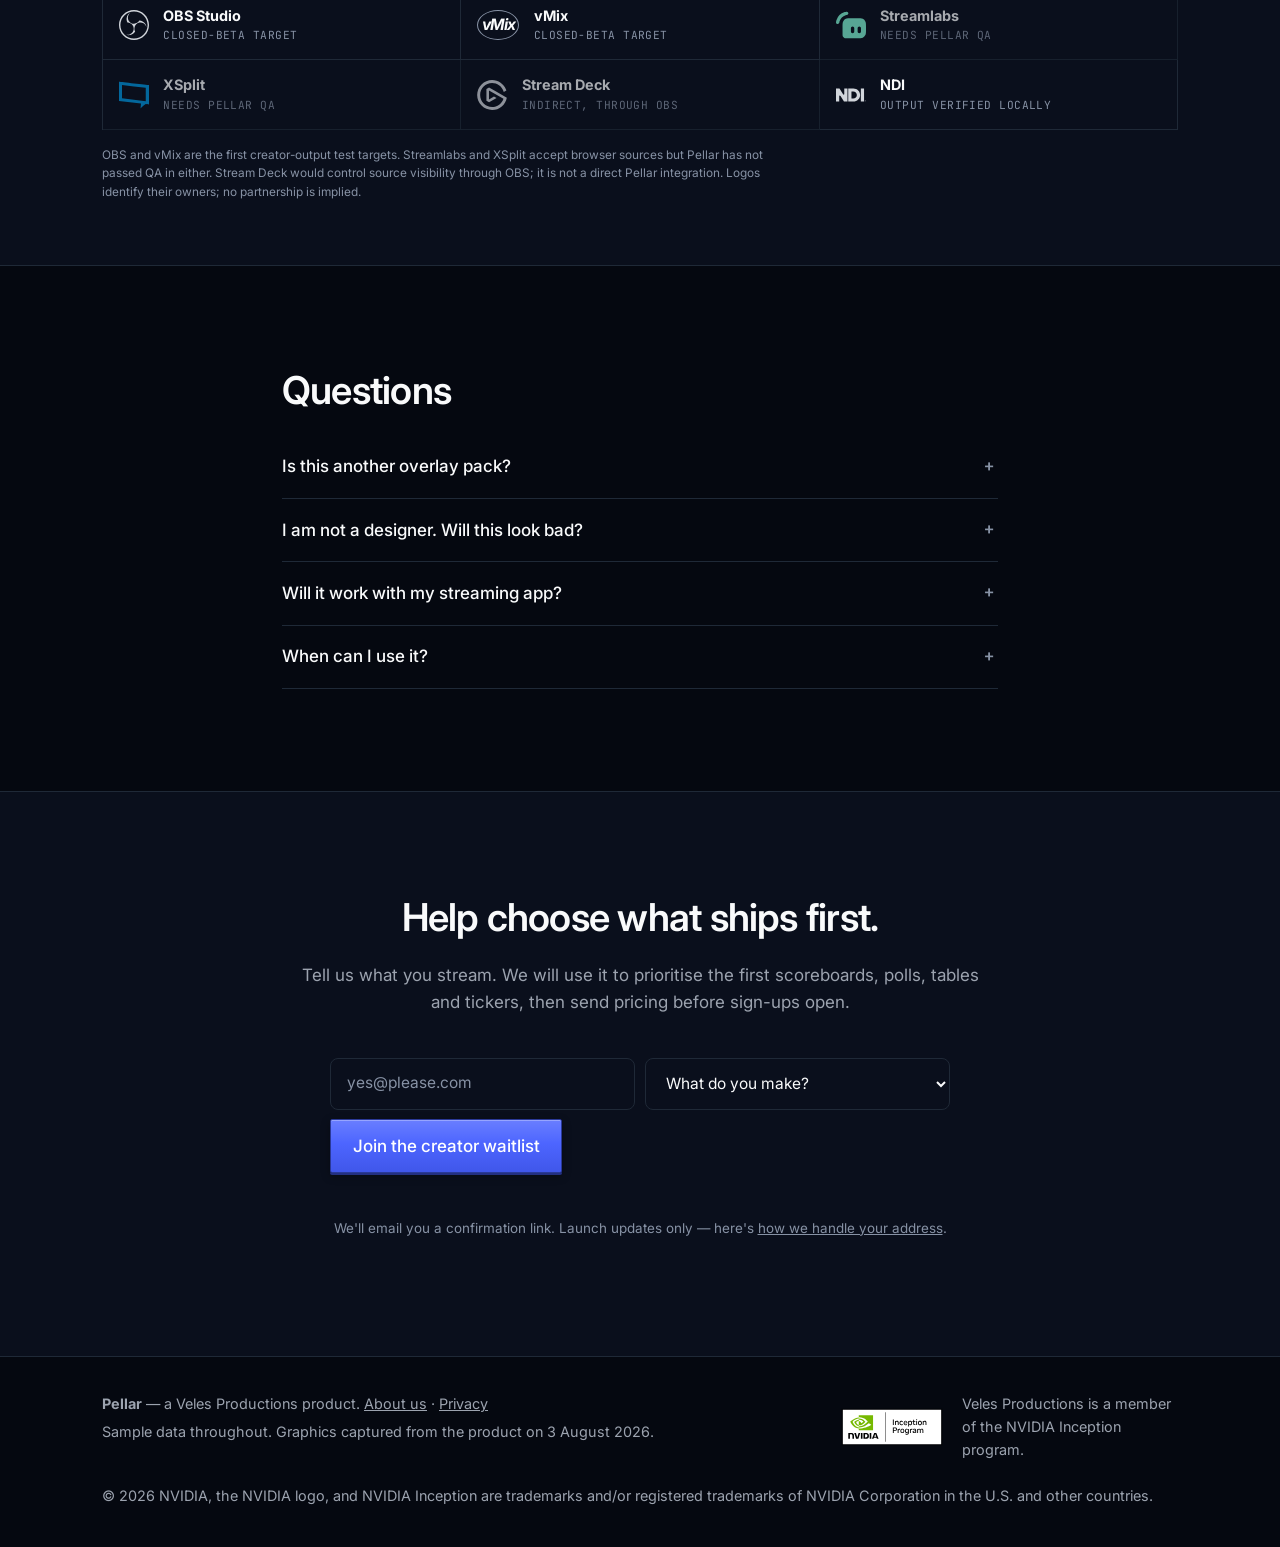
==== commit 1013faf9: "Waitlist double opt-in: consent copy, privacy notice, confirmed page Form now feeds the n8n double-o" ====
--- a/index.html
+++ b/index.html
@@ -92,6 +92,7 @@
         <button class="btn btn-primary" type="submit">Join the creator waitlist</button>
         <p class="signup-msg" role="status" aria-live="polite"></p>
       </form>
+      <p class="micro">We'll email you a confirmation link. Launch updates only — here's <a href="privacy.html">how we handle your address</a>.</p>
       <p class="micro">Still in build. Nothing to buy today. We will show pricing before sign-ups open.</p>
 
       <ul class="hero-proof" aria-label="Product proof">
@@ -443,6 +444,7 @@
       <button class="btn btn-primary" type="submit">Join the creator waitlist</button>
       <p class="signup-msg" role="status" aria-live="polite"></p>
     </form>
+    <p class="micro">We'll email you a confirmation link. Launch updates only — here's <a href="privacy.html">how we handle your address</a>.</p>
   </div>
 </section>
 
@@ -451,7 +453,7 @@
 <footer class="foot">
   <div class="wrap foot-in">
     <div class="foot-brand">
-      <p><strong>Pellar</strong> — a Veles Productions product. <a href="about.html">About us</a></p>
+      <p><strong>Pellar</strong> — a Veles Productions product. <a href="about.html">About us</a> · <a href="privacy.html">Privacy</a></p>
       <p class="micro">Sample data throughout. Graphics captured from the product on 3 August 2026.</p>
     </div>
     <div class="foot-nvidia">
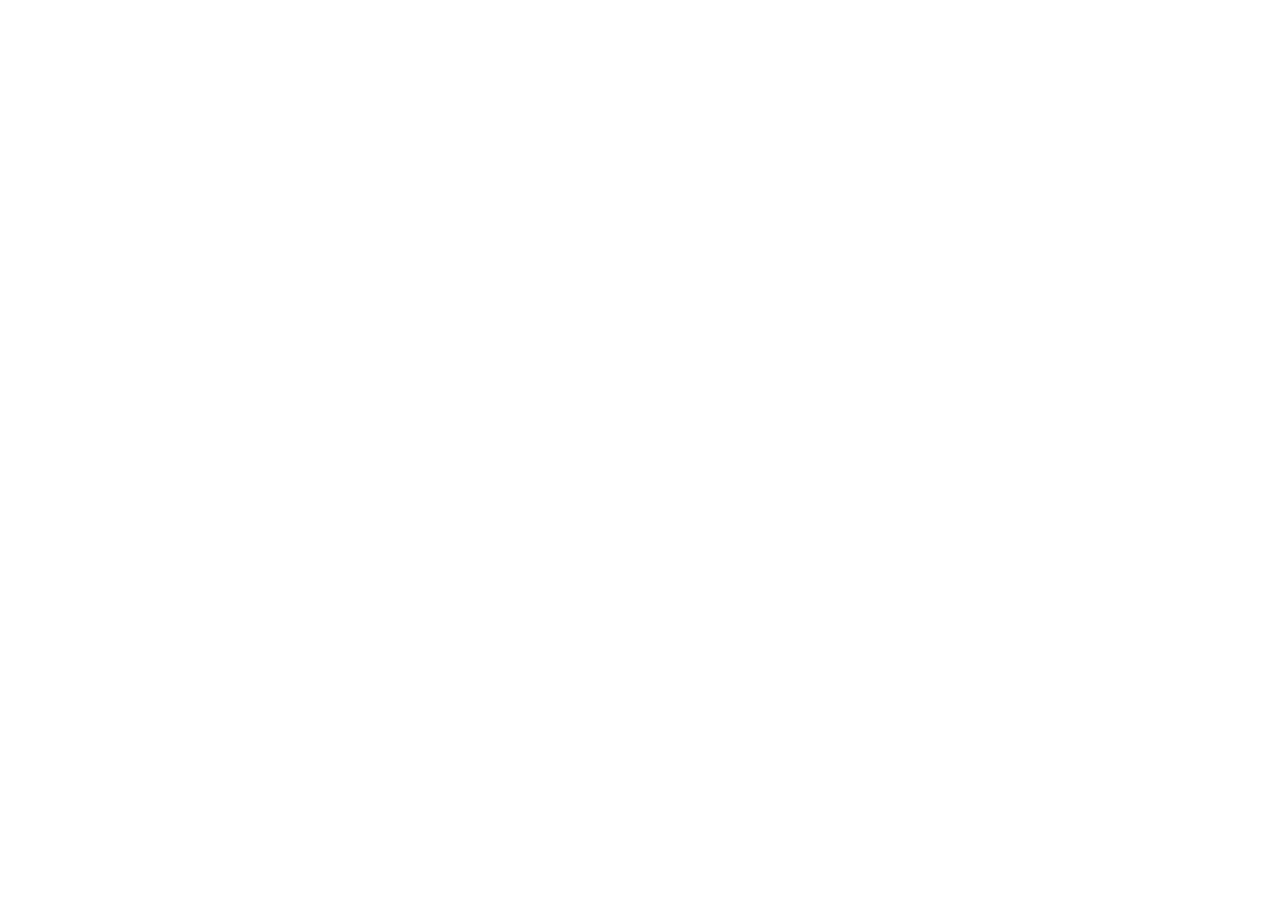
==== commit 16af3bf0: "Promote v3 to the live homepage; fix the access gate over https index.html is now the v3 sales page " ====
--- a/index.html
+++ b/index.html
@@ -1,37 +1,44 @@
-<!DOCTYPE html>
-<html lang="en" class="dark">
+<!doctype html>
+<html lang="en">
 <head>
-<meta charset="UTF-8">
-<meta name="viewport" content="width=device-width, initial-scale=1">
-<title>Pellar — broadcast graphics for one-person streams</title>
-<meta name="description" content="Pellar is building animated broadcast graphics for creators who run the whole show themselves. Join the creator waitlist.">
-<meta property="og:title" content="Pellar — broadcast graphics for one-person streams">
-<meta property="og:description" content="Make live scores, polls, market moves and standings look like television.">
-<meta property="og:type" content="website">
-<meta property="og:image" content="assets/graphics/affairs-election.png">
-<meta name="twitter:card" content="summary_large_image">
-<meta name="theme-color" content="#050810">
-<link rel="icon" href="assets/pellar-icon.png">
-<link rel="preconnect" href="https://fonts.googleapis.com">
-<link rel="preconnect" href="https://fonts.gstatic.com" crossorigin>
-<link href="https://fonts.googleapis.com/css2?family=Inter:wght@400;500;600;700&family=JetBrains+Mono:wght@400;600&display=swap" rel="stylesheet">
-<link rel="stylesheet" href="styles.css?v=20260810g">
+  <meta charset="utf-8">
+  <meta name="viewport" content="width=device-width, initial-scale=1">
+  <meta name="description" content="Pellar turns spoken updates into animated broadcast graphics for live creators.">
+  <title>Pellar - say it, put it on screen</title>
+  <link rel="icon" href="assets/pellar-icon.png">
+  <link rel="preconnect" href="https://fonts.googleapis.com">
+  <link rel="preconnect" href="https://fonts.gstatic.com" crossorigin>
+  <link href="https://fonts.googleapis.com/css2?family=IBM+Plex+Mono:wght@400;500&family=Sora:wght@400;500;600;700&display=swap" rel="stylesheet">
+  <link rel="stylesheet" href="sales-page-v3.css">
+  <link rel="stylesheet" href="sales-page-v3-overrides.css">
+  <meta name="theme-color" content="#06080c">
+  <meta property="og:title" content="Pellar - broadcast graphics for one-person streams">
+  <meta property="og:description" content="Say a live update out loud; Pellar puts the animated broadcast graphic on screen. Scores, polls, standings, market moves.">
+  <meta property="og:type" content="website">
+  <meta property="og:image" content="assets/graphics/affairs-election.png">
+  <meta name="twitter:card" content="summary_large_image">
 </head>
 <body>
-
-<!-- Pre-launch access gate. Client-side only — remove this block to go public. -->
-<div id="gate" style="position:fixed;inset:0;z-index:99999;background:#050810;display:flex;align-items:center;justify-content:center;flex-direction:column;gap:1.2rem;font-family:'Inter',sans-serif;">
+<!-- Pre-launch access gate. Client-side only - remove this block to go public. -->
+<div id="gate" style="position:fixed;inset:0;z-index:99999;background:#06080c;display:flex;align-items:center;justify-content:center;flex-direction:column;gap:1.2rem;font-family:'Sora',system-ui,sans-serif;">
   <img src="assets/pellar-icon.png" alt="" width="44" height="44">
   <form id="gate-form" style="display:flex;flex-direction:column;gap:.8rem;align-items:center;">
-    <label for="gate-pw" style="color:#8b93a7;font-size:.85rem;letter-spacing:.04em;">This site is not public yet. Enter password:</label>
+    <label for="gate-pw" style="color:#9ba4b4;font-size:.85rem;letter-spacing:.04em;">This site is not public yet. Enter password:</label>
     <input id="gate-pw" type="password" autocomplete="off" autofocus
-      style="background:#0b1020;border:1px solid #232a3d;border-radius:8px;color:#e8ecf5;padding:.6rem .9rem;font-size:1rem;width:16rem;text-align:center;">
-    <button type="submit" style="background:#e8ecf5;color:#050810;border:0;border-radius:8px;padding:.6rem 1.4rem;font-size:.9rem;font-weight:600;cursor:pointer;">Enter</button>
+      style="background:#0b1020;border:1px solid #2a303b;border-radius:8px;color:#f0f2f6;padding:.6rem .9rem;font-size:1rem;width:16rem;text-align:center;">
+    <button type="submit" style="background:#f0f2f6;color:#06080c;border:0;border-radius:8px;padding:.6rem 1.4rem;font-size:.9rem;font-weight:600;cursor:pointer;">Enter</button>
     <p id="gate-err" style="color:#ff6b6b;font-size:.8rem;min-height:1em;margin:0;"></p>
   </form>
 </div>
 <script>
 (function(){
+  // crypto.subtle is only exposed on a secure origin. GitHub Pages served this
+  // domain over http by default, so the hash threw and no password ever worked.
+  // Force https (localhost stays http for local testing - it is a secure origin).
+  var h=location.hostname;
+  if(location.protocol!=="https:"&&h!=="localhost"&&h!=="127.0.0.1"){
+    location.replace(location.href.replace(/^http:/,"https:"));return;
+  }
   var HASH="2a0b7dfc579f43cb0519ef1c34f2ccab7cc46a3b045692117898adbcd0ee0daa";
   var KEY="pellar-gate";
   function unlock(){var g=document.getElementById("gate");if(g)g.remove();document.documentElement.style.overflow="";}
@@ -41,433 +48,149 @@
   document.getElementById("gate-form").addEventListener("submit",async function(e){
     e.preventDefault();
     var v=document.getElementById("gate-pw").value;
-    if(await sha256(v)===HASH){localStorage.setItem(KEY,HASH);unlock();}
-    else{document.getElementById("gate-err").textContent="Wrong password.";}
+    try{
+      if(await sha256(v)===HASH){localStorage.setItem(KEY,HASH);unlock();}
+      else{document.getElementById("gate-err").textContent="Wrong password.";}
+    }catch(err){
+      document.getElementById("gate-err").textContent="This page needs a secure (https) connection.";
+    }
   });
 })();
 </script>
 
-<a class="skip" href="#main">Skip to content</a>
+  <a class="skip" href="#main">Skip to content</a>
+  <header class="nav">
+    <a class="brand" href="#top" aria-label="Pellar home"><img src="assets/pellar-icon.png" alt="" width="30" height="30"><span>Pellar</span></a>
+    <nav aria-label="Page sections"><a href="#voice-flow">Voice</a><a href="#templates">Templates</a><a href="#proof">Built by broadcasters</a></nav>
+    <button class="lightswitch" type="button" data-theme-toggle role="switch" aria-checked="false" aria-label="Light theme"><span class="sw-plate"><span class="sw-rocker"></span><span class="sw-led"></span></span></button>
+    <a class="key key-small" href="#access"><span>Join early access</span><i aria-hidden="true"></i></a>
+  </header>
 
-<header class="nav" id="nav">
-  <div class="wrap nav-in">
-    <a class="brand" href="#top" aria-label="Pellar home">
-      <img src="assets/pellar-icon.png" alt="" width="28" height="28">
-      <span>Pellar</span>
-    </a>
-    <nav class="nav-links" aria-label="Sections">
-      <a href="#voice">Voice</a>
-      <a href="#how">How it works</a>
-      <a href="#graphics">Graphics</a>
-      <a href="#early-access">Early access</a>
-      <a href="#questions">Questions</a>
-      <a href="about.html">About</a>
-    </nav>
-    <div class="nav-right">
-      <button class="theme-btn" id="theme" type="button" aria-label="Switch colour theme">
-        <span aria-hidden="true">◐</span>
-      </button>
-      <a class="btn btn-primary btn-sm" href="#waitlist">Join the creator waitlist</a>
+  <main id="main">
+    <section class="hero" id="top">
+      <div class="hero-copy">
+        <p class="signal-label"><i></i> Voice control is live</p>
+        <h1>Say it.<br><span>Put it on screen.</span></h1>
+        <p class="hero-lede">Pellar turns a spoken update into an animated broadcast graphic. Scores, polls, standings and market moves, while you stay live and keep talking.</p>
+        <div class="hero-actions"><a class="key" href="#voice-flow"><span>See the voice workflow</span><i aria-hidden="true"></i></a><a class="plain-link" href="#templates">Explore templates <b aria-hidden="true">v</b></a></div>
+        <dl class="status-rail">
+          <div><dt>Voice command</dt><dd><i class="green"></i> Live</dd></div>
+          <div><dt>Animated templates</dt><dd><i class="green"></i> Working</dd></div>
+          <div><dt>Creator edition</dt><dd><i class="amber"></i> Early access</dd></div>
+        </dl>
+      </div>
+
+      <div class="hero-machine" aria-label="Pellar voice command changing a live poll graphic">
+        <div class="machine-top"><span>PELLAR / LIVE SCENE</span><span class="timecode">00:42:17:08</span></div>
+        <div class="scene">
+          <img class="scene-bg" src="assets/backplates/homestudio.jpg" alt="" aria-hidden="true">
+          <div class="scene-vignette"></div>
+          <span class="on-air"><i></i> On air</span>
+          <img class="scene-graphic" src="assets/graphics/affairs-poll.webp" data-still="assets/graphics/affairs-poll.png" alt="Animated poll comparison graphic">
+          <span class="sample">Sample data</span>
+        </div>
+        <div class="voice-console">
+          <div class="voice-orb" aria-hidden="true"><span></span></div>
+          <div class="voice-readout"><small>Heard</small><strong data-command>"Put the poll up."</strong><div class="wave" aria-hidden="true"><i></i><i></i><i></i><i></i><i></i><i></i><i></i><i></i><i></i><i></i><i></i><i></i></div></div>
+          <div class="commit-state"><small>Intent</small><strong>SHOW_GRAPHIC</strong><span><i></i> Sent</span></div>
+        </div>
+      </div>
+    </section>
+
+    <section class="studio-scrub" id="studio" aria-label="Studio and control room footage">
+      <video class="studio-scrub-video" data-scrub-video muted playsinline preload="metadata" poster="assets/backplates/elections-studio-wide.jpg">
+        <source src="assets/video/elections-studio-loop.mp4" type="video/mp4">
+      </video>
+      <div class="studio-scrub-fade" aria-hidden="true"></div>
+      <div class="studio-scrub-copy">
+        <p class="index">01 / Control room proof</p>
+        <h2>Built for live rooms.<br>Now usable by one creator.</h2>
+        <p>Pellar borrows the logic of a broadcast control room: a cue comes in, the right graphic is selected, and the output goes on screen without stopping the show.</p>
+        <div class="icp-band" aria-label="Candidate ICP users">
+          <span>SPORT</span>
+          <span>MARKETS</span>
+          <span>CURRENT AFFAIRS</span>
+          <span>ESPORTS</span>
+        </div>
+      </div>
+    </section>
+
+    <section class="voice-flow" id="voice-flow">
+      <div class="section-intro"><p class="index">01 / Voice workflow</p><h2>One sentence.<br>Four systems move.</h2><p>Pellar listens for the update, reads the values, chooses the right working template and sends it to the live scene.</p></div>
+      <div class="flow-board">
+        <article><span class="flow-index">01</span><svg viewBox="0 0 24 24" aria-hidden="true"><path d="M12 3a3 3 0 0 0-3 3v6a3 3 0 0 0 6 0V6a3 3 0 0 0-3-3Z"/><path d="M5 11a7 7 0 0 0 14 0M12 18v3M9 21h6"/></svg><small>Voice</small><strong>"Put the poll up."</strong><div class="mini-wave"><i></i><i></i><i></i><i></i></div></article>
+        <article><span class="flow-index">02</span><svg viewBox="0 0 24 24" aria-hidden="true"><path d="m4 7 8-4 8 4-8 4-8-4Z"/><path d="m4 12 8 4 8-4M4 17l8 4 8-4"/></svg><small>Understand</small><strong>Poll / show now</strong><div class="token-row"><span>52%</span><span>48%</span></div></article>
+        <article><span class="flow-index">03</span><svg viewBox="0 0 24 24" aria-hidden="true"><rect x="3" y="4" width="18" height="16" rx="1"/><path d="M7 15v-4M12 15V8M17 15v-2"/></svg><small>Template</small><strong>Poll comparison 04</strong><div class="mini-bars"><i></i><i></i></div></article>
+        <article class="flow-live"><span class="flow-index">04</span><svg viewBox="0 0 24 24" aria-hidden="true"><rect x="2" y="4" width="20" height="15" rx="1"/><path d="m9 9 6 3-6 3v-6ZM8 22h8"/></svg><small>Scene</small><strong>Graphic on air</strong><div class="tiny-live"><i></i> LIVE 00:42</div></article>
+      </div>
+    </section>
+
+    <section class="templates" id="templates">
+      <div class="section-intro"><p class="index">02 / Working templates</p><h2>Broadcast graphics.<br>No blank canvas.</h2><p>You choose the format. Pellar keeps the type, spacing and motion intact while the live data changes.</p></div>
+      <div class="template-console">
+        <div class="template-menu" role="tablist" aria-label="Graphic categories">
+          <button id="tpl-tab-sport" class="active" type="button" role="tab" aria-selected="true" aria-controls="tpl-panel" tabindex="0" data-template="sport"><span>01</span> Sport <i></i></button>
+          <button id="tpl-tab-markets" type="button" role="tab" aria-selected="false" aria-controls="tpl-panel" tabindex="-1" data-template="markets"><span>02</span> Markets <i></i></button>
+          <button id="tpl-tab-affairs" type="button" role="tab" aria-selected="false" aria-controls="tpl-panel" tabindex="-1" data-template="affairs"><span>03</span> Current affairs <i></i></button>
+          <button id="tpl-tab-esports" type="button" role="tab" aria-selected="false" aria-controls="tpl-panel" tabindex="-1" data-template="esports"><span>04</span> Esports <i></i></button>
+        </div>
+        <div class="template-stage" id="tpl-panel" role="tabpanel" tabindex="0" aria-labelledby="tpl-tab-sport">
+          <div class="stage-meta"><span data-stage-label>Sport / Match stats</span><span>Output preview</span></div>
+          <img class="stage-plate" data-stage-plate src="assets/backplates/stadium.jpg" alt="" aria-hidden="true">
+          <div class="stage-vignette"></div>
+          <img class="stage-output" data-stage-output src="assets/graphics/sport-matchstats-alpha.webp" data-still="assets/graphics/sport-matchstats.png" alt="Animated match statistics template">
+          <div class="stage-command"><small>Try saying</small><strong data-stage-command>"Show the match stats."</strong></div>
+          <div class="stage-corners" aria-hidden="true"></div>
+        </div>
+        <div class="template-controls" aria-hidden="true"><span>PREVIEW</span><div class="fader"><i></i></div><span>OUTPUT / 1080P</span><b></b><b></b></div>
+      </div>
+    </section>
+
+    <section class="voice-proof">
+      <div class="orb-film">
+        <video data-scrub-video data-scrub-band=".14" muted playsinline preload="auto" poster="assets/art/orb-poll-poster.jpg" aria-label="A hand and glowing orb projecting a poll graphic"><source src="assets/video/orb-poll.mp4" type="video/mp4"></video>
+        <span>Live feature / captured concept sequence</span>
+      </div>
+      <div class="voice-proof-copy"><p class="index">03 / Hands stay free</p><h2>Keep presenting.<br>Pellar takes the cue.</h2><p>Voice is built for the moment when you cannot stop the show to open a menu. Speak the change. Pellar updates the graphic while you stay with your audience.</p><blockquote>"Pellar, show the latest standings."</blockquote><ul><li><i></i> Voice command live now</li><li><i></i> Manual control remains available</li></ul></div>
+    </section>
+
+    <section class="use-cases">
+      <div class="use-title"><p class="index">04 / One operator</p><h2>Built for the person running the whole show.</h2></div>
+      <div class="use-grid">
+        <article><span>SPORT</span><div class="use-plate"><img class="use-bg" src="assets/backplates/stadium.jpg" alt="" aria-hidden="true" loading="lazy"><span class="use-vignette" aria-hidden="true"></span><img class="use-anim" src="assets/graphics/sport-matchstats-alpha.webp" data-still="assets/graphics/sport-matchstats.png" alt="Animated match-stats graphic" loading="lazy" decoding="async"></div><h3>Scores move fast.</h3><p>Bring up match stats, standings and score changes while the moment is still live.</p></article>
+        <article><span>MARKETS</span><div class="use-plate"><img class="use-bg" src="assets/backplates/markets.jpg" alt="" aria-hidden="true" loading="lazy"><span class="use-vignette" aria-hidden="true"></span><img class="use-anim" src="assets/graphics/markets-bar-alpha.webp" data-still="assets/graphics/markets-bar.png" alt="Animated market index graphic" loading="lazy" decoding="async"></div><h3>Numbers are the story.</h3><p>Put an index, price move or comparison on screen without breaking your explanation.</p></article>
+        <article><span>CURRENT AFFAIRS</span><div class="use-plate"><img class="use-bg" src="assets/backplates/homestudio.jpg" alt="" aria-hidden="true" loading="lazy"><span class="use-vignette" aria-hidden="true"></span><img class="use-anim" src="assets/graphics/affairs-election-alpha.webp" data-still="assets/graphics/affairs-election.png" alt="Animated election-results graphic" loading="lazy" decoding="async"></div><h3>The result just landed.</h3><p>Turn a poll, election result or live count into a readable graphic in the same conversation.</p></article>
+        <article><span>ESPORTS</span><div class="use-plate"><img class="use-bg" src="assets/backplates/gaming.jpg" alt="" aria-hidden="true" loading="lazy"><span class="use-vignette" aria-hidden="true"></span><img class="use-anim" src="assets/graphics/esports-standings-alpha.webp" data-still="assets/graphics/esports-standings.png" alt="Animated esports standings graphic" loading="lazy" decoding="async"></div><h3>The table changed.</h3><p>Update rounds and standings without handing control of the stream to somebody else.</p></article>
+      </div>
+    </section>
+
+    <section class="proof" id="proof">
+      <div class="proof-media"><video muted loop playsinline controls poster="assets/proof/election-studio-poster.jpg"><source src="assets/video/veles-reel.mp4" type="video/mp4"></video><span>Veles Productions / Broadcast work</span></div>
+      <div class="proof-copy"><p class="index">05 / Where it comes from</p><h2>Made by people who put graphics on air.</h2><p>Veles Productions builds virtual studios and broadcast graphics for live television. Pellar puts that production logic into a tool one creator can run.</p><div class="proof-stat"><strong>Broadcast craft</strong><span>turned into repeatable templates</span></div><div class="proof-stat"><strong>Working output</strong><span>shown with sample data on this page</span></div></div>
+    </section>
+
+    <section class="access" id="access">
+      <div class="access-copy"><p class="signal-label"><i></i> Early adopter sessions</p><h2>What would you put on screen first?</h2><p>Join the early-access list. Tell us what you stream and we will use it to prioritise the first creator workflows and onboarding guides.</p></div>
+      <form data-preview-form action="https://n8n.moonacle.com/webhook/pellar-waitlist" method="post">
+        <div><label for="v3-email">Email address</label><input id="v3-email" name="email" type="email" placeholder="you@example.com" autocomplete="email" required></div>
+        <div><label for="v3-stream">What do you stream?</label><select id="v3-stream" name="stream"><option>Sport</option><option>Markets and finance</option><option>News and current affairs</option><option>Gaming and esports</option><option>Something else</option></select></div>
+        <button class="key" type="submit"><span>Join early access</span><i aria-hidden="true"></i></button>
+        <p class="form-status" role="status" aria-live="polite"></p>
+        <p class="form-consent">We send a confirmation link first &mdash; nothing else until you click it. Unsubscribe any time. <a href="privacy.html">Privacy notice</a>.</p>
+      </form>
+    </section>
+  </main>
+
+  <footer>
+    <a class="brand" href="#top"><img src="assets/pellar-icon.png" alt="" width="26" height="26"><span>Pellar</span></a>
+    <p>A Veles Productions product</p>
+    <p class="foot-contact"><a href="mailto:pellar@velesproductions.com">pellar@velesproductions.com</a> &middot; <a href="privacy.html">Privacy</a></p>
+    <div class="foot-inception">
+      <img src="assets/nvidia/nvidia-inception-program-badge-rgb-for-screen.svg" alt="NVIDIA Inception Program member" width="120" height="40" loading="lazy">
+      <span>Member of the NVIDIA Inception programme for AI and graphics startups.</span>
     </div>
-  </div>
-</header>
-
-<main id="main">
-
-<!-- ── 1. Hero ─────────────────────────────────────────────── -->
-<section class="hero" id="top">
-  <div class="wrap hero-in">
-    <div class="hero-copy">
-      <p class="eyebrow">For one-person streams</p>
-      <h1>Broadcast graphics without the menus.</h1>
-      <p class="lede">
-        Make live scores, polls, market moves and standings look like television.
-        You tell Pellar what changed — typed today, spoken soon — and a working
-        broadcast template animates in your scene. No design app. No menu tree.
-      </p>
-
-      <form class="signup" data-waitlist novalidate>
-        <label class="sr-only" for="email-hero">Email address</label>
-        <input id="email-hero" type="email" name="email" placeholder="yes@please.com" autocomplete="email" required>
-        <button class="btn btn-primary" type="submit">Join the creator waitlist</button>
-        <p class="signup-msg" role="status" aria-live="polite"></p>
-      </form>
-      <p class="micro">We'll email you a confirmation link. Launch updates only — here's <a href="privacy.html">how we handle your address</a>.</p>
-      <p class="micro">Still in build. Nothing to buy today. We will show pricing before sign-ups open.</p>
-
-      <ul class="hero-proof" aria-label="Product proof">
-        <li><strong>100+</strong><span>working templates</span></li>
-        <li><strong>4</strong><span>creator categories</span></li>
-        <li><strong>Real</strong><span>broadcast work behind it</span></li>
-      </ul>
-    </div>
-
-    <!-- The product in situ: a stream frame with real graphics over footage -->
-    <div class="hero-vis" aria-label="A stream frame with two Pellar graphics over a stadium shot">
-      <div class="frame has-plate">
-        <img class="plate" src="assets/backplates/stadium.jpg" alt="" aria-hidden="true">
-        <div class="frame-bar"><span class="dot live"></span> LIVE</div>
-        <img class="g-center" src="assets/graphics/sport-matchstats.webp" alt="Animated match statistics graphic: possession, shots, corners"
-             width="912" height="528" data-still="assets/graphics/sport-matchstats.png">
-        <img class="g-lower" src="assets/graphics/sport-scorebug.webp" alt="Animated score bar showing the match score and clock"
-             width="618" height="186" data-still="assets/graphics/sport-scorebug.png">
-      </div>
-      <p class="caption">Working Pellar templates rendered with sample data, composited over a stand-in
-        stadium frame. The graphics are not mockups.</p>
-    </div>
-  </div>
-</section>
-
-<!-- ── 2. The problem — scroll scrubs the studio lights on ─── -->
-<section class="band band-bg band-scrub">
-  <div class="band-media" aria-hidden="true">
-    <video muted playsinline preload="auto" poster="assets/proof/election-studio-poster.jpg">
-      <source src="assets/video/lights-on-scrub.mp4" type="video/mp4">
-    </video>
-  </div>
-  <div class="wrap narrow">
-    <h2 class="statement">
-      <span class="dim">We used to have to hire a motion designer and wait to get this chart.</span><br>
-      Now we just <em>speak it</em> onto the screen.
-    </h2>
-  </div>
-</section>
-
-<!-- ── 3. Voice — the point of the product ─────────────────── -->
-<section class="band voice" id="voice">
-  <div class="wrap voice-in">
-    <div class="voice-copy">
-      <span class="tag tag-accent">In development</span>
-      <h2>Voice-command your command centre.</h2>
-      <p class="big">
-        You are mid-sentence, on camera, and the number just changed. There is no operator
-        behind you, no gallery, no desk of buttons. So you say the update out loud, and the
-        chart changes while you keep talking. Still presenting. Still in command.
-      </p>
-      <p class="vquote"><span class="mono">“Pellar, put the poll up.”</span></p>
-      <p>
-        Manual entry ships first. Voice is being designed for people who present alone,
-        and we will not call it ready until a creator can use it reliably on air.
-      </p>
-    </div>
-    <video class="voice-orb" muted playsinline preload="auto"
-           poster="assets/art/orb-poll-poster.jpg" width="720" height="960"
-           aria-label="A hand and a glowing orb; the orb projects a poll graphic as you scroll">
-      <source src="assets/video/orb-poll.mp4" type="video/mp4">
-    </video>
-  </div>
-</section>
-
-<!-- ── 3b. Grounded in templates ───────────────────────────── -->
-<section class="band">
-  <div class="wrap">
-    <h2>Not flying blind.</h2>
-    <p class="sub">A voice interface with nothing under it would be a gimmick.
-      Under Pellar's there are templates.</p>
-    <div class="early-grid">
-      <div>
-        <svg class="ico" viewBox="0 0 24 24" fill="none" stroke="currentColor" stroke-width="1.5" stroke-linecap="round" stroke-linejoin="round" aria-hidden="true"><circle cx="12" cy="8" r="2"/><path d="M12 10v11"/><path d="M8.4 11.6a5 5 0 0 1 0-7.2"/><path d="M15.6 4.4a5 5 0 0 1 0 7.2"/></svg>
-        <h3>Grounded in broadcast work</h3>
-        <p>Every template started as broadcast output we stand behind. “Put the poll up”
-          lands on a tested layout, never a blank canvas.</p></div>
-      <div>
-        <svg class="ico" viewBox="0 0 24 24" fill="none" stroke="currentColor" stroke-width="1.5" stroke-linecap="round" stroke-linejoin="round" aria-hidden="true"><rect x="8" y="8" width="12" height="12" rx="2"/><path d="M16 4H6a2 2 0 0 0-2 2v10"/></svg>
-        <h3>Bring your own</h3>
-        <p>Already have graphics you like? Pellar takes your existing templates and
-          recreates them as working Pellar ones in a snap.</p></div>
-      <div>
-        <svg class="ico" viewBox="0 0 24 24" fill="none" stroke="currentColor" stroke-width="1.5" stroke-linecap="round" stroke-linejoin="round" aria-hidden="true"><rect x="3" y="3" width="7" height="7" rx="1"/><rect x="3" y="14" width="7" height="7" rx="1"/><rect x="14" y="3" width="7" height="7" rx="1"/><path d="M17.5 14.5v6M14.5 17.5h6"/></svg>
-        <h3>Build your own</h3>
-        <p>The template studio follows the same rule: no menu tree. Making a template
-          is as easy as using one.</p></div>
-    </div>
-  </div>
-</section>
-
-<!-- ── 4. Three steps ──────────────────────────────────────── -->
-<section class="band" id="how">
-  <div class="wrap">
-    <h2>Choose. Edit. Add to your scene.</h2>
-    <ol class="steps">
-      <li>
-        <span class="num">01</span>
-        <svg class="ico" viewBox="0 0 24 24" fill="none" stroke="currentColor" stroke-width="1.5" stroke-linecap="round" stroke-linejoin="round" aria-hidden="true"><rect x="3" y="4" width="14" height="10" rx="1.5"/><path d="M13.5 12.5l6 2.3-2.7 1.1-1.1 2.7z"/></svg>
-        <h3>Choose a template</h3>
-        <p>Over 100 broadcast templates — score bars, poll charts, results tables, league standings,
-          market strips, lower thirds. The same ones we build for broadcasters.</p>
-      </li>
-      <li>
-        <span class="num">02</span>
-        <svg class="ico" viewBox="0 0 24 24" fill="none" stroke="currentColor" stroke-width="1.5" stroke-linecap="round" stroke-linejoin="round" aria-hidden="true"><path d="M4 8h9M19.5 8H20M4 16h3M13.5 16H20"/><circle cx="15.5" cy="8" r="2"/><circle cx="9.5" cy="16" r="2"/></svg>
-        <h3>Edit the numbers</h3>
-        <p>A form, not a timeline. Set your colours and logo once, then let every graphic use the same brand kit.</p>
-      </li>
-      <li>
-        <span class="num">03</span>
-        <svg class="ico" viewBox="0 0 24 24" fill="none" stroke="currentColor" stroke-width="1.5" stroke-linecap="round" stroke-linejoin="round" aria-hidden="true"><rect x="3" y="5" width="18" height="14" rx="1.5"/><path d="M3 9h18"/><path d="M12 11.5v5M9.5 14h5"/></svg>
-        <h3>Add one browser-source link</h3>
-        <p>This creator-output step is in development, with OBS and vMix as the first closed-beta test targets.</p>
-      </li>
-    </ol>
-  </div>
-</section>
-
-<!-- ── 5. The graphics ─────────────────────────────────────── -->
-<section class="band" id="graphics">
-  <div class="wrap">
-    <h2>Working templates, rendered with sample data.</h2>
-    <p class="sub">Every graphic below was rendered from the product and captured frame by frame.
-      The graphics are not mockups; all data is sample data. The frames behind them are stand-in
-      footage, there to show how a graphic sits over a broadcast.</p>
-
-    <!-- Backplates: stadium/gaming/homestudio generated in house; markets photo by
-         Anne Nygård, creator desk photo by TheRegisti, both via Unsplash (placeholders
-         pending final design). -->
-    <div class="grid">
-      <figure class="card">
-        <div class="card-vis has-plate"><img class="plate" loading="lazy" src="assets/backplates/stadium.jpg" alt="" aria-hidden="true"><img loading="lazy" src="assets/graphics/sport-matchstats.webp"
-          alt="Match statistics: possession, shots, on target, corners and fouls animating in"
-          width="912" height="528" data-still="assets/graphics/sport-matchstats.png"></div>
-        <figcaption><span class="tag">Sport</span><strong>Match stats</strong>
-          Bars grow from the numbers you type. Drop it in at half time.</figcaption>
-      </figure>
-
-      <figure class="card">
-        <div class="card-vis has-plate"><img class="plate" loading="lazy" src="assets/backplates/markets.jpg" alt="" aria-hidden="true"><img loading="lazy" src="assets/graphics/markets-bar.webp"
-          alt="Market index strip showing three indices with values and percentage changes"
-          width="956" height="248" data-still="assets/graphics/markets-bar.png"></div>
-        <figcaption><span class="tag">Markets</span><strong>Index strip</strong>
-          Three indices, up or down, coloured automatically.</figcaption>
-      </figure>
-
-      <figure class="card">
-        <div class="card-vis has-plate"><img class="plate" loading="lazy" src="assets/proof/studio-floor.jpg" alt="" aria-hidden="true"><img loading="lazy" src="assets/graphics/affairs-election.webp"
-          alt="Election results table with four candidates, percentage bars and a reporting line"
-          width="1012" height="608" data-still="assets/graphics/affairs-election.png"></div>
-        <figcaption><span class="tag">Current affairs</span><strong>Results table</strong>
-          Rows fly in one after another, in order.</figcaption>
-      </figure>
-
-      <figure class="card">
-        <div class="card-vis has-plate"><img class="plate" loading="lazy" src="assets/backplates/homestudio.jpg" alt="" aria-hidden="true"><img loading="lazy" src="assets/graphics/affairs-poll.webp"
-          alt="Poll comparison graphic with paired bars split across three age groups"
-          width="812" height="472" data-still="assets/graphics/affairs-poll.png"></div>
-        <figcaption><span class="tag">Current affairs</span><strong>Poll comparison</strong>
-          Two sides, three breakdowns, one graphic.</figcaption>
-      </figure>
-
-      <figure class="card">
-        <div class="card-vis has-plate"><img class="plate" loading="lazy" src="assets/backplates/gaming.jpg" alt="" aria-hidden="true"><img loading="lazy" src="assets/graphics/esports-standings.webp"
-          alt="League standings table with played, won, drawn, lost, goal difference and points"
-          width="1212" height="524" data-still="assets/graphics/esports-standings.png"></div>
-        <figcaption><span class="tag">Gaming and esports</span><strong>League table</strong>
-          A full standings table that builds row by row.</figcaption>
-      </figure>
-
-      <figure class="card">
-        <div class="card-vis has-plate"><img class="plate" loading="lazy" src="assets/backplates/creatordesk.jpg" alt="" aria-hidden="true"><img loading="lazy" src="assets/graphics/creator-counter.webp"
-          alt="Large animated counter climbing to a subscriber total"
-          width="612" height="378" data-still="assets/graphics/creator-counter.png"></div>
-        <figcaption><span class="tag">Any channel</span><strong>Counter</strong>
-          Counts up to the number. Good for a milestone moment.</figcaption>
-      </figure>
-    </div>
-
-    <!-- Mixer-style fader: drives the carousel on small screens -->
-    <div class="fader-wrap">
-      <span class="fader-label" aria-hidden="true">Scrub</span>
-      <label class="sr-only" for="grid-fader">Scroll the template gallery</label>
-      <input class="fader" id="grid-fader" type="range" min="0" max="100" value="0" step="any">
-    </div>
-  </div>
-</section>
-
-<!-- ── 5b. The interface (over robotic-camera footage) ─────── -->
-<section class="band interface band-bg" id="interface">
-  <div class="band-media" aria-hidden="true">
-    <video autoplay muted loop playsinline poster="assets/proof/election-cameras-poster.jpg">
-      <source src="assets/video/election-cameras.mp4" type="video/mp4">
-    </video>
-  </div>
-  <div class="wrap narrow">
-    <h2>We deleted the menus on purpose.</h2>
-    <p class="big">
-      The first Pellar was professional newsroom software. Playlists, players,
-      integrations, and a menu for each. Watching real editors use it taught us an
-      uncomfortable lesson: every menu is a place to get stuck.
-    </p>
-    <p class="big">
-      So we rebuilt it around one input. You tell Pellar what you want on screen,
-      and it fills the template. That interface is the product. The templates are
-      what it's made of.
-    </p>
-    <p>
-      The newsroom that tried the rebuilt version called it a toy on day one.
-      Within days it was part of how they worked. That's the version we're now
-      sizing down for creators.
-    </p>
-  </div>
-</section>
-
-<!-- ── 7. Who makes this ───────────────────────────────────── -->
-<section class="band proof" id="proof">
-  <div class="wrap">
-    <h2>We build this kit for broadcasters.</h2>
-    <p class="sub">
-      Veles Productions builds and runs broadcast graphics for live television. The frames below are
-      from our US Election Night 2024 package — the graphics going to air, the studio they came from,
-      and the gallery they were run out of. Pellar is that same graphics work, and it scales both
-      ways: solo streamer or studio system, entrepreneur or enterprise.
-    </p>
-
-    <div class="proof-hero">
-      <img src="assets/proof/graphic-results.jpg" alt="Election night virtual studio with live results graphics">
-    </div>
-
-    <div class="proof-grid">
-      <figure><img loading="lazy" src="assets/proof/virtual-set.jpg" alt="Virtual election studio with candidate cards and a mandate count">
-        <figcaption>Live results in a virtual set</figcaption></figure>
-      <figure><img loading="lazy" src="assets/proof/studio-camera.jpg" alt="Studio floor with a broadcast camera and a presenter on set">
-        <figcaption>Our studio floor</figcaption></figure>
-      <figure><img loading="lazy" src="assets/proof/control-room.jpg" alt="Gallery operator at a desk in front of a multiviewer wall">
-        <figcaption>The gallery, on the night</figcaption></figure>
-      <figure><img loading="lazy" src="assets/proof/studio-floor.jpg" alt="Wide studio shot with a results map on the floor">
-        <figcaption>Built, lit and run in house</figcaption></figure>
-    </div>
-
-    <p class="micro center">We know what this costs to make, because we make it. That is the point of
-      putting it in your hands instead.</p>
-  </div>
-</section>
-
-<!-- ── 8. Early access ─────────────────────────────────────── -->
-<section class="band" id="early-access">
-  <div class="wrap">
-    <p class="eyebrow">Early access before pricing</p>
-    <h2>Help decide what ships first.</h2>
-    <p class="sub">The product and its pricing are still being shaped. Waitlist members will see the offer before sign-ups open. No payment is required today.</p>
-
-    <div class="early-grid">
-      <div>
-        <svg class="ico" viewBox="0 0 24 24" fill="none" stroke="currentColor" stroke-width="1.5" stroke-linecap="round" stroke-linejoin="round" aria-hidden="true"><path d="M4 6a2 2 0 0 1 2-2h12a2 2 0 0 1 2 2v8a2 2 0 0 1-2 2H9l-5 4z"/></svg>
-        <h3>Tell us what you stream</h3><p>Sport, markets, current affairs, esports, or something we missed.</p></div>
-      <div>
-        <svg class="ico" viewBox="0 0 24 24" fill="none" stroke="currentColor" stroke-width="1.5" stroke-linecap="round" stroke-linejoin="round" aria-hidden="true"><path d="M12 3l9 5-9 5-9-5z"/><path d="M3 13.5l9 5 9-5"/></svg>
-        <h3>Shape the first library</h3><p>Your use case helps set the order for scoreboards, polls, tables and tickers.</p></div>
-      <div>
-        <svg class="ico" viewBox="0 0 24 24" fill="none" stroke="currentColor" stroke-width="1.5" stroke-linecap="round" stroke-linejoin="round" aria-hidden="true"><path d="M2 12s3.5-6 10-6 10 6 10 6-3.5 6-10 6-10-6-10-6z"/><circle cx="12" cy="12" r="2.5"/></svg>
-        <h3>See the offer first</h3><p>We will send beta timing and pricing before asking you to sign up or pay.</p></div>
-    </div>
-  </div>
-</section>
-
-<!-- ── 8b. Compatibility roadmap ───────────────────────────── -->
-<section class="compat" aria-labelledby="compat-title">
-  <div class="wrap">
-    <div class="compat-head">
-      <div>
-        <p class="eyebrow">Compatibility roadmap</p>
-        <h2 id="compat-title">The apps around your stream.</h2>
-      </div>
-      <p>Creator output is still in development. We will only say “works with” after each app passes an end-to-end Pellar test.</p>
-    </div>
-
-    <ul class="compat-grid">
-      <li class="compat-app">
-        <img src="assets/compat/obs-studio.svg" alt="" width="30" height="30">
-        <span><strong>OBS Studio</strong><small>Closed-beta target</small></span>
-      </li>
-      <li class="compat-app">
-        <span class="compat-wordmark" aria-hidden="true">vMix</span>
-        <span><strong>vMix</strong><small>Closed-beta target</small></span>
-      </li>
-      <li class="compat-app muted">
-        <img src="assets/compat/streamlabs.svg" alt="" width="30" height="30">
-        <span><strong>Streamlabs</strong><small>Needs Pellar QA</small></span>
-      </li>
-      <li class="compat-app muted">
-        <img src="assets/compat/xsplit.svg" alt="" width="30" height="30">
-        <span><strong>XSplit</strong><small>Needs Pellar QA</small></span>
-      </li>
-      <li class="compat-app muted">
-        <img src="assets/compat/elgato.svg" alt="" width="30" height="30">
-        <span><strong>Stream Deck</strong><small>Indirect, through OBS</small></span>
-      </li>
-      <li class="compat-app">
-        <img src="assets/compat/ndi.svg" alt="" width="30" height="30">
-        <span><strong>NDI</strong><small>Output verified locally</small></span>
-      </li>
-    </ul>
-
-    <p class="compat-note">OBS and vMix are the first creator-output test targets. Streamlabs and XSplit accept browser sources but Pellar has not passed QA in either. Stream Deck would control source visibility through OBS; it is not a direct Pellar integration. Logos identify their owners; no partnership is implied.</p>
-  </div>
-</section>
-
-<!-- ── 9. Questions ────────────────────────────────────────── -->
-<section class="band" id="questions">
-  <div class="wrap narrow">
-    <h2>Questions</h2>
-
-    <details><summary>Is this another overlay pack?</summary>
-      <p>No. A static pack gives you finished images. Pellar templates animate from the numbers you enter.</p></details>
-
-    <details><summary>I am not a designer. Will this look bad?</summary>
-      <p>You do not design anything. The templates are the same ones we build for broadcasters. You
-      supply the numbers and the template controls the layout, the type and the animation. You can
-      set your colours and your logo once. Every graphic after that uses them.</p></details>
-
-    <details><summary>Will it work with my streaming app?</summary>
-      <p>OBS and vMix are the first closed-beta targets. Streamlabs and XSplit can load browser sources,
-      but Pellar still needs end-to-end QA in both before we claim compatibility.</p></details>
-
-    <details><summary>When can I use it?</summary>
-      <p>Not yet. The waitlist is real and the product is in build. We will tell you before we open
-      it, and we will tell you what it costs before we ask you for money.</p></details>
-  </div>
-</section>
-
-<!-- ── 10. Waitlist ────────────────────────────────────────── -->
-<section class="band cta" id="waitlist">
-  <div class="wrap narrow center">
-    <h2>Help choose what ships first.</h2>
-    <p class="sub">Tell us what you stream. We will use it to prioritise the first scoreboards, polls, tables and tickers, then send pricing before sign-ups open.</p>
-    <form class="signup signup-lg" data-waitlist novalidate>
-      <label class="sr-only" for="email-foot">Email address</label>
-      <input id="email-foot" type="email" name="email" placeholder="yes@please.com" autocomplete="email" required>
-      <label class="sr-only" for="segment">What do you make</label>
-      <select id="segment" name="segment">
-        <option value="">What do you make?</option>
-        <option>Sport</option><option>Markets and finance</option>
-        <option>News and current affairs</option><option>Gaming and esports</option>
-        <option>Something else</option>
-      </select>
-      <button class="btn btn-primary" type="submit">Join the creator waitlist</button>
-      <p class="signup-msg" role="status" aria-live="polite"></p>
-    </form>
-    <p class="micro">We'll email you a confirmation link. Launch updates only — here's <a href="privacy.html">how we handle your address</a>.</p>
-  </div>
-</section>
-
-</main>
-
-<footer class="foot">
-  <div class="wrap foot-in">
-    <div class="foot-brand">
-      <p><strong>Pellar</strong> — a Veles Productions product. <a href="about.html">About us</a> · <a href="privacy.html">Privacy</a></p>
-      <p class="micro">Sample data throughout. Graphics captured from the product on 3 August 2026.</p>
-    </div>
-    <div class="foot-nvidia">
-      <img src="assets/nvidia/nvidia-inception-program-badge-rgb-for-screen.svg"
-           alt="NVIDIA Inception program member badge" width="111" height="48">
-      <p class="micro">Veles Productions is a member of the NVIDIA Inception program.</p>
-    </div>
-    <p class="micro foot-legal">&copy; 2026 NVIDIA, the NVIDIA logo, and NVIDIA Inception are trademarks
-      and/or registered trademarks of NVIDIA Corporation in the U.S. and other countries.</p>
-  </div>
-</footer>
-
-<script src="assets/vendor/gsap.min.js"></script>
-<script src="assets/vendor/ScrollTrigger.min.js"></script>
-<script src="app.js?v=20260810g"></script>
+    <p class="foot-copy">&copy; 2026 Veles Productions</p>
+  </footer>
+  <script src="sales-page-v3.js"></script>
 </body>
 </html>
--- a/sales-page-v3.css
+++ b/sales-page-v3.css
@@ -0,0 +1,124 @@
+﻿:root{--bg:#06080c;--panel:#0e1117;--panel2:#141820;--line:#2a303b;--line2:#3b4350;--text:#f0f2f6;--muted:#9ba4b4;--dim:#7e8794;--blue:#75b7ff;--blue2:#367dff;--red:#ff4854;--green:#70e29b;--amber:#ffc45b;--display:'Sora',sans-serif;--mono:'IBM Plex Mono',monospace}*{box-sizing:border-box}html{scroll-behavior:smooth}body{margin:0;background:var(--bg);color:var(--text);font:16px/1.6 var(--display);overflow-x:hidden}a{color:inherit}img,video{display:block;max-width:100%}.skip{position:fixed;left:-999px;top:1rem;z-index:100;background:white;color:black;padding:.7rem 1rem}.skip:focus{left:1rem}:focus-visible{outline:2px solid var(--blue);outline-offset:3px}.nav{height:68px;display:flex;align-items:center;padding:0 clamp(1rem,4vw,4rem);gap:2rem;position:sticky;top:0;z-index:20;background:rgb(6 8 12/.88);backdrop-filter:blur(18px);border-bottom:1px solid var(--line)}.brand{display:flex;align-items:center;gap:.65rem;text-decoration:none;font-weight:700;letter-spacing:0}.brand img{background:#111722;border:1px solid var(--line2);border-radius:3px;padding:3px}.nav nav{display:flex;gap:1.7rem;margin-left:auto}.nav nav a{font-size:.78rem;color:var(--muted);text-decoration:none}.nav nav a:hover{color:var(--text)}.key{position:relative;display:inline-flex;align-items:center;justify-content:center;min-height:48px;padding:.72rem 1.1rem;background:linear-gradient(#f8f9fb,#d9dee7);color:#0a0c10;text-decoration:none;border:1px solid #fff;border-radius:3px;box-shadow:0 3px 0 #8c94a3,0 8px 18px rgb(0 0 0/.3);font:600 .78rem var(--display);cursor:pointer;transition:transform .16s,box-shadow .16s}.key:hover{transform:translateY(-2px);box-shadow:0 5px 0 #8c94a3,0 12px 24px rgb(0 0 0/.35)}.key:active{transform:translateY(2px);box-shadow:0 1px 0 #8c94a3,0 3px 8px rgb(0 0 0/.35)}.key i{position:absolute;height:2px;left:20%;right:20%;bottom:4px;background:var(--blue2);box-shadow:0 0 8px var(--blue);opacity:.75}.key-small{min-height:38px;padding:.5rem .8rem;font-size:.7rem}.hero{max-width:1500px;margin:auto;min-height:calc(100svh - 68px);padding:clamp(4rem,8vw,8rem) clamp(1.2rem,5vw,5rem);display:grid;grid-template-columns:minmax(360px,.86fr) minmax(520px,1.14fr);gap:clamp(3rem,7vw,8rem);align-items:center}.signal-label,.index{font:500 .68rem var(--mono);text-transform:uppercase;letter-spacing:.13em;color:var(--muted)}.signal-label i{display:inline-block;width:7px;height:7px;border-radius:50%;background:var(--green);box-shadow:0 0 10px rgb(112 226 155/.65);margin-right:.6rem}.hero h1{font-size:clamp(4rem,8.6vw,8.5rem);line-height:.84;letter-spacing:0;margin:1.5rem 0 2rem;max-width:7ch;font-weight:600}.hero h1 span{color:var(--blue)}.hero-lede{font-size:clamp(1rem,1.5vw,1.16rem);color:var(--muted);max-width:54ch}.hero-actions{display:flex;align-items:center;gap:1.4rem;margin:2.2rem 0 2.8rem}.plain-link{font-size:.78rem;color:var(--muted);text-underline-offset:4px}.plain-link:hover{color:var(--text)}.plain-link b{color:var(--blue);margin-left:.35rem}.status-rail{display:grid;grid-template-columns:repeat(3,1fr);border-top:1px solid var(--line);margin:0;padding-top:1rem;max-width:620px}.status-rail div{padding-right:1rem}.status-rail dt{font:400 .62rem var(--mono);color:var(--dim);text-transform:uppercase}.status-rail dd{margin:.35rem 0 0;font-size:.78rem}.status-rail dd i,.tiny-live i,.voice-proof li i{display:inline-block;width:6px;height:6px;border-radius:50%;margin-right:.4rem}.green{background:var(--green)}.amber{background:var(--amber)}.hero-machine{border:1px solid var(--line2);background:#0b0e14;box-shadow:18px 18px 0 #10131a;min-width:0}.machine-top,.stage-meta{height:40px;padding:0 1rem;display:flex;align-items:center;justify-content:space-between;font:500 .58rem var(--mono);letter-spacing:.1em;color:var(--dim);text-transform:uppercase;border-bottom:1px solid var(--line)}.timecode{color:var(--blue)}.scene{position:relative;aspect-ratio:16/9;overflow:hidden}.scene-bg,.stage-plate{position:absolute;inset:0;width:100%;height:100%;object-fit:cover}.scene-vignette,.stage-vignette{position:absolute;inset:0;background:linear-gradient(110deg,rgb(4 7 12/.2),rgb(4 7 12/.64))}.scene-graphic{position:absolute;width:76%;left:12%;top:19%;z-index:2}.on-air,.sample{position:absolute;z-index:3;font:500 .58rem var(--mono);letter-spacing:.1em;text-transform:uppercase}.on-air{top:1rem;left:1rem}.on-air i{display:inline-block;width:7px;height:7px;border-radius:50%;background:var(--red);box-shadow:0 0 10px var(--red);margin-right:.45rem;animation:blink 1.8s ease infinite}.sample{bottom:.8rem;right:1rem;color:#c6ccd8}.voice-console{min-height:118px;display:grid;grid-template-columns:80px 1fr 145px;align-items:center;border-top:1px solid var(--line);background:linear-gradient(#121720,#0c0f15)}.voice-orb{display:grid;place-items:center;height:100%;border-right:1px solid var(--line)}.voice-orb:before{content:'';position:absolute;width:48px;height:48px;border:1px solid #526078;border-radius:50%}.voice-orb span{width:24px;height:24px;border-radius:50%;background:radial-gradient(circle at 35% 30%,white 0,#91c9ff 13%,#2868dc 45%,#071638 73%);box-shadow:0 0 25px #4d91ff;animation:orb 2.8s ease-in-out infinite}.voice-readout{padding:1rem;min-width:0}.voice-readout small,.commit-state small,.stage-command small{display:block;font:500 .56rem var(--mono);color:var(--dim);text-transform:uppercase;letter-spacing:.1em}.voice-readout strong{display:block;font-size:.92rem;margin:.3rem 0 .5rem;white-space:nowrap;overflow:hidden;text-overflow:ellipsis}.wave{height:18px;display:flex;align-items:center;gap:3px}.wave i,.mini-wave i{width:2px;background:var(--blue);height:4px;animation:wave 1s ease-in-out infinite}.wave i:nth-child(2n){animation-delay:.12s}.wave i:nth-child(3n){animation-delay:.26s}.wave i:nth-child(4n){animation-delay:.39s}.commit-state{height:100%;padding:1rem;border-left:1px solid var(--line);display:flex;flex-direction:column;justify-content:center}.commit-state strong{font:500 .62rem var(--mono);color:var(--blue);margin:.35rem 0}.commit-state span{font:500 .58rem var(--mono);color:var(--muted)}.commit-state span i{display:inline-block;width:5px;height:5px;border-radius:50%;background:var(--green);margin-right:.35rem}.voice-flow,.templates,.use-cases{padding:clamp(5rem,10vw,10rem) clamp(1.2rem,6vw,7rem);max-width:1500px;margin:auto}.section-intro{display:grid;grid-template-columns:.45fr 1fr .8fr;gap:clamp(2rem,5vw,6rem);align-items:end;margin-bottom:4rem}.section-intro h2,.voice-proof h2,.use-title h2,.proof h2,.access h2{font-size:clamp(2.4rem,5.4vw,5.4rem);line-height:.98;letter-spacing:0;margin:0}.section-intro>p:last-child{color:var(--muted);max-width:48ch;margin:0}.index{align-self:start;margin:.4rem 0;color:var(--blue)}.flow-board{display:grid;grid-template-columns:repeat(4,1fr);border:1px solid var(--line);background:var(--line);gap:1px}.flow-board article{min-height:290px;background:var(--panel);padding:1.4rem;display:flex;flex-direction:column;position:relative;overflow:hidden}.flow-board article:after{content:'>';position:absolute;right:-10px;top:50%;z-index:2;background:var(--bg);border:1px solid var(--line2);width:22px;height:22px;text-align:center;line-height:20px;font:14px var(--mono)}.flow-board article:last-child:after{display:none}.flow-index{font:500 .58rem var(--mono);color:var(--dim)}.flow-board svg{width:34px;height:34px;fill:none;stroke:var(--blue);stroke-width:1.25;margin:auto 0}.flow-board small{font:500 .58rem var(--mono);color:var(--dim);text-transform:uppercase;letter-spacing:.1em}.flow-board strong{font-size:.96rem;margin:.4rem 0 1rem}.mini-wave{display:flex;gap:4px;align-items:center;height:26px}.mini-wave i{width:3px}.token-row{display:flex;gap:.4rem}.token-row span{border:1px solid var(--line2);padding:.3rem .5rem;font:500 .68rem var(--mono);color:var(--blue)}.mini-bars{display:flex;flex-direction:column;gap:.4rem}.mini-bars i{display:block;height:5px;background:linear-gradient(90deg,var(--blue) 70%,#232a35 70%)}.mini-bars i+ i{background:linear-gradient(90deg,var(--blue) 46%,#232a35 46%)}.tiny-live{font:500 .62rem var(--mono);color:var(--red)}.tiny-live i{background:var(--red)}.templates{border-top:1px solid var(--line)}.template-console{display:grid;grid-template-columns:235px 1fr;border:1px solid var(--line2);background:#0a0d12}.template-menu{border-right:1px solid var(--line)}.template-menu button{width:100%;min-height:68px;background:none;color:var(--muted);border:0;border-bottom:1px solid var(--line);display:grid;grid-template-columns:32px 1fr 8px;gap:.55rem;align-items:center;text-align:left;padding:0 1rem;font:500 .74rem var(--display);cursor:pointer}.template-menu button:hover{background:#111620;color:var(--text)}.template-menu button.active{background:#151a23;color:var(--text)}.template-menu button span{font:500 .58rem var(--mono);color:var(--dim)}.template-menu button i{width:6px;height:6px;border-radius:50%;background:#343c49}.template-menu button.active i{background:var(--blue);box-shadow:0 0 8px var(--blue)}.template-stage{position:relative;aspect-ratio:16/9;overflow:hidden}.stage-meta{position:absolute;z-index:4;top:0;left:0;right:0;background:rgb(8 10 14/.72)}.stage-output{position:absolute;z-index:2;left:12%;top:18%;width:76%;max-height:69%;object-fit:contain}.stage-command{position:absolute;z-index:4;left:1rem;bottom:1rem;background:rgb(7 9 13/.88);border:1px solid #3a4350;padding:.7rem .9rem;min-width:230px}.stage-command strong{font-size:.78rem}.stage-corners{position:absolute;z-index:3;inset:12px;border:1px solid rgb(255 255 255/.13);pointer-events:none}.template-controls{grid-column:1/-1;height:58px;border-top:1px solid var(--line);display:flex;align-items:center;gap:1rem;padding:0 1rem;font:500 .56rem var(--mono);color:var(--dim)}.fader{width:140px;height:5px;background:#222935;border-radius:10px;position:relative}.fader i{position:absolute;width:28px;height:14px;left:55%;top:50%;transform:translate(-50%,-50%);background:linear-gradient(#4a5260,#252b35);border:1px solid #697383;border-radius:2px;box-shadow:0 2px 2px #000}.template-controls b{width:11px;height:11px;border-radius:50%;border:1px solid var(--line2);margin-left:auto}.template-controls b+b{margin-left:0;background:var(--blue);box-shadow:0 0 7px var(--blue)}.voice-proof,.proof{display:grid;grid-template-columns:1fr 1fr;gap:clamp(3rem,8vw,9rem);align-items:center;padding:clamp(5rem,10vw,10rem) clamp(1.2rem,6vw,7rem);max-width:1500px;margin:auto}.voice-proof{background:#dce3ec;color:#0b0e13;max-width:none;padding-inline:max(1.2rem,calc((100vw - 1300px)/2))}.orb-film{position:relative;max-height:720px;overflow:hidden;background:#05080d}.orb-film video{width:100%;height:100%;object-fit:cover;max-height:720px}.orb-film span,.proof-media span{position:absolute;left:1rem;bottom:1rem;background:rgb(6 8 12/.84);color:#dfe5ee;padding:.45rem .65rem;font:500 .55rem var(--mono);text-transform:uppercase;letter-spacing:.08em}.voice-proof .index{color:#315f9b}.voice-proof-copy>p:not(.index){color:#4e5968;max-width:50ch}.voice-proof blockquote{font:500 clamp(1rem,2vw,1.35rem) var(--mono);margin:2rem 0;padding:1rem 0;border-block:1px solid #aeb8c6}.voice-proof ul{list-style:none;margin:0;padding:0;display:flex;gap:1.2rem;font-size:.72rem}.voice-proof li i{background:#1a7f4b}.use-title{display:grid;grid-template-columns:.45fr 1.8fr;gap:2rem;align-items:start;margin-bottom:4rem}.use-grid{display:grid;grid-template-columns:repeat(4,1fr);gap:1px;background:var(--line);border:1px solid var(--line)}.use-grid article{background:var(--bg);padding:1.4rem;min-height:280px;display:flex;flex-direction:column}.use-grid article>span{font:500 .58rem var(--mono);color:var(--blue);letter-spacing:.1em}.use-grid svg{width:64px;height:40px;fill:none;stroke:#667589;stroke-width:1.25;margin:3rem 0 auto}.use-grid h3{font-size:1rem;margin:1.5rem 0 .5rem}.use-grid p{color:var(--muted);font-size:.84rem;margin:0}.proof{border-top:1px solid var(--line)}.proof-media{position:relative;background:#000;border:1px solid var(--line2)}.proof-media video{width:100%;aspect-ratio:16/10;object-fit:cover}.proof-copy>p:not(.index){color:var(--muted);max-width:50ch}.proof-stat{display:grid;grid-template-columns:1fr 1.4fr;gap:1rem;padding:1rem 0;border-top:1px solid var(--line);font-size:.78rem}.proof-stat strong{color:var(--text)}.proof-stat span{color:var(--muted)}.access{margin:0 clamp(1rem,4vw,4rem) 4rem;padding:clamp(3rem,7vw,7rem);background:linear-gradient(115deg,#101723,#090c11);border:1px solid var(--line2);display:grid;grid-template-columns:1fr .85fr;gap:clamp(3rem,8vw,8rem);align-items:center}.access-copy>p:last-child{color:var(--muted);max-width:52ch}.access form{display:grid;grid-template-columns:1fr 1fr;gap:1rem}.access form>div{display:flex;flex-direction:column;gap:.4rem}.access label{font:500 .58rem var(--mono);color:var(--muted);text-transform:uppercase;letter-spacing:.08em}.access input,.access select{min-width:0;width:100%;background:#080b10;border:1px solid var(--line2);color:var(--text);padding:.8rem;font:400 .85rem var(--display);border-radius:2px}.access .key{grid-column:1/-1}.form-status{grid-column:1/-1;margin:0;color:var(--dim);font-size:.68rem}footer{min-height:90px;border-top:1px solid var(--line);display:flex;align-items:center;gap:2rem;padding:1rem clamp(1rem,4vw,4rem);color:var(--dim);font:400 .65rem var(--mono)}footer p:last-child{margin-left:auto}@keyframes wave{0%,100%{height:4px;opacity:.45}50%{height:17px;opacity:1}}@keyframes orb{0%,100%{transform:scale(.88);filter:brightness(.9)}50%{transform:scale(1.06);filter:brightness(1.25)}}@keyframes blink{0%,100%{opacity:1}50%{opacity:.25}}@media(prefers-reduced-motion:reduce){html{scroll-behavior:auto}*,*:before,*:after{animation-duration:.01ms!important;transition-duration:.01ms!important}.orb-film video{display:none}.orb-film{background:url('assets/art/orb-poll-poster.jpg') center/cover;aspect-ratio:3/4}}@media(max-width:1000px){.hero{grid-template-columns:1fr;min-height:auto}.hero h1{max-width:none}.section-intro{grid-template-columns:1fr}.flow-board{grid-template-columns:repeat(2,1fr)}.flow-board article:nth-child(2):after{display:none}.voice-proof,.proof{grid-template-columns:1fr}.use-grid{grid-template-columns:repeat(2,1fr)}.use-title{grid-template-columns:1fr}.access{grid-template-columns:1fr}}@media(max-width:680px){body{font-size:16px}.nav{height:60px;padding-inline:1rem}.nav nav{display:none}.brand{font-size:.9rem}.hero{padding-top:3.5rem}.hero h1{font-size:clamp(3.3rem,18vw,5.2rem)}.hero-actions{align-items:flex-start;flex-direction:column}.status-rail{grid-template-columns:1fr}.status-rail div{display:flex;justify-content:space-between;padding:.6rem 0;border-top:1px solid var(--line)}.status-rail dt,.status-rail dd{margin:0}.hero-machine{box-shadow:9px 9px 0 #10131a}.voice-console{grid-template-columns:62px 1fr}.commit-state{display:none}.section-intro h2,.voice-proof h2,.use-title h2,.proof h2,.access h2{font-size:clamp(2.4rem,12vw,3.8rem)}.flow-board{grid-template-columns:1fr}.flow-board article{min-height:230px}.flow-board article:nth-child(n):after{display:none}.template-console{grid-template-columns:1fr}.template-menu{border-right:0;display:grid;grid-template-columns:1fr 1fr}.template-menu button{min-height:54px}.template-stage{aspect-ratio:4/3}.stage-output{width:88%;left:6%;top:23%}.stage-command{min-width:0;right:1rem}.template-controls{display:none}.voice-proof ul{flex-direction:column;gap:.4rem}.use-grid{grid-template-columns:1fr}.access{margin:0 1rem 1rem}.access form{grid-template-columns:1fr}.access .key,.form-status{grid-column:1}footer{align-items:flex-start;flex-direction:column;gap:.4rem}footer p{margin:.2rem 0}footer p:last-child{margin-left:0}}
+
+/* ============================================================
+   v3 ship pass - 11 Aug 2026
+   Appended, not rewritten: everything above is the build Sam picked.
+   Four things only:
+     1. Type and icon sizes raised where they read as litter.
+     2. A light mode that is a real palette, not a filter inversion.
+     3. The light switch itself.
+     4. Footer: contact, copyright, NVIDIA Inception mark.
+   ============================================================ */
+
+/* --- 1. Size floor ---------------------------------------- */
+.signal-label,.index{font-size:.76rem}
+.nav nav a{font-size:.86rem}
+.machine-top,.stage-meta{font-size:.7rem}
+.voice-readout small,.commit-state small,.stage-command small{font-size:.7rem}
+.voice-readout strong{font-size:1rem}
+.commit-state strong{font-size:.74rem}
+.commit-state span{font-size:.7rem}
+.on-air,.sample{font-size:.7rem}
+.status-rail dt{font-size:.74rem}
+.status-rail dd{font-size:.88rem}
+.plain-link{font-size:.86rem}
+.key{font-size:.86rem}
+.key-small{font-size:.78rem}
+.stage-command strong{font-size:.9rem}
+.template-menu button{font-size:.86rem}
+.template-menu button span{font-size:.7rem}
+.template-controls{font-size:.68rem}
+.orb-film span,.proof-media span{font-size:.7rem}
+.proof-stat{font-size:.88rem}
+.voice-proof ul{font-size:.86rem}
+.access label{font-size:.72rem}
+.access input,.access select{font-size:.95rem}
+footer{font-size:.8rem}
+
+/* 01 Voice workflow - the icons were 34px in a 290px card with the copy
+   at 9px. Both up; the negative space now has something in it. */
+.flow-board article{padding:1.6rem}
+.flow-board svg{width:54px;height:54px;stroke-width:1.1}
+.flow-index{font-size:.72rem}
+.flow-board small{font-size:.72rem}
+.flow-board strong{font-size:1.06rem;margin:.5rem 0 1rem}
+.token-row span{font-size:.78rem}
+.tiny-live{font-size:.74rem}
+
+/* 04 One operator - the line icons are gone. Each box now shows the real
+   looping broadcast graphic on a small dark screen, the same output that
+   section 02 previews. Boxes are taller to give the screen room. */
+.use-grid article{padding:1.6rem;min-height:430px}
+.use-grid article>span{font-size:.72rem}
+.use-plate{position:relative;margin:1.4rem 0 auto;aspect-ratio:16/10;background:#05080d;border:1px solid var(--line2);overflow:hidden;display:grid;place-items:center}
+.use-bg{position:absolute;inset:0;width:100%;height:100%;object-fit:cover;filter:saturate(.85) contrast(1.05) brightness(.62)}
+.use-vignette{position:absolute;inset:0;background:linear-gradient(110deg,rgb(4 7 12/.28),rgb(4 7 12/.62));box-shadow:inset 0 0 46px rgb(0 0 0/.55)}
+.use-anim{position:relative;z-index:2;width:84%;max-height:74%;object-fit:contain}
+.use-grid h3{font-size:1.14rem;margin:1.4rem 0 .5rem}
+.use-grid p{font-size:.92rem}
+/* The screen tile holds picture in both modes, so it keeps a dark bezel on the
+   light page too - a light-mode border would read as a sticker, not a screen. */
+:root.light .use-plate{border-color:#c2cad4}
+
+/* --- 2. Form: live, with consent ------------------------- */
+.form-status{font-size:.8rem;min-height:1.2em}
+.form-status.err{color:var(--red)}
+.form-consent{grid-column:1/-1;margin:.2rem 0 0;font-size:.76rem;color:var(--dim);line-height:1.5}
+.form-consent a{color:var(--muted)}
+
+/* --- 3. The light switch - a wall rocker ----------------- */
+.lightswitch{appearance:none;border:0;background:none;padding:0;cursor:pointer;width:26px;height:38px;flex:none;display:grid;place-items:center;margin-left:1.2rem}
+.sw-plate{position:relative;display:block;width:26px;height:38px;border-radius:6px;border:1px solid var(--line2);background:var(--panel2);box-shadow:inset 0 2px 5px rgb(0 0 0/.45);overflow:hidden}
+.sw-rocker{position:absolute;left:4px;right:4px;top:4px;height:14px;border-radius:3px;background:linear-gradient(180deg,#59626f,#39414c);border:1px solid #6b7683;box-shadow:0 2px 0 rgb(0 0 0/.5);transition:transform .26s cubic-bezier(.34,1.56,.64,1)}
+.sw-rocker:after{content:"";position:absolute;left:50%;top:50%;width:9px;height:4px;transform:translate(-50%,-50%);border-top:1px solid rgb(255 255 255/.35);border-bottom:1px solid rgb(255 255 255/.35)}
+.lightswitch[aria-checked="true"] .sw-rocker{transform:translateY(14px)}
+.sw-led{position:absolute;left:50%;bottom:4px;width:9px;height:3px;border-radius:2px;transform:translateX(-50%);background:var(--line2);transition:background .2s,box-shadow .2s}
+.lightswitch[aria-checked="true"] .sw-led{background:var(--blue);box-shadow:0 0 8px var(--blue);bottom:auto;top:5px}
+.lightswitch:hover .sw-plate{border-color:var(--blue)}
+@media(prefers-reduced-motion:reduce){.sw-rocker{transition:none}}
+
+/* --- 4. Footer ------------------------------------------- */
+footer{flex-wrap:wrap;row-gap:1rem;padding-block:1.6rem}
+.foot-contact a{color:var(--muted);text-decoration:none}
+.foot-contact a:hover{color:var(--text);text-decoration:underline;text-underline-offset:3px}
+.foot-inception{display:flex;align-items:center;gap:.9rem;margin-left:auto;max-width:420px}
+.foot-inception img{height:40px;width:auto;flex:none}
+.foot-inception span{font-family:var(--display);font-size:.76rem;line-height:1.45;color:var(--dim)}
+.foot-copy{margin-left:0 !important}
+@media(max-width:900px){.foot-inception{margin-left:0;order:5}footer p:last-child{margin-left:0}}
+
+/* --- 5. Light mode - a real palette ----------------------
+   v3 was dark-only. Every hardcoded dark surface below is re-stated,
+   because swapping the variables alone leaves a dozen panels black. */
+:root.light{
+  --bg:#F1F3F6;--panel:#FFFFFF;--panel2:#E8ECF1;
+  --line:#D9DEE5;--line2:#BFC7D2;
+  --text:#101419;--muted:#4B5562;--dim:#69737F;
+  --blue:#1F5FBF;--blue2:#164A9B;--red:#C42430;--green:#1F7A4C;--amber:#8A5A00;
+}
+:root.light .nav{background:rgb(241 243 246/.9)}
+:root.light .hero-machine{background:#FFFFFF;box-shadow:18px 18px 0 #DDE3EA}
+:root.light .voice-console{background:linear-gradient(#F4F6F9,#E8ECF1)}
+:root.light .template-console{background:#FFFFFF}
+:root.light .template-menu button:hover{background:#F0F3F7}
+:root.light .template-menu button.active{background:#E8EDF4}
+:root.light .template-menu button i{background:#C2CAD4}
+:root.light .stage-command{background:rgb(255 255 255/.94);border-color:#C2CAD4}
+:root.light .stage-command strong,:root.light .stage-command small{color:var(--text)}
+:root.light .access{background:linear-gradient(115deg,#FFFFFF,#EDF1F6)}
+:root.light .access input,:root.light .access select{background:#FFFFFF;color:var(--text)}
+:root.light .fader{background:#D2D8E0}
+:root.light .fader i{background:linear-gradient(#FFFFFF,#D6DCE4);border-color:#A8B2BE}
+:root.light .mini-bars i{background:linear-gradient(90deg,var(--blue) 70%,#D2D8E0 70%)}
+:root.light .mini-bars i + i{background:linear-gradient(90deg,var(--blue) 46%,#D2D8E0 46%)}
+:root.light .flow-board{background:var(--line)}
+:root.light .templates,:root.light .proof{border-top-color:var(--line)}
+/* the pale interlude has to stay an interlude, so it flips to dark */
+:root.light .voice-proof{background:#0E1219;color:#F0F2F6}
+:root.light .voice-proof .index{color:#7FB4FF}
+:root.light .voice-proof-copy>p:not(.index){color:#AFB9C6}
+:root.light .voice-proof blockquote{border-color:#39424F}
+:root.light .voice-proof li i{background:#5BD79B}
+/* media containers stay dark in both modes - they hold picture */
+:root.light .orb-film,:root.light .proof-media{background:#05080d}
+:root.light .skip{background:#101419;color:#fff}
--- a/sales-page-v3-overrides.css
+++ b/sales-page-v3-overrides.css
@@ -0,0 +1,181 @@
+.hero {
+  position: relative;
+  overflow: hidden;
+  isolation: isolate;
+}
+
+.hero::before {
+  content: "";
+  position: absolute;
+  inset: 0;
+  z-index: -2;
+  background: url("assets/backplates/elections-control-room.jpg") center / cover no-repeat;
+  opacity: .28;
+  filter: saturate(.9) contrast(1.08);
+}
+
+.hero::after {
+  content: "";
+  position: absolute;
+  inset: 0;
+  z-index: -1;
+  background:
+    linear-gradient(90deg, rgb(6 8 12 / .96) 0%, rgb(6 8 12 / .72) 48%, rgb(6 8 12 / .36) 100%),
+    linear-gradient(180deg, rgb(6 8 12 / .42) 0%, rgb(6 8 12 / .92) 100%);
+}
+
+.studio-scrub {
+  position: relative;
+  min-height: 112svh;
+  display: grid;
+  align-items: end;
+  overflow: hidden;
+  isolation: isolate;
+  border-block: 1px solid var(--line);
+  background: #020407;
+}
+
+.studio-scrub-video {
+  position: absolute;
+  inset: 0;
+  z-index: -3;
+  width: 100%;
+  height: 100%;
+  max-width: none;
+  object-fit: cover;
+  filter: saturate(.86) contrast(1.1);
+}
+
+.studio-scrub-fade {
+  position: absolute;
+  inset: 0;
+  z-index: -2;
+  background:
+    linear-gradient(180deg, rgb(6 8 12 / .26) 0%, rgb(6 8 12 / .18) 36%, rgb(6 8 12 / .94) 100%),
+    linear-gradient(90deg, rgb(6 8 12 / .9) 0%, rgb(6 8 12 / .48) 52%, rgb(6 8 12 / .78) 100%);
+}
+
+.studio-scrub-copy {
+  width: min(1320px, calc(100% - 2.4rem));
+  margin: 0 auto;
+  padding: 0 0 clamp(3rem, 9vw, 8rem);
+}
+
+.studio-scrub-copy h2 {
+  max-width: 11ch;
+  margin: .7rem 0 1.2rem;
+  font-size: clamp(3.2rem, 8vw, 8.6rem);
+  line-height: .9;
+  letter-spacing: 0;
+}
+
+.studio-scrub-copy > p:not(.index) {
+  max-width: 56ch;
+  color: #c6ceda;
+}
+
+.icp-band {
+  display: grid;
+  grid-template-columns: repeat(4, minmax(0, 1fr));
+  gap: 1px;
+  margin-top: clamp(2rem, 5vw, 4rem);
+  border: 1px solid rgb(117 183 255 / .34);
+  background: rgb(117 183 255 / .28);
+}
+
+.icp-band span,
+.use-grid article > span {
+  display: flex;
+  align-items: center;
+  min-height: 96px;
+  padding: .9rem;
+  color: #92c9ff;
+  background: rgb(5 9 16 / .82);
+  font: 700 clamp(1.25rem, 2.6vw, 2.65rem) / .94 var(--display);
+  letter-spacing: 0;
+  text-transform: uppercase;
+  text-shadow: 0 0 22px rgb(54 125 255 / .42);
+}
+
+.use-grid article {
+  min-height: 340px;
+}
+
+.use-grid svg {
+  margin-top: 2rem;
+}
+
+.proof-media video {
+  border: 1px solid var(--line2);
+}
+
+@media (prefers-reduced-motion: reduce) {
+  .studio-scrub-video {
+    display: none;
+  }
+
+  .studio-scrub {
+    background:
+      linear-gradient(180deg, rgb(6 8 12 / .35), rgb(6 8 12 / .92)),
+      url("assets/backplates/elections-studio-wide.jpg") center / cover no-repeat;
+  }
+}
+
+@media (max-width: 1000px) {
+  .icp-band {
+    grid-template-columns: repeat(2, minmax(0, 1fr));
+  }
+
+  .studio-scrub {
+    min-height: 96svh;
+  }
+}
+
+@media (max-width: 680px) {
+  .studio-scrub-copy {
+    width: calc(100% - 2rem);
+  }
+
+  .studio-scrub-copy h2 {
+    font-size: clamp(3rem, 15vw, 4.9rem);
+  }
+
+  .icp-band {
+    grid-template-columns: 1fr;
+  }
+
+  .icp-band span,
+  .use-grid article > span {
+    min-height: 74px;
+    font-size: clamp(1.55rem, 9vw, 2.65rem);
+  }
+}
+
+/* ── Light mode for the pieces this file owns ──────────────
+   These selectors are defined here, so the light palette has to be
+   answered here too — otherwise the hero and the ICP band stay dark
+   on a light page. */
+:root.light .hero::before { opacity: .16; }
+:root.light .hero::after {
+  background:
+    linear-gradient(90deg, rgb(241 243 246 / .97) 0%, rgb(241 243 246 / .8) 48%, rgb(241 243 246 / .5) 100%),
+    linear-gradient(180deg, rgb(241 243 246 / .5) 0%, rgb(241 243 246 / .94) 100%);
+}
+/* The band keeps its dark plate in both modes — it reads as an inserted
+   strip of output, not as page background. */
+:root.light .icp-band {
+  border-color: rgb(31 95 191 / .34);
+  background: rgb(31 95 191 / .3);
+}
+:root.light .icp-band span,
+:root.light .use-grid article > span {
+  color: #DCEBFF;
+  background: rgb(10 16 26 / .92);
+  text-shadow: 0 0 22px rgb(31 95 191 / .5);
+}
+:root.light .studio-scrub-copy > p:not(.index) { color: #c6ceda; }
+/* The heading sits on the same dark control-room footage in both modes, so in
+   light mode it must NOT take the dark page text colour — it would vanish
+   against the video. Keep it (and its index label) light. */
+:root.light .studio-scrub-copy h2 { color: #f4f6fa; }
+:root.light .studio-scrub-copy .index { color: #8fc0ff; }
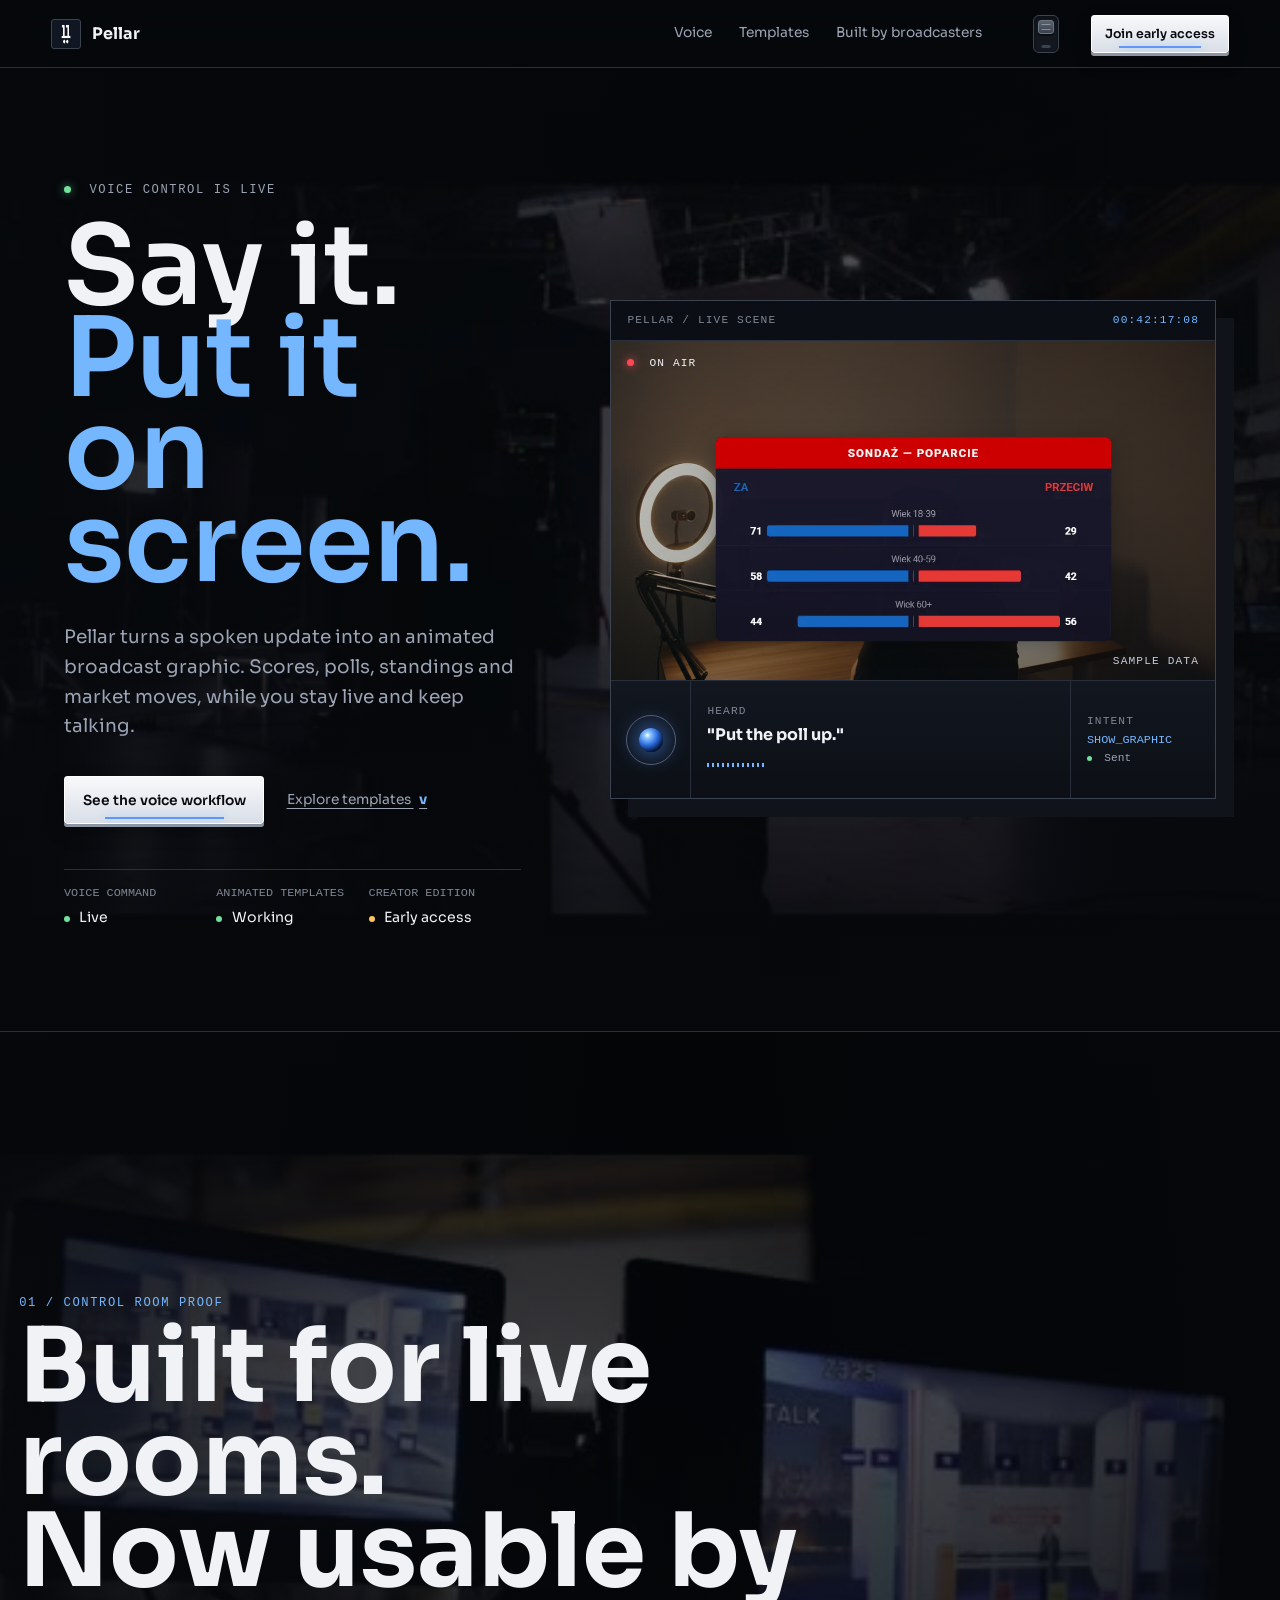
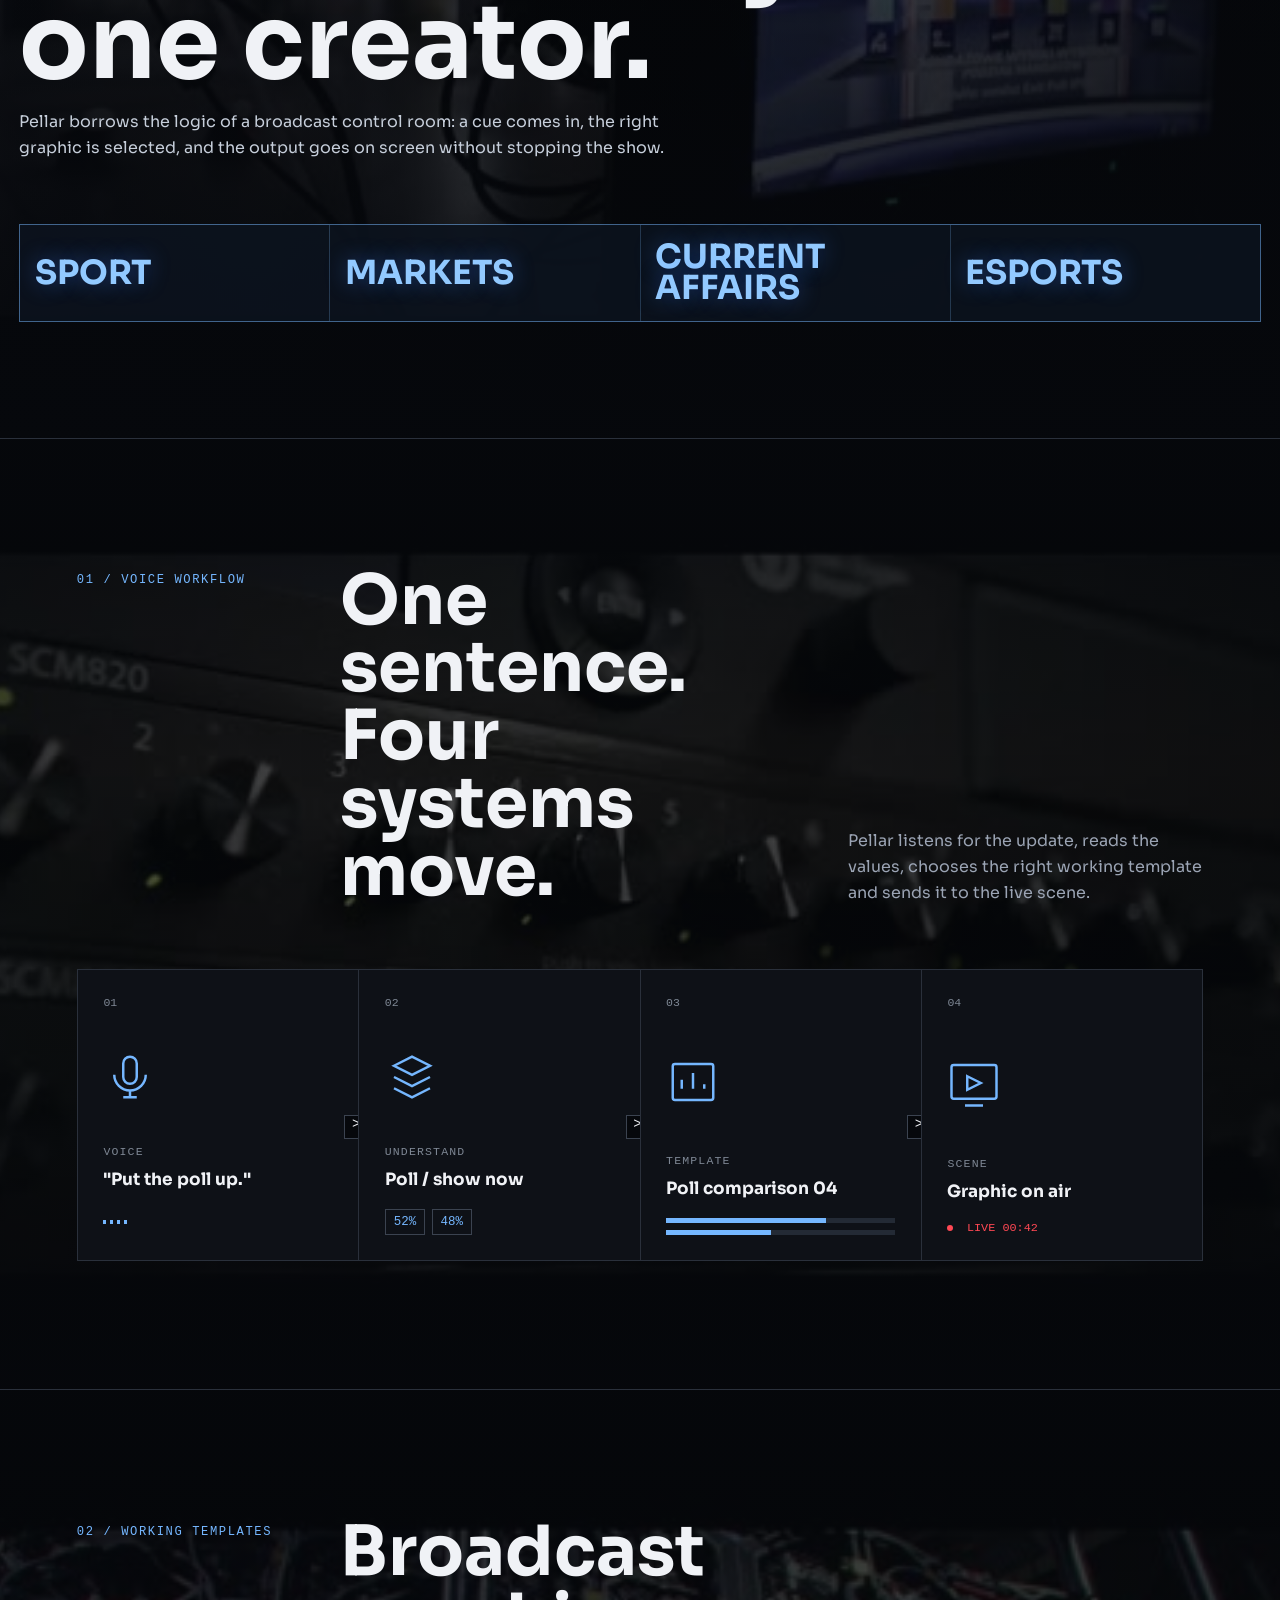
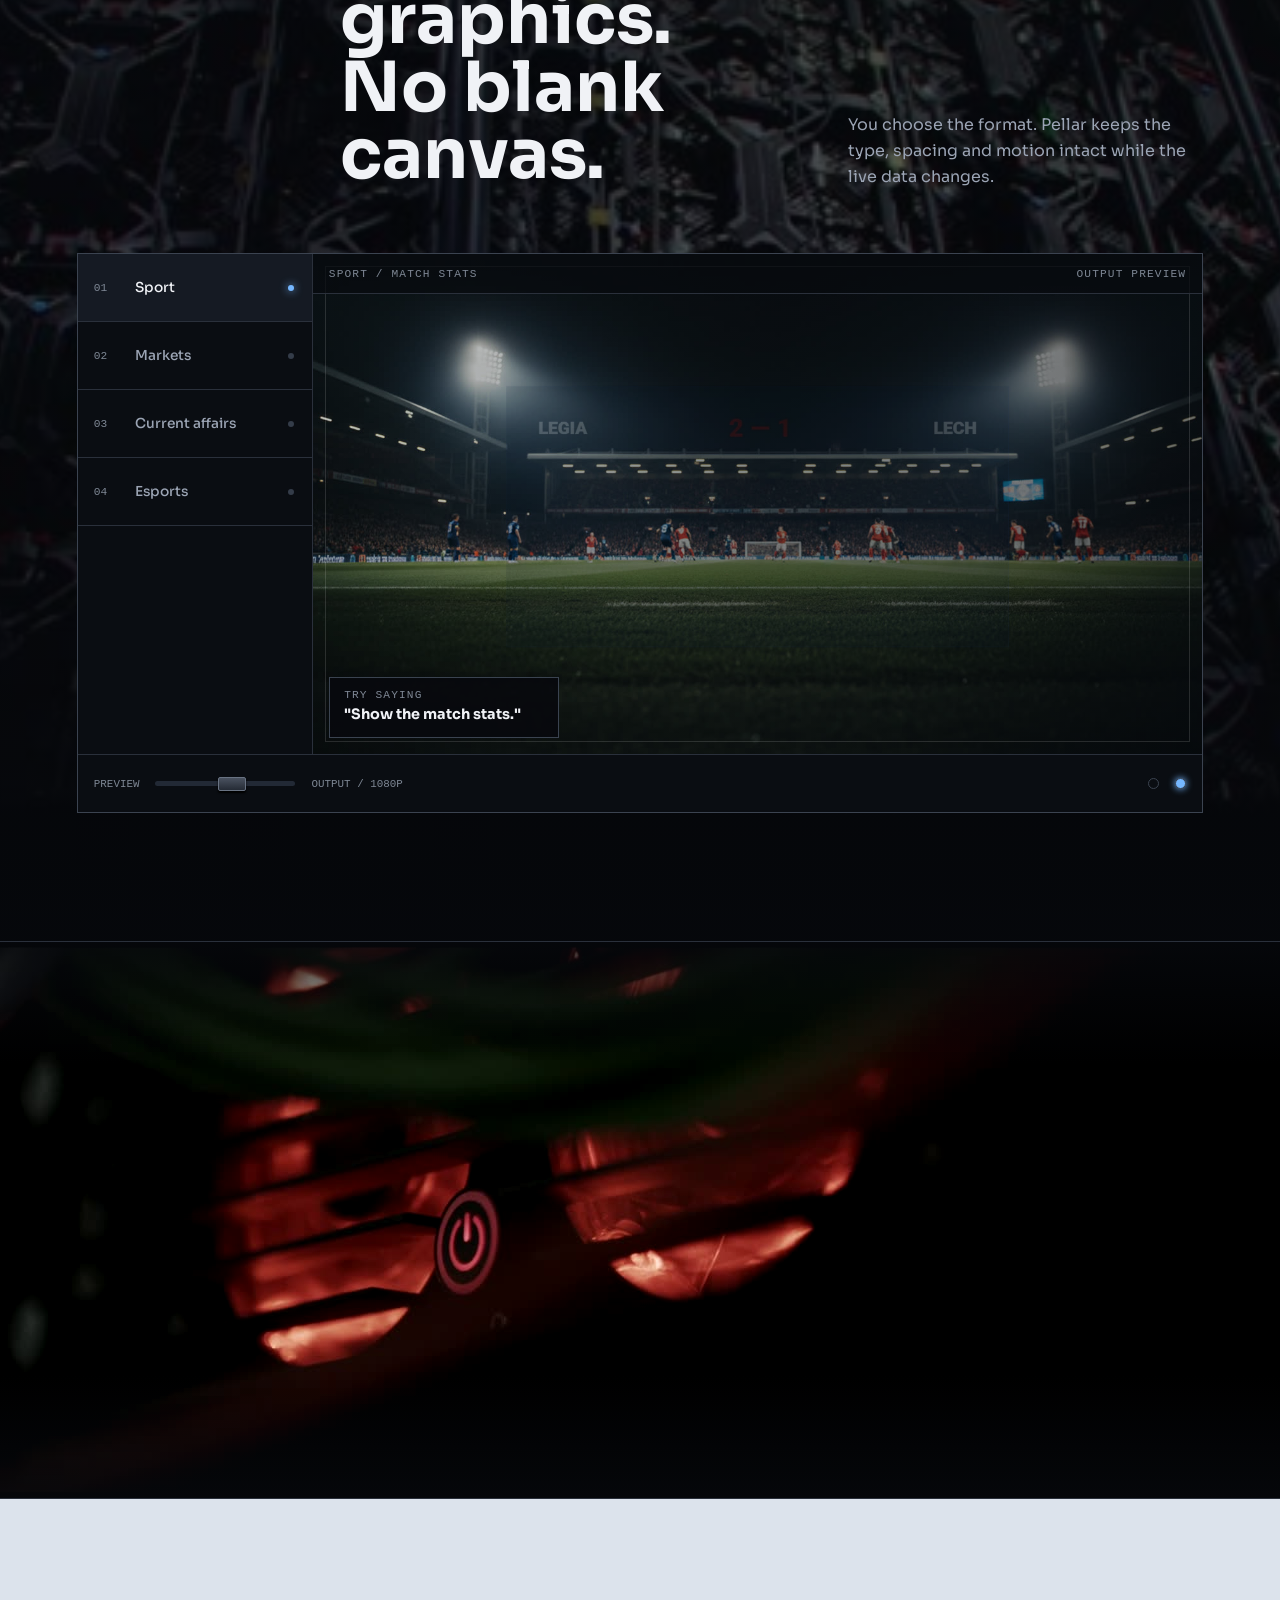
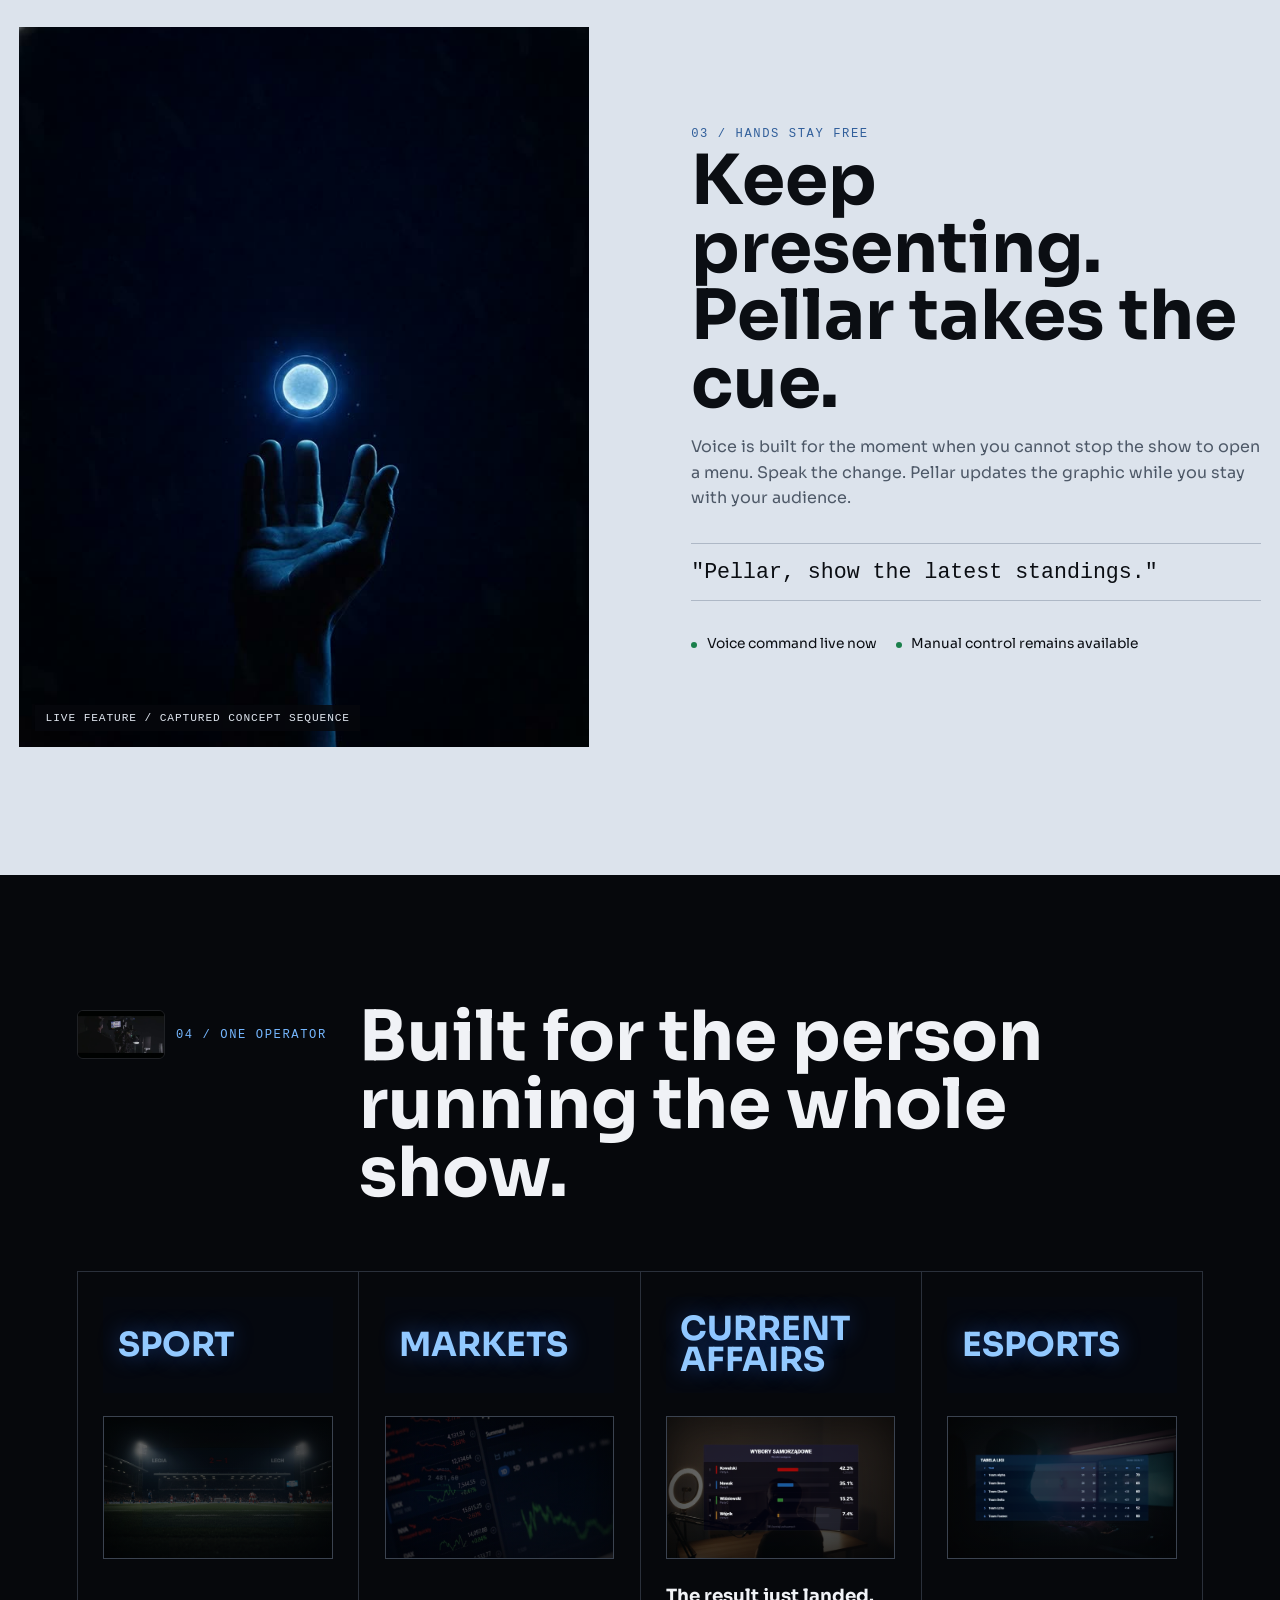
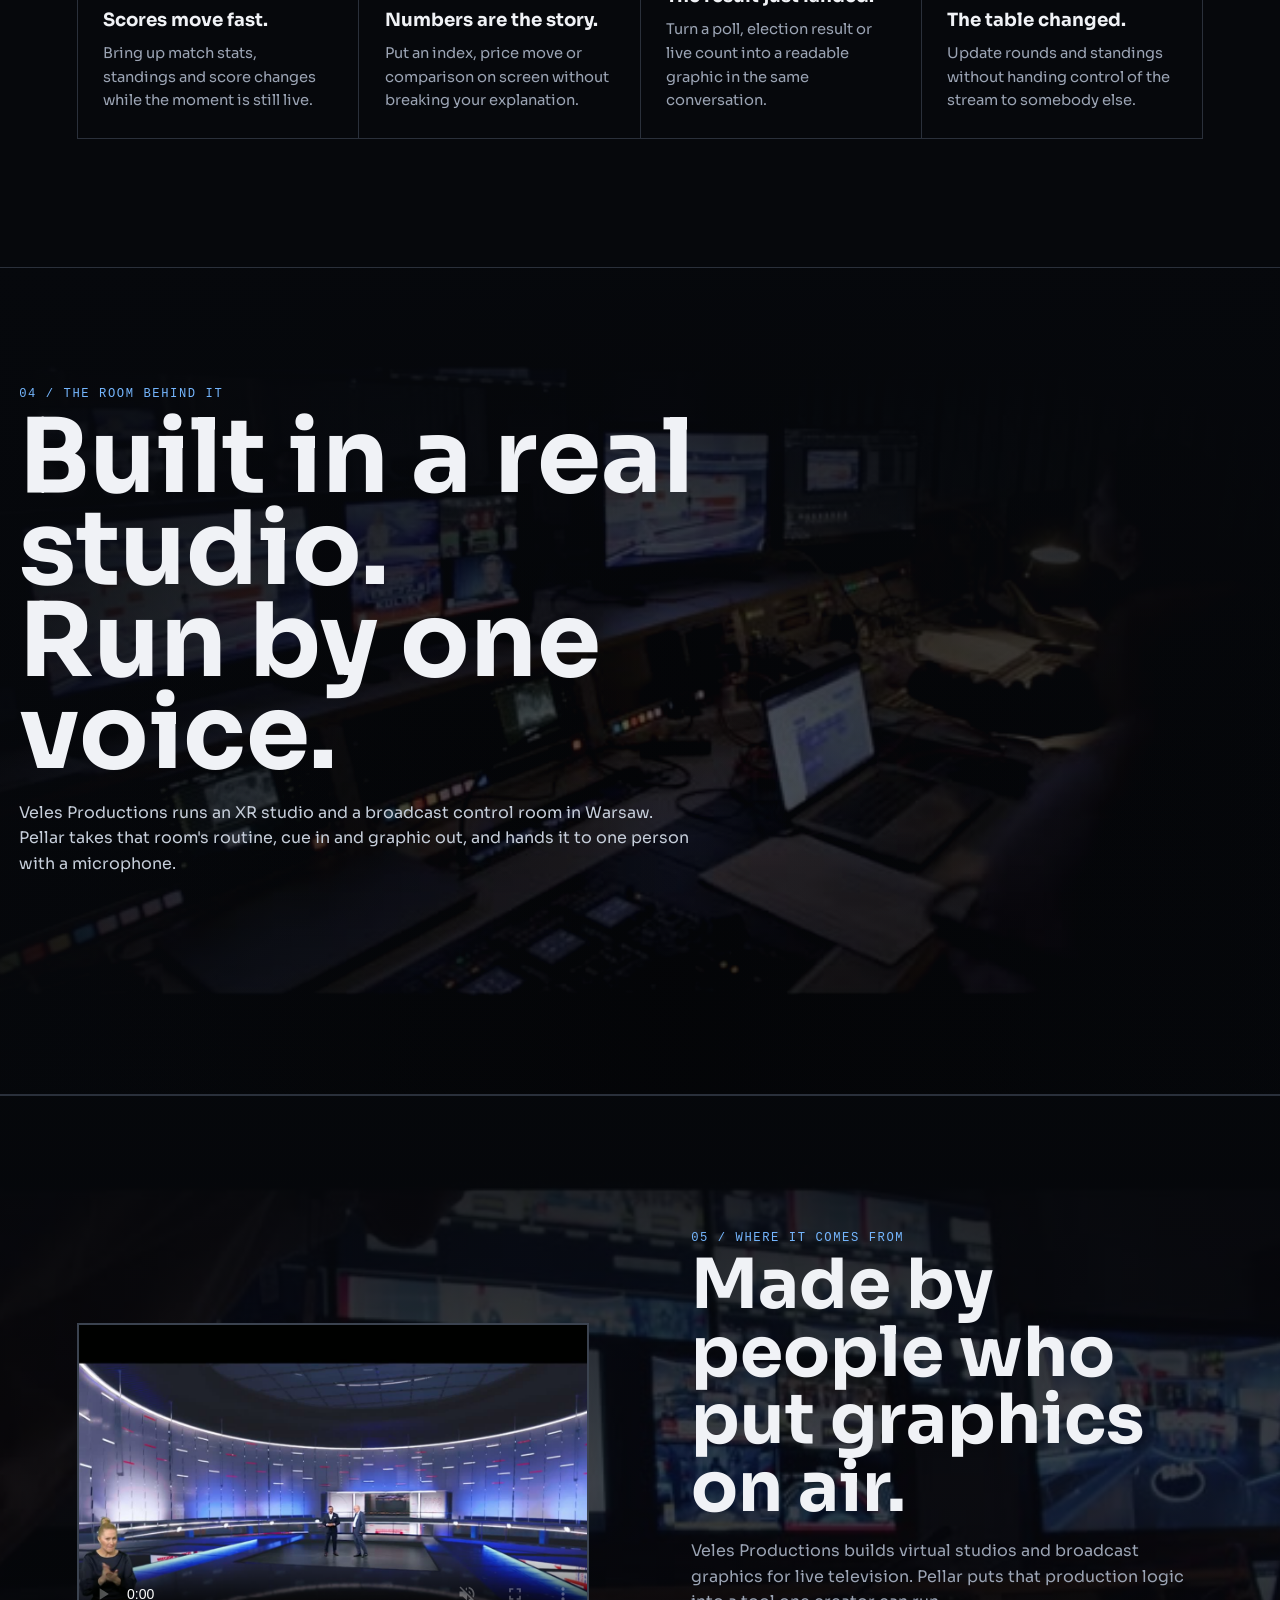
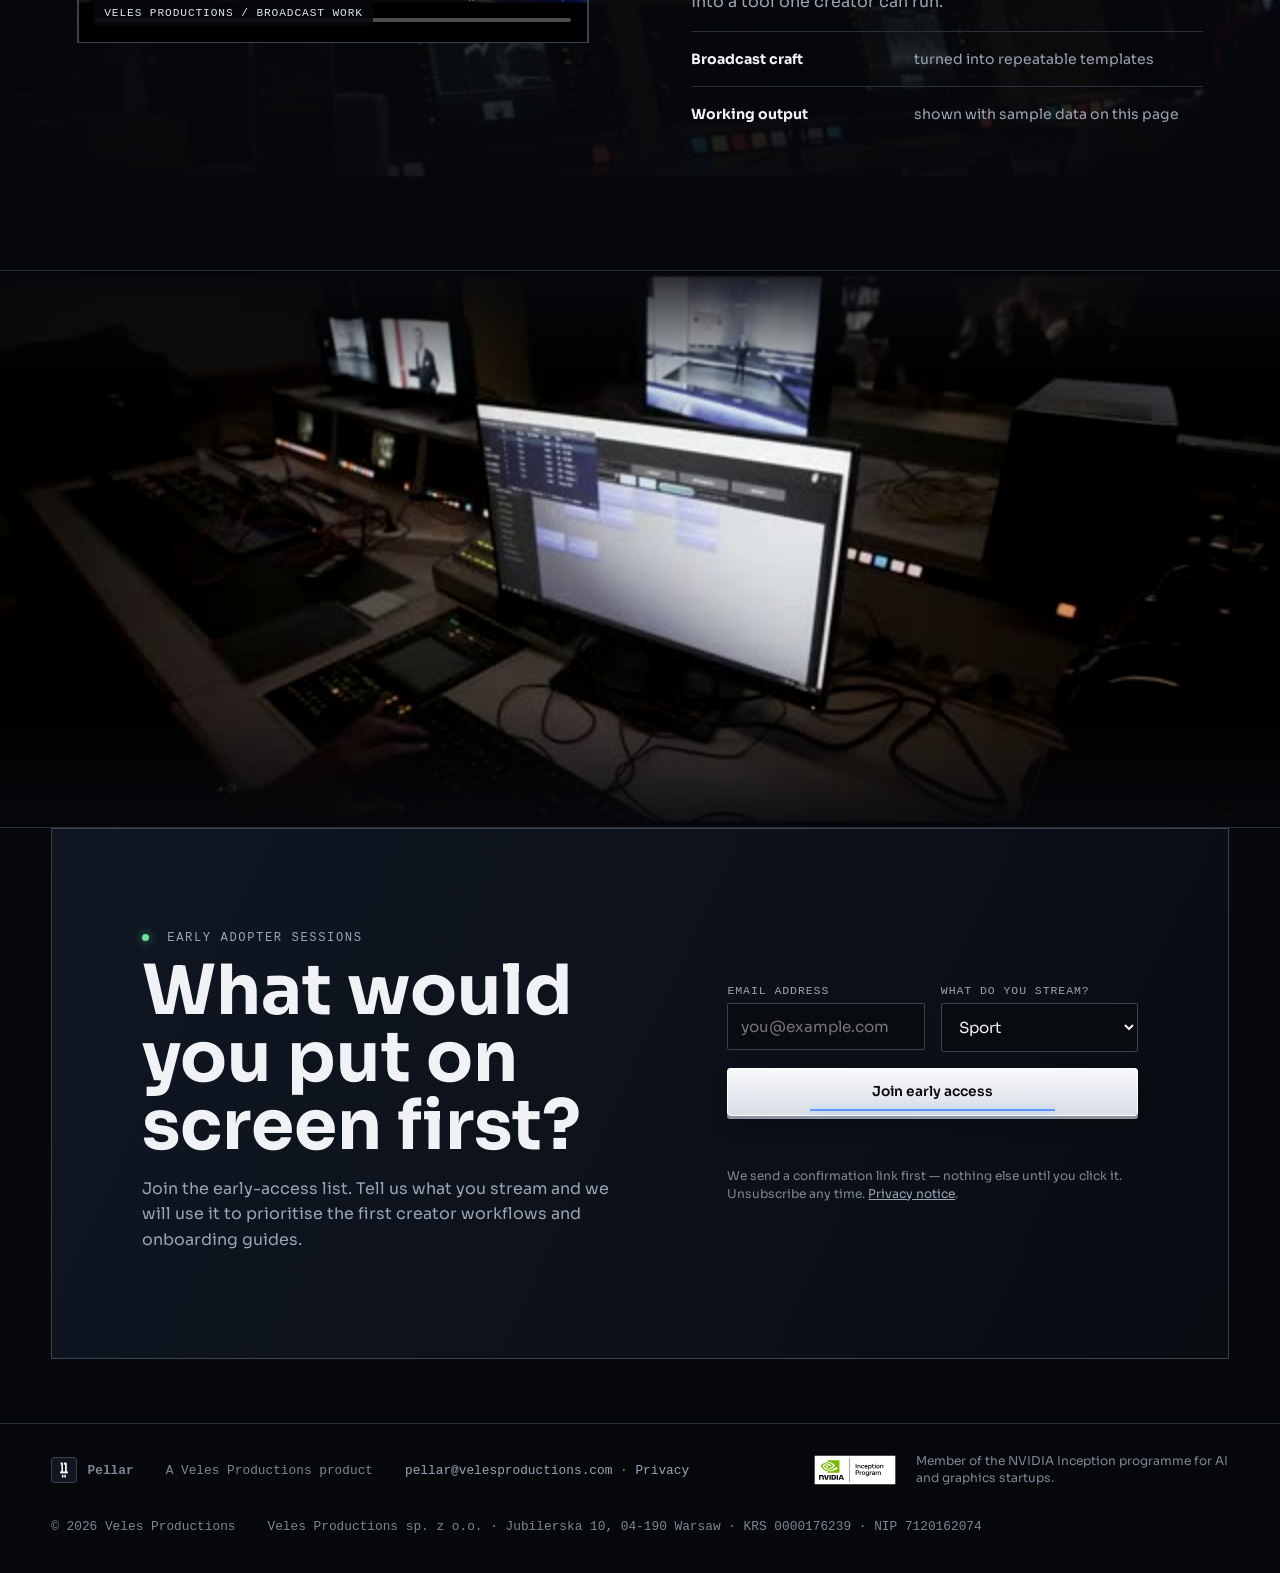
==== commit d8d3c5d1: "Remove pre-launch password gate, site now public Deletes the client-side JS overlay (localStorage/SH" ====
--- a/index.html
+++ b/index.html
@@ -11,7 +11,10 @@
   <link href="https://fonts.googleapis.com/css2?family=IBM+Plex+Mono:wght@400;500&family=Sora:wght@400;500;600;700&display=swap" rel="stylesheet">
   <link rel="stylesheet" href="sales-page-v3.css">
   <link rel="stylesheet" href="sales-page-v3-overrides.css">
+  <link rel="stylesheet" href="sales-page-v4-overrides.css">
+  <link rel="stylesheet" href="sales-page-v5-overrides.css">
   <meta name="theme-color" content="#06080c">
+  <!-- v05: making-of selects woven through the page, 2026-09-08 -->
   <meta property="og:title" content="Pellar - broadcast graphics for one-person streams">
   <meta property="og:description" content="Say a live update out loud; Pellar puts the animated broadcast graphic on screen. Scores, polls, standings, market moves.">
   <meta property="og:type" content="website">
@@ -19,45 +22,6 @@
   <meta name="twitter:card" content="summary_large_image">
 </head>
 <body>
-<!-- Pre-launch access gate. Client-side only - remove this block to go public. -->
-<div id="gate" style="position:fixed;inset:0;z-index:99999;background:#06080c;display:flex;align-items:center;justify-content:center;flex-direction:column;gap:1.2rem;font-family:'Sora',system-ui,sans-serif;">
-  <img src="assets/pellar-icon.png" alt="" width="44" height="44">
-  <form id="gate-form" style="display:flex;flex-direction:column;gap:.8rem;align-items:center;">
-    <label for="gate-pw" style="color:#9ba4b4;font-size:.85rem;letter-spacing:.04em;">This site is not public yet. Enter password:</label>
-    <input id="gate-pw" type="password" autocomplete="off" autofocus
-      style="background:#0b1020;border:1px solid #2a303b;border-radius:8px;color:#f0f2f6;padding:.6rem .9rem;font-size:1rem;width:16rem;text-align:center;">
-    <button type="submit" style="background:#f0f2f6;color:#06080c;border:0;border-radius:8px;padding:.6rem 1.4rem;font-size:.9rem;font-weight:600;cursor:pointer;">Enter</button>
-    <p id="gate-err" style="color:#ff6b6b;font-size:.8rem;min-height:1em;margin:0;"></p>
-  </form>
-</div>
-<script>
-(function(){
-  // crypto.subtle is only exposed on a secure origin. GitHub Pages served this
-  // domain over http by default, so the hash threw and no password ever worked.
-  // Force https (localhost stays http for local testing - it is a secure origin).
-  var h=location.hostname;
-  if(location.protocol!=="https:"&&h!=="localhost"&&h!=="127.0.0.1"){
-    location.replace(location.href.replace(/^http:/,"https:"));return;
-  }
-  var HASH="2a0b7dfc579f43cb0519ef1c34f2ccab7cc46a3b045692117898adbcd0ee0daa";
-  var KEY="pellar-gate";
-  function unlock(){var g=document.getElementById("gate");if(g)g.remove();document.documentElement.style.overflow="";}
-  async function sha256(s){var b=await crypto.subtle.digest("SHA-256",new TextEncoder().encode(s));return Array.from(new Uint8Array(b)).map(function(x){return x.toString(16).padStart(2,"0")}).join("");}
-  if(localStorage.getItem(KEY)===HASH){unlock();return;}
-  document.documentElement.style.overflow="hidden";
-  document.getElementById("gate-form").addEventListener("submit",async function(e){
-    e.preventDefault();
-    var v=document.getElementById("gate-pw").value;
-    try{
-      if(await sha256(v)===HASH){localStorage.setItem(KEY,HASH);unlock();}
-      else{document.getElementById("gate-err").textContent="Wrong password.";}
-    }catch(err){
-      document.getElementById("gate-err").textContent="This page needs a secure (https) connection.";
-    }
-  });
-})();
-</script>
-
   <a class="skip" href="#main">Skip to content</a>
   <header class="nav">
     <a class="brand" href="#top" aria-label="Pellar home"><img src="assets/pellar-icon.png" alt="" width="30" height="30"><span>Pellar</span></a>
@@ -67,7 +31,8 @@
   </header>
 
   <main id="main">
-    <section class="hero" id="top">
+    <section class="hero has-film" id="top">
+      <div class="film-bg film-hero" aria-hidden="true"><video autoplay loop muted playsinline preload="auto" poster="assets/backplates/v05/01_studio-pan-silhouettes.jpg"><source src="assets/video/v05/01_studio-pan-silhouettes-loop.mp4" type="video/mp4"></video><span class="film-bg-veil"></span></div>
       <div class="hero-copy">
         <p class="signal-label"><i></i> Voice control is live</p>
         <h1>Say it.<br><span>Put it on screen.</span></h1>
@@ -98,8 +63,8 @@
     </section>
 
     <section class="studio-scrub" id="studio" aria-label="Studio and control room footage">
-      <video class="studio-scrub-video" data-scrub-video muted playsinline preload="metadata" poster="assets/backplates/elections-studio-wide.jpg">
-        <source src="assets/video/elections-studio-loop.mp4" type="video/mp4">
+      <video class="studio-scrub-video" autoplay loop muted playsinline preload="auto" poster="assets/backplates/v05/02_monitors-studio-bg.jpg">
+        <source src="assets/video/v05/02_monitors-studio-bg-loop.mp4" type="video/mp4">
       </video>
       <div class="studio-scrub-fade" aria-hidden="true"></div>
       <div class="studio-scrub-copy">
@@ -115,7 +80,8 @@
       </div>
     </section>
 
-    <section class="voice-flow" id="voice-flow">
+    <section class="voice-flow has-film" id="voice-flow">
+      <div class="film-bg film-mixer" aria-hidden="true"><video autoplay loop muted playsinline preload="auto" poster="assets/backplates/v05/07d_hw-audio-mixer.jpg"><source src="assets/video/v05/07d_hw-audio-mixer-loop.mp4" type="video/mp4"></video><span class="film-bg-veil"></span></div>
       <div class="section-intro"><p class="index">01 / Voice workflow</p><h2>One sentence.<br>Four systems move.</h2><p>Pellar listens for the update, reads the values, chooses the right working template and sends it to the live scene.</p></div>
       <div class="flow-board">
         <article><span class="flow-index">01</span><svg viewBox="0 0 24 24" aria-hidden="true"><path d="M12 3a3 3 0 0 0-3 3v6a3 3 0 0 0 6 0V6a3 3 0 0 0-3-3Z"/><path d="M5 11a7 7 0 0 0 14 0M12 18v3M9 21h6"/></svg><small>Voice</small><strong>"Put the poll up."</strong><div class="mini-wave"><i></i><i></i><i></i><i></i></div></article>
@@ -125,7 +91,8 @@
       </div>
     </section>
 
-    <section class="templates" id="templates">
+    <section class="templates has-film" id="templates">
+      <div class="film-bg film-tech" aria-hidden="true"><video autoplay loop muted playsinline preload="auto" poster="assets/backplates/v05/04_studio-technology.jpg"><source src="assets/video/v05/04_studio-technology-DARK-loop.mp4" type="video/mp4"></video><span class="film-bg-veil"></span></div>
       <div class="section-intro"><p class="index">02 / Working templates</p><h2>Broadcast graphics.<br>No blank canvas.</h2><p>You choose the format. Pellar keeps the type, spacing and motion intact while the live data changes.</p></div>
       <div class="template-console">
         <div class="template-menu" role="tablist" aria-label="Graphic categories">
@@ -146,6 +113,13 @@
       </div>
     </section>
 
+    <section class="studio-scrub hw-scrub" id="hardware" aria-label="Broadcast hardware">
+      <video class="studio-scrub-video" autoplay loop muted playsinline preload="auto" poster="assets/backplates/v05/07bc_hw-red-gear-server-rack.jpg">
+        <source src="assets/video/v05/07bc_hw-red-gear-server-rack-loop.mp4" type="video/mp4">
+      </video>
+      <div class="studio-scrub-fade" aria-hidden="true"></div>
+    </section>
+
     <section class="voice-proof">
       <div class="orb-film">
         <video data-scrub-video data-scrub-band=".14" muted playsinline preload="auto" poster="assets/art/orb-poll-poster.jpg" aria-label="A hand and glowing orb projecting a poll graphic"><source src="assets/video/orb-poll.mp4" type="video/mp4"></video>
@@ -155,7 +129,7 @@
     </section>
 
     <section class="use-cases">
-      <div class="use-title"><p class="index">04 / One operator</p><h2>Built for the person running the whole show.</h2></div>
+      <div class="use-title"><p class="index"><span class="accent-film" aria-hidden="true"><video autoplay loop muted playsinline preload="auto" poster="assets/backplates/v05/06_cameras.jpg"><source src="assets/video/v05/06_cameras.mp4" type="video/mp4"></video></span>04 / One operator</p><h2>Built for the person running the whole show.</h2></div>
       <div class="use-grid">
         <article><span>SPORT</span><div class="use-plate"><img class="use-bg" src="assets/backplates/stadium.jpg" alt="" aria-hidden="true" loading="lazy"><span class="use-vignette" aria-hidden="true"></span><img class="use-anim" src="assets/graphics/sport-matchstats-alpha.webp" data-still="assets/graphics/sport-matchstats.png" alt="Animated match-stats graphic" loading="lazy" decoding="async"></div><h3>Scores move fast.</h3><p>Bring up match stats, standings and score changes while the moment is still live.</p></article>
         <article><span>MARKETS</span><div class="use-plate"><img class="use-bg" src="assets/backplates/markets.jpg" alt="" aria-hidden="true" loading="lazy"><span class="use-vignette" aria-hidden="true"></span><img class="use-anim" src="assets/graphics/markets-bar-alpha.webp" data-still="assets/graphics/markets-bar.png" alt="Animated market index graphic" loading="lazy" decoding="async"></div><h3>Numbers are the story.</h3><p>Put an index, price move or comparison on screen without breaking your explanation.</p></article>
@@ -164,9 +138,29 @@
       </div>
     </section>
 
-    <section class="proof" id="proof">
+    <section class="studio-scrub floor-scrub" id="floor" aria-label="XR studio footage">
+      <video class="studio-scrub-video" data-scrub-video data-scrub-band=".08" muted playsinline preload="auto" poster="assets/backplates/v05/03a_control-room-move.jpg">
+        <source src="assets/video/v05/03a_control-room-move.mp4" type="video/mp4">
+      </video>
+      <div class="studio-scrub-fade" aria-hidden="true"></div>
+      <div class="studio-scrub-copy">
+        <p class="index">04 / The room behind it</p>
+        <h2>Built in a real studio.<br>Run by one voice.</h2>
+        <p>Veles Productions runs an XR studio and a broadcast control room in Warsaw. Pellar takes that room's routine, cue in and graphic out, and hands it to one person with a microphone.</p>
+      </div>
+    </section>
+
+    <section class="proof has-film" id="proof">
+      <div class="film-bg film-gallery" aria-hidden="true"><video autoplay loop muted playsinline preload="auto" poster="assets/backplates/v05/08_control-room-2.jpg"><source src="assets/video/v05/08_control-room-2-loop.mp4" type="video/mp4"></video><span class="film-bg-veil"></span></div>
       <div class="proof-media"><video muted loop playsinline controls poster="assets/proof/election-studio-poster.jpg"><source src="assets/video/veles-reel.mp4" type="video/mp4"></video><span>Veles Productions / Broadcast work</span></div>
       <div class="proof-copy"><p class="index">05 / Where it comes from</p><h2>Made by people who put graphics on air.</h2><p>Veles Productions builds virtual studios and broadcast graphics for live television. Pellar puts that production logic into a tool one creator can run.</p><div class="proof-stat"><strong>Broadcast craft</strong><span>turned into repeatable templates</span></div><div class="proof-stat"><strong>Working output</strong><span>shown with sample data on this page</span></div></div>
+    </section>
+
+    <section class="studio-scrub close-scrub" id="closing" aria-label="Control room wide">
+      <video class="studio-scrub-video" autoplay loop muted playsinline preload="auto" poster="assets/backplates/v05/10_control-room-wide.jpg">
+        <source src="assets/video/v05/10_control-room-wide-loop.mp4" type="video/mp4">
+      </video>
+      <div class="studio-scrub-fade" aria-hidden="true"></div>
     </section>
 
     <section class="access" id="access">
@@ -190,6 +184,7 @@
       <span>Member of the NVIDIA Inception programme for AI and graphics startups.</span>
     </div>
     <p class="foot-copy">&copy; 2026 Veles Productions</p>
+    <p class="foot-copy">Veles Productions sp. z o.o. &middot; Jubilerska 10, 04-190 Warsaw &middot; KRS 0000176239 &middot; NIP 7120162074</p>
   </footer>
   <script src="sales-page-v3.js"></script>
 </body>
--- a/sales-page-v4-overrides.css
+++ b/sales-page-v4-overrides.css
@@ -0,0 +1,25 @@
+/* v04 footage bands (2026-09-07). Loaded only by index_v04.html until promotion. */
+.floor-scrub {
+  min-height: 92svh;
+  align-items: start;
+}
+.floor-scrub .studio-scrub-copy {
+  padding: clamp(3rem, 9vw, 7rem) 0 clamp(3rem, 9vw, 8rem);
+}
+.floor-scrub .studio-scrub-fade {
+  background:
+    linear-gradient(0deg, rgb(6 8 12 / .3) 0%, rgb(6 8 12 / .18) 40%, rgb(6 8 12 / .94) 100%),
+    linear-gradient(90deg, rgb(6 8 12 / .9) 0%, rgb(6 8 12 / .48) 52%, rgb(6 8 12 / .78) 100%);
+}
+@media (prefers-reduced-motion: reduce) {
+  .studio-scrub {
+    background:
+      linear-gradient(180deg, rgb(6 8 12 / .35), rgb(6 8 12 / .92)),
+      url("assets/backplates/controlroom-dolly.jpg") center / cover no-repeat;
+  }
+  .floor-scrub {
+    background:
+      linear-gradient(0deg, rgb(6 8 12 / .35), rgb(6 8 12 / .92)),
+      url("assets/backplates/xr-crane.jpg") center / cover no-repeat;
+  }
+}
--- a/sales-page-v5-overrides.css
+++ b/sales-page-v5-overrides.css
@@ -0,0 +1,105 @@
+/* v05 making-of footage layer (2026-09-08). Loaded only by index_v05.html until promotion. */
+
+/* Full-section film backgrounds: video sits behind the section content,
+   veiled with an opaque wash so type stays readable. */
+.has-film { position: relative; isolation: isolate; }
+.has-film > *:not(.film-bg) { position: relative; z-index: 1; }
+
+.film-bg {
+  position: absolute;
+  inset: 0;
+  z-index: 0;
+  overflow: hidden;
+  pointer-events: none;
+}
+.film-bg video {
+  width: 100%;
+  height: 100%;
+  object-fit: cover;
+  display: block;
+}
+.film-bg-veil {
+  position: absolute;
+  inset: 0;
+  display: block;
+}
+
+/* Hero: lightest touch, the machine mock stays the subject. */
+.film-hero video { opacity: .9; }
+.film-hero .film-bg-veil {
+  background:
+    linear-gradient(180deg, rgb(6 8 12 / .58) 0%, rgb(6 8 12 / .42) 45%, rgb(6 8 12 / .9) 100%),
+    linear-gradient(90deg, rgb(6 8 12 / .82) 0%, rgb(6 8 12 / .3) 62%, rgb(6 8 12 / .55) 100%);
+}
+
+/* Voice workflow over the audio mixers - Pellar listens, so the desk belongs here. */
+.film-mixer video { opacity: .8; }
+.film-mixer .film-bg-veil {
+  background:
+    linear-gradient(180deg, rgb(6 8 12 / .9) 0%, rgb(6 8 12 / .6) 35%, rgb(6 8 12 / .9) 100%);
+}
+
+/* Templates over the studio-technology plate, already 62% black baked in. */
+.film-tech video { opacity: .95; }
+.film-tech .film-bg-veil {
+  background: linear-gradient(180deg, rgb(6 8 12 / .88) 0%, rgb(6 8 12 / .55) 50%, rgb(6 8 12 / .92) 100%);
+}
+
+/* Proof section over the gallery with the monitor wall live. */
+.film-gallery video { opacity: .75; }
+.film-gallery .film-bg-veil {
+  background: linear-gradient(180deg, rgb(6 8 12 / .9) 0%, rgb(6 8 12 / .62) 50%, rgb(6 8 12 / .94) 100%);
+}
+
+/* Hardware band and closing band reuse the scrub-band chrome. */
+.hw-scrub, .close-scrub { min-height: 62svh; align-items: end; }
+/* No copy on these two - they are pure imagery, so the wash is only a top and
+   bottom blend into the page, not a legibility scrim. */
+.hw-scrub .studio-scrub-fade,
+.close-scrub .studio-scrub-fade {
+  background: linear-gradient(180deg, rgb(6 8 12 / .85) 0%, rgb(6 8 12 / 0) 22%, rgb(6 8 12 / 0) 78%, rgb(6 8 12 / .85) 100%);
+}
+
+/* Small camera accent in the use-cases title block. */
+.use-title { position: relative; }
+.use-title .index { display: flex; align-items: center; gap: .7rem; white-space: nowrap; }
+@media (max-width: 700px) { .use-title .index { white-space: normal; } }
+.accent-film {
+  flex: 0 0 auto;
+  width: clamp(64px, 7vw, 88px);
+  aspect-ratio: 16 / 9;
+  border-radius: 6px;
+  overflow: hidden;
+  display: block;
+  opacity: .85;
+  border: 1px solid rgb(255 255 255 / .12);
+}
+.accent-film video { width: 100%; height: 100%; object-fit: cover; display: block; }
+
+@media (prefers-reduced-motion: reduce) {
+  .film-bg video, .accent-film video { display: none; }
+  .film-hero { background: url("assets/backplates/v05/01_studio-pan-silhouettes.jpg") center / cover no-repeat; }
+  .film-mixer { background: url("assets/backplates/v05/07d_hw-audio-mixer.jpg") center / cover no-repeat; }
+  .film-tech { background: url("assets/backplates/v05/04_studio-technology.jpg") center / cover no-repeat; }
+  .film-gallery { background: url("assets/backplates/v05/08_control-room-2.jpg") center / cover no-repeat; }
+  .studio-scrub#studio {
+    background:
+      linear-gradient(180deg, rgb(6 8 12 / .35), rgb(6 8 12 / .92)),
+      url("assets/backplates/v05/02_monitors-studio-bg.jpg") center / cover no-repeat;
+  }
+  .floor-scrub {
+    background:
+      linear-gradient(0deg, rgb(6 8 12 / .35), rgb(6 8 12 / .92)),
+      url("assets/backplates/v05/03a_control-room-move.jpg") center / cover no-repeat;
+  }
+  .hw-scrub {
+    background:
+      linear-gradient(0deg, rgb(6 8 12 / .92), rgb(6 8 12 / .35)),
+      url("assets/backplates/v05/07bc_hw-red-gear-server-rack.jpg") center / cover no-repeat;
+  }
+  .close-scrub {
+    background:
+      linear-gradient(0deg, rgb(6 8 12 / .92), rgb(6 8 12 / .35)),
+      url("assets/backplates/v05/10_control-room-wide.jpg") center / cover no-repeat;
+  }
+}
